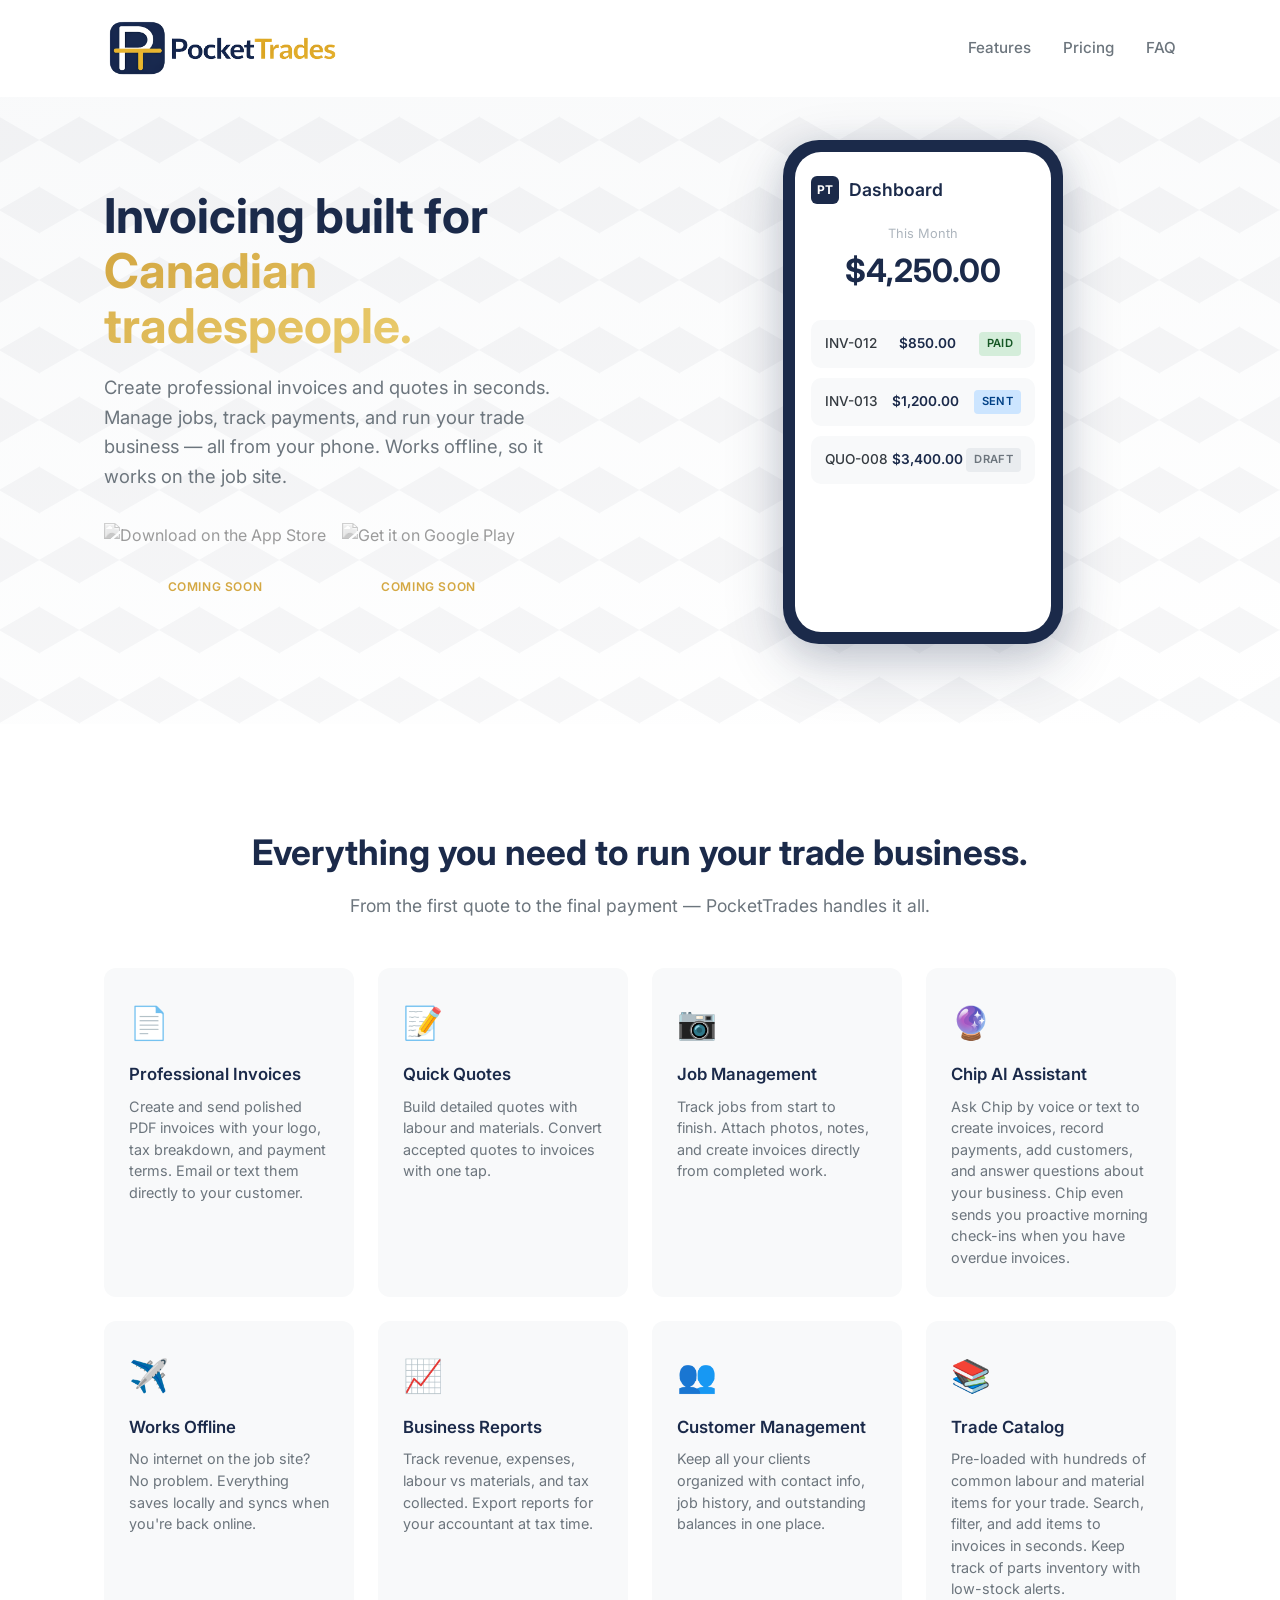
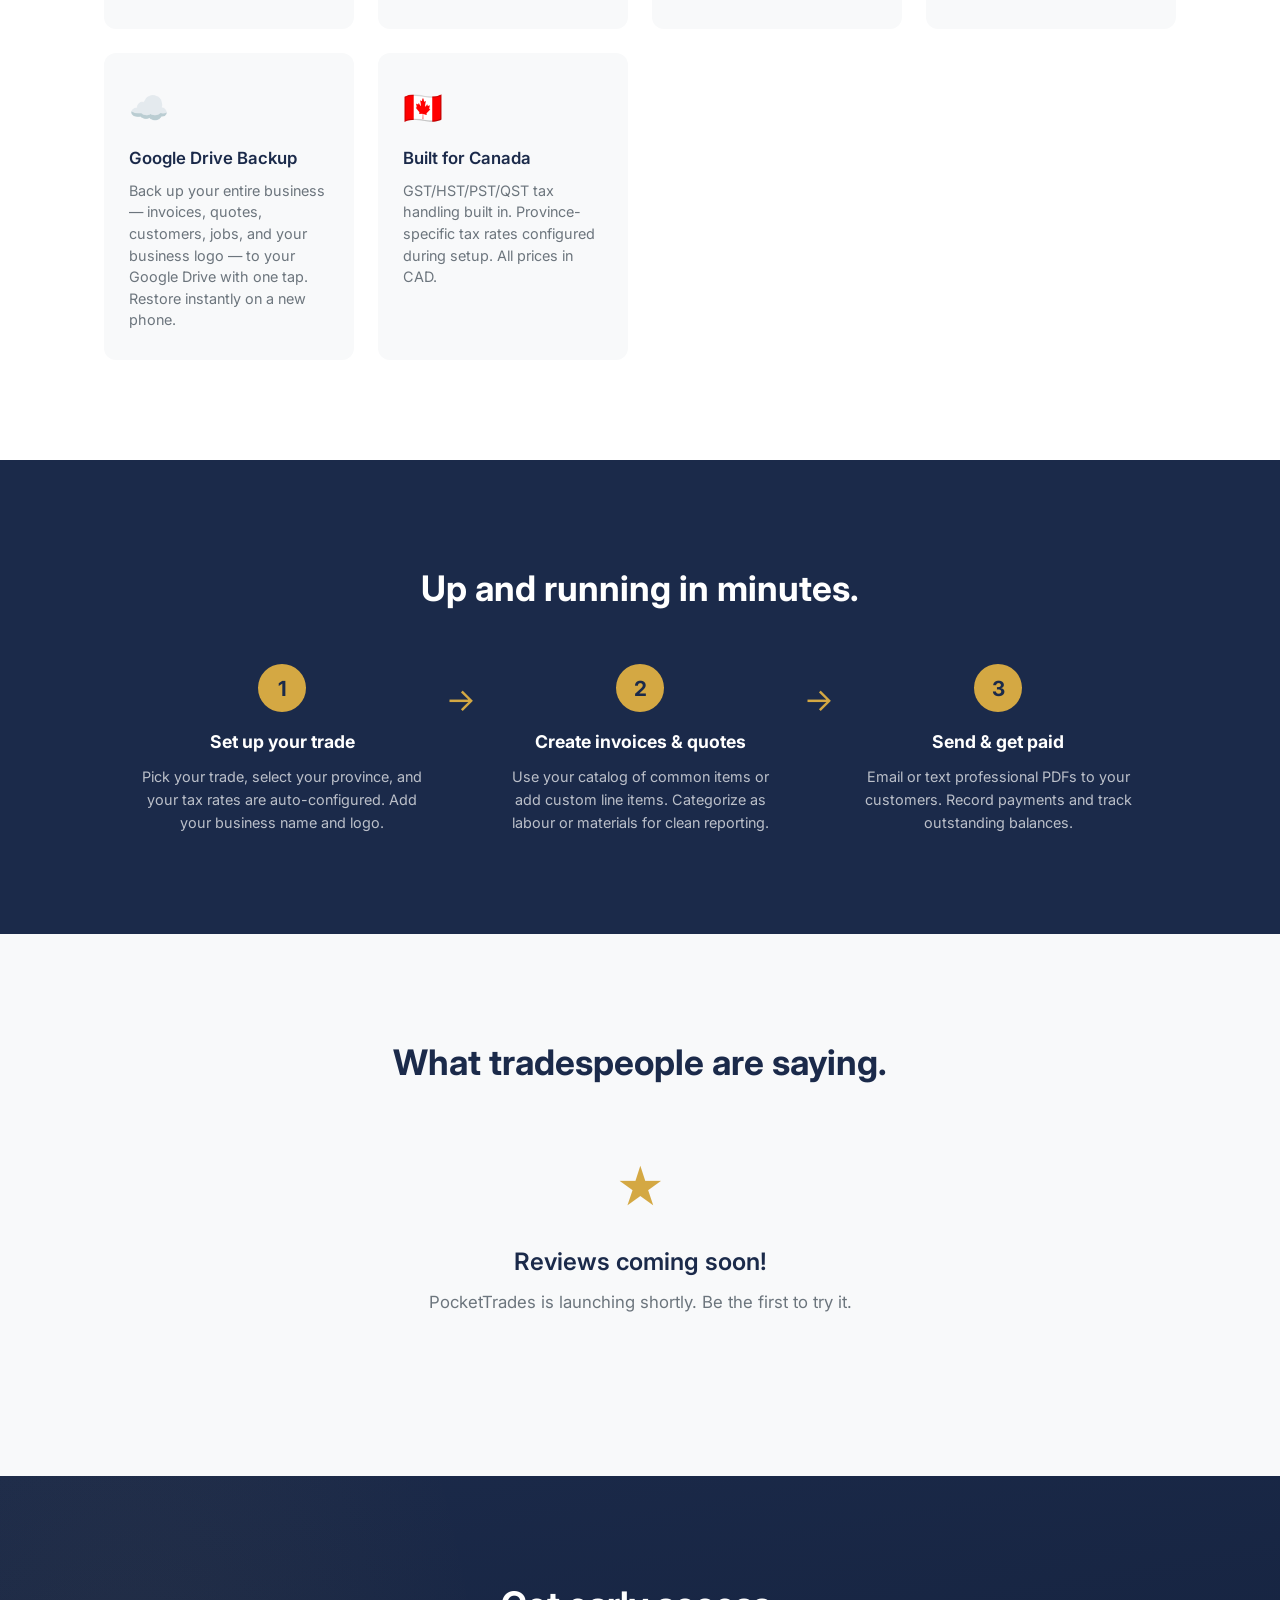
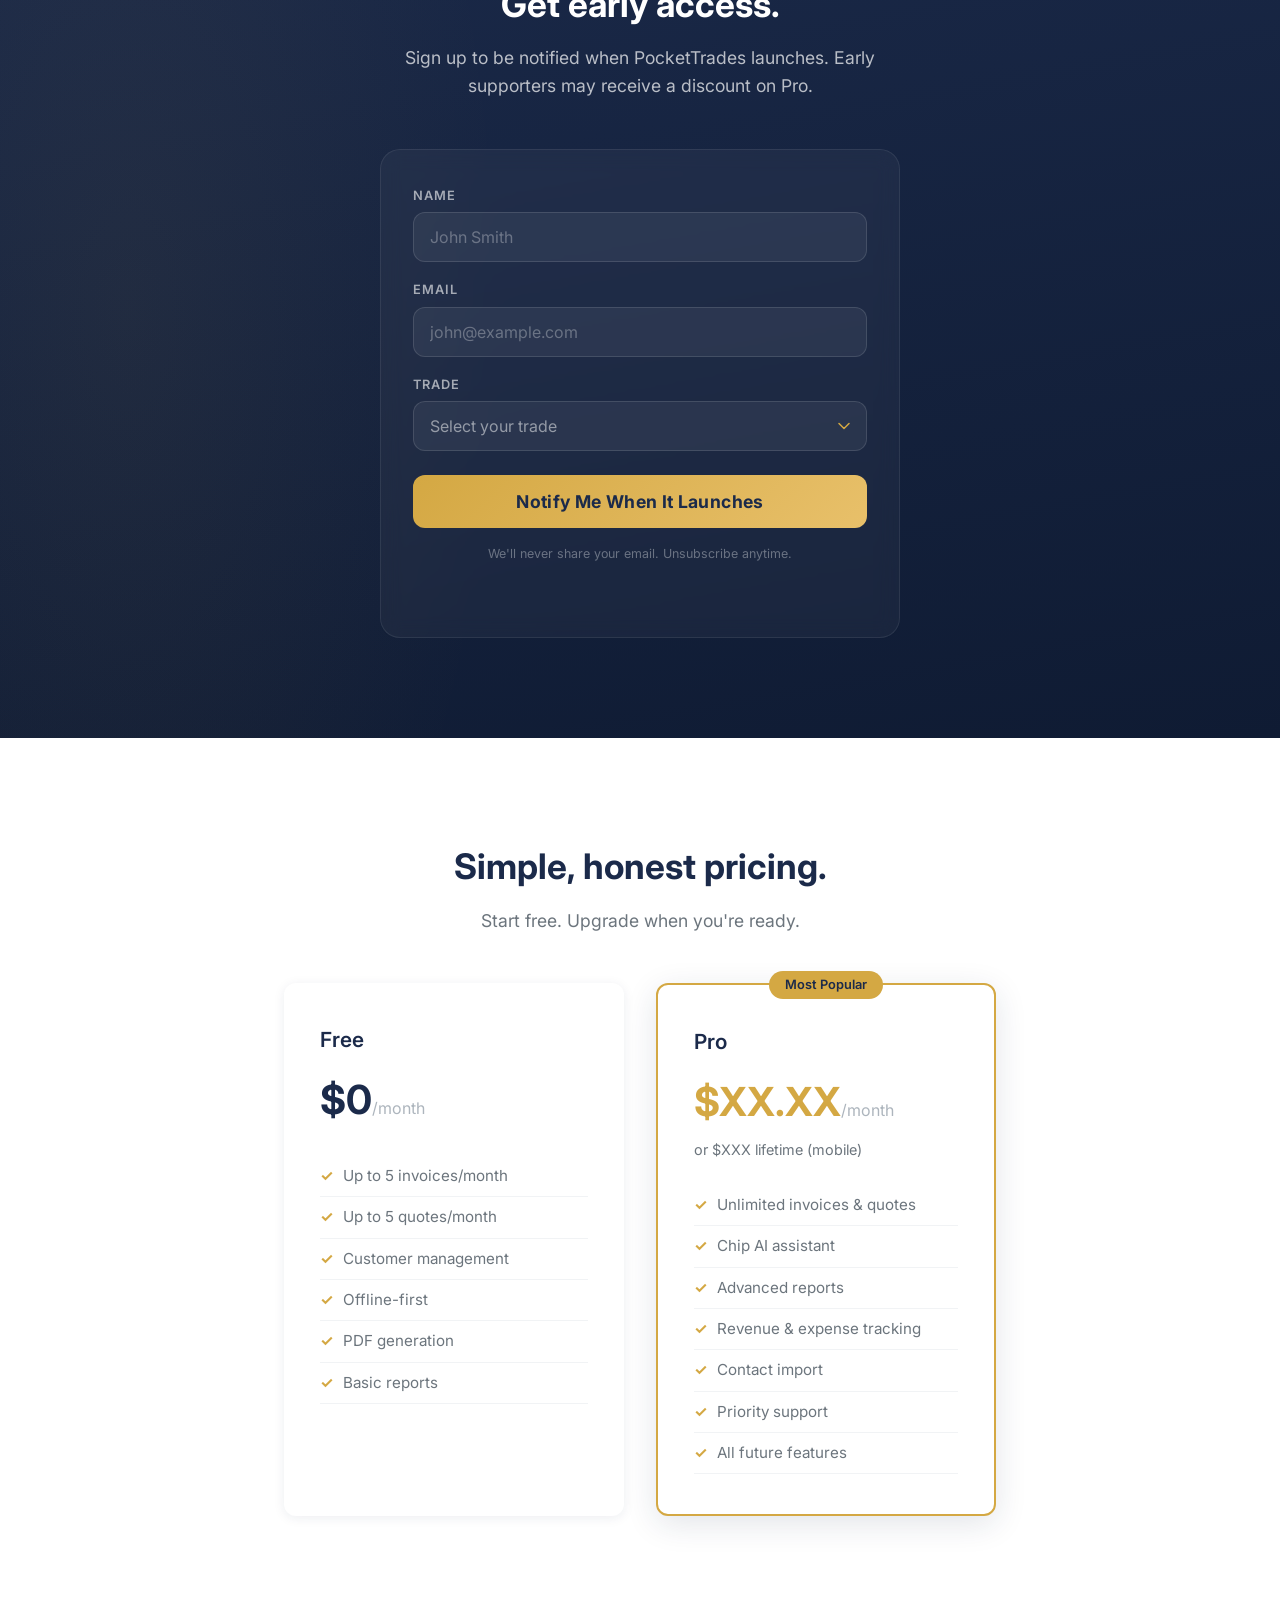
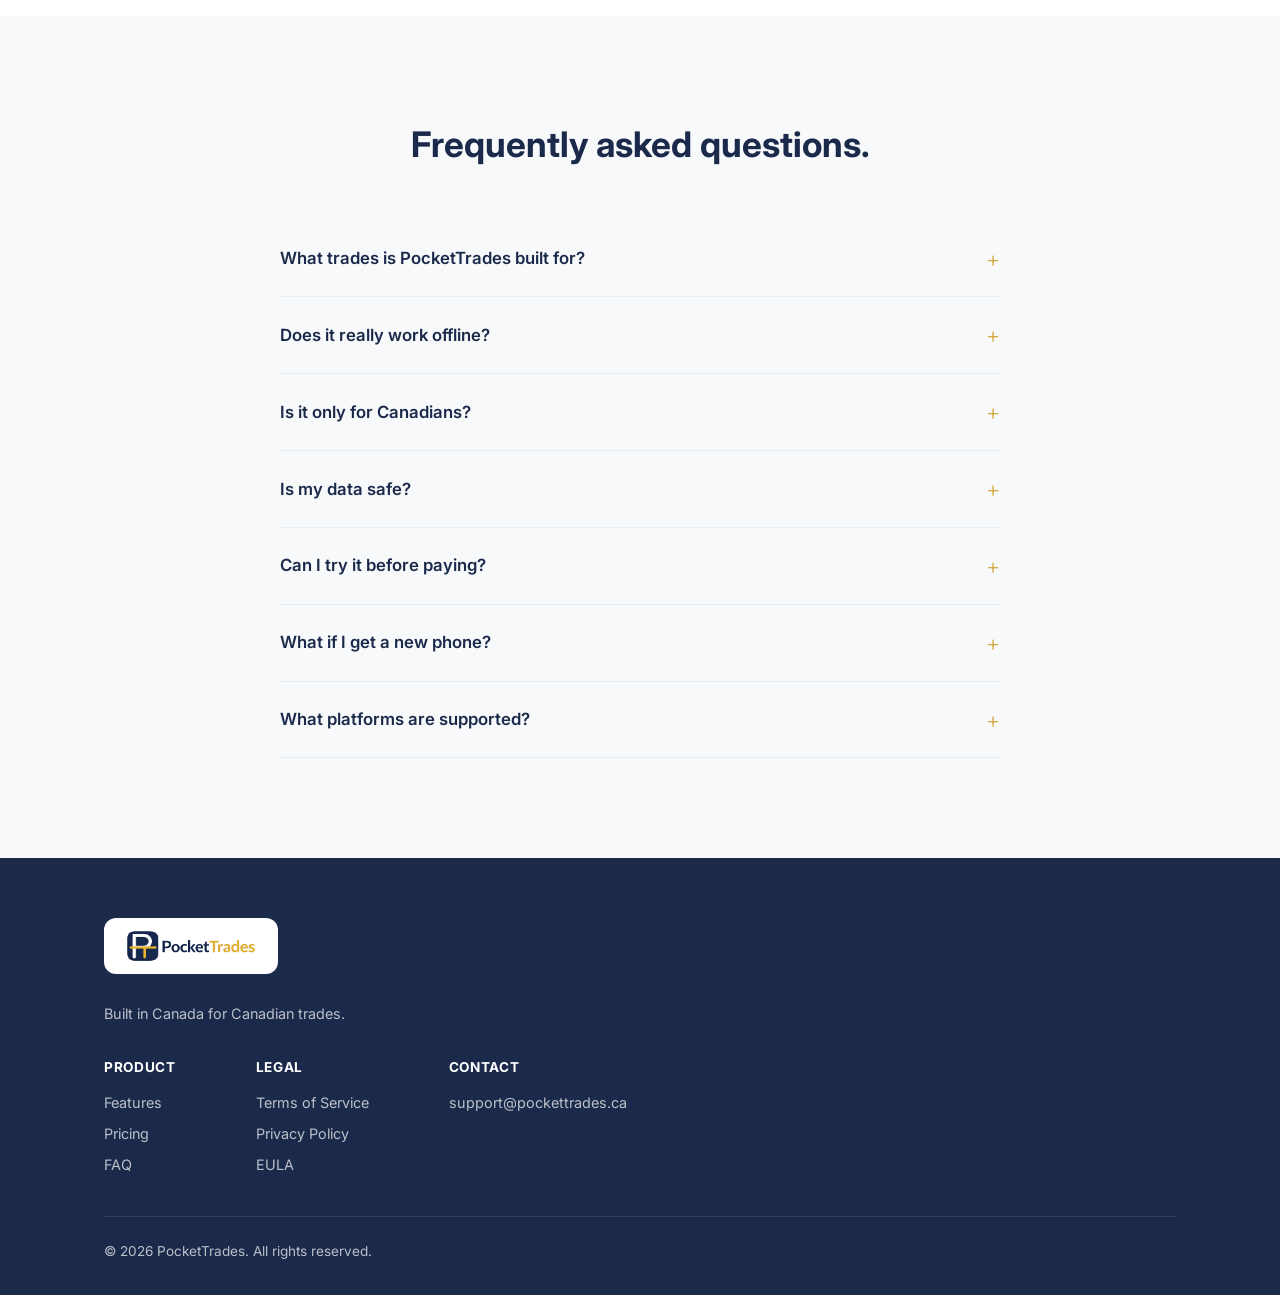
==== index.html @ 6467eeed "Redesign interest form with glassmorphism card and labeled inputs - Card with frosted glass effect, " ====
<!DOCTYPE html>
<html lang="en">
<head>
  <meta charset="UTF-8">
  <meta name="viewport" content="width=device-width, initial-scale=1.0">
  <title>PocketTrades — Invoicing for Canadian Tradespeople</title>
  <meta name="description" content="Professional invoicing, quotes, and job management built for Canadian tradespeople. Works offline. Available on Android and iOS.">
  <link rel="preconnect" href="https://fonts.googleapis.com">
  <link rel="preconnect" href="https://fonts.gstatic.com" crossorigin>
  <link href="https://fonts.googleapis.com/css2?family=Inter:wght@400;500;600;700&display=swap" rel="stylesheet">
  <link rel="stylesheet" href="styles.css">
</head>
<body>

  <!-- Nav -->
  <nav class="nav" id="nav">
    <div class="container nav-inner">
      <div class="nav-brand">
        <img src="assets/logo.png" alt="PocketTrades" class="nav-logo">
      </div>
      <div class="nav-links">
        <a href="#features">Features</a>
        <a href="#pricing">Pricing</a>
        <a href="#faq">FAQ</a>
      </div>
    </div>
  </nav>

  <!-- Hero -->
  <section class="hero">
    <div class="hero-pattern"></div>
    <div class="container hero-inner">
      <div class="hero-text anim-hero">
        <h1>Invoicing built for<br><span class="gold-gradient">Canadian tradespeople.</span></h1>
        <p class="hero-sub">Create professional invoices and quotes in seconds. Manage jobs, track payments, and run your trade business — all from your phone. Works offline, so it works on the job site.</p>
        <div class="store-badges">
          <div class="badge-wrapper">
            <img src="https://developer.apple.com/assets/elements/badges/download-on-the-app-store.svg" alt="Download on the App Store" class="store-badge disabled">
            <span class="coming-soon-label">Coming Soon</span>
          </div>
          <div class="badge-wrapper">
            <img src="https://play.google.com/intl/en_us/badges/static/images/badges/en_badge_web_generic.png" alt="Get it on Google Play" class="store-badge disabled">
            <span class="coming-soon-label">Coming Soon</span>
          </div>
        </div>
      </div>
      <div class="hero-visual anim-hero-phone">
        <div class="phone-mockup">
          <div class="phone-screen">
            <div class="mockup-header">
              <span class="mockup-logo">PT</span>
              <span>Dashboard</span>
            </div>
            <div class="mockup-stat">
              <span class="mockup-label">This Month</span>
              <span class="mockup-value" id="counter">$0.00</span>
            </div>
            <div class="mockup-cards">
              <div class="mockup-card">
                <span>INV-012</span>
                <span class="mockup-amount">$850.00</span>
                <span class="mockup-tag paid">Paid</span>
              </div>
              <div class="mockup-card">
                <span>INV-013</span>
                <span class="mockup-amount">$1,200.00</span>
                <span class="mockup-tag sent">Sent</span>
              </div>
              <div class="mockup-card">
                <span>QUO-008</span>
                <span class="mockup-amount">$3,400.00</span>
                <span class="mockup-tag draft">Draft</span>
              </div>
            </div>
          </div>
        </div>
      </div>
    </div>
  </section>

  <!-- Features -->
  <section id="features" class="features">
    <div class="container">
      <h2 class="section-title reveal">Everything you need to run your trade business.</h2>
      <p class="section-sub reveal">From the first quote to the final payment — PocketTrades handles it all.</p>
      <div class="features-grid">
        <div class="feature-card reveal">
          <div class="feature-icon">&#128196;</div>
          <h3>Professional Invoices</h3>
          <p>Create and send polished PDF invoices with your logo, tax breakdown, and payment terms. Email or text them directly to your customer.</p>
        </div>
        <div class="feature-card reveal">
          <div class="feature-icon">&#128221;</div>
          <h3>Quick Quotes</h3>
          <p>Build detailed quotes with labour and materials. Convert accepted quotes to invoices with one tap.</p>
        </div>
        <div class="feature-card reveal">
          <div class="feature-icon">&#128247;</div>
          <h3>Job Management</h3>
          <p>Track jobs from start to finish. Attach photos, notes, and create invoices directly from completed work.</p>
        </div>
        <div class="feature-card reveal">
          <div class="feature-icon">&#128302;</div>
          <h3>Chip AI Assistant</h3>
          <p>Ask Chip by voice or text to create invoices, record payments, add customers, and answer questions about your business. Chip even sends you proactive morning check-ins when you have overdue invoices.</p>
        </div>
        <div class="feature-card reveal">
          <div class="feature-icon">&#9992;&#65039;</div>
          <h3>Works Offline</h3>
          <p>No internet on the job site? No problem. Everything saves locally and syncs when you're back online.</p>
        </div>
        <div class="feature-card reveal">
          <div class="feature-icon">&#128200;</div>
          <h3>Business Reports</h3>
          <p>Track revenue, expenses, labour vs materials, and tax collected. Export reports for your accountant at tax time.</p>
        </div>
        <div class="feature-card reveal">
          <div class="feature-icon">&#128101;</div>
          <h3>Customer Management</h3>
          <p>Keep all your clients organized with contact info, job history, and outstanding balances in one place.</p>
        </div>
        <div class="feature-card reveal">
          <div class="feature-icon">&#128218;</div>
          <h3>Trade Catalog</h3>
          <p>Pre-loaded with hundreds of common labour and material items for your trade. Search, filter, and add items to invoices in seconds. Keep track of parts inventory with low-stock alerts.</p>
        </div>
        <div class="feature-card reveal">
          <div class="feature-icon">&#9729;&#65039;</div>
          <h3>Google Drive Backup</h3>
          <p>Back up your entire business — invoices, quotes, customers, jobs, and your business logo — to your Google Drive with one tap. Restore instantly on a new phone.</p>
        </div>
        <div class="feature-card reveal">
          <div class="feature-icon">&#127464;&#127462;</div>
          <h3>Built for Canada</h3>
          <p>GST/HST/PST/QST tax handling built in. Province-specific tax rates configured during setup. All prices in CAD.</p>
        </div>
      </div>
    </div>
  </section>

  <!-- How It Works -->
  <section class="how-it-works">
    <div class="container">
      <h2 class="section-title reveal">Up and running in minutes.</h2>
      <div class="steps">
        <div class="step reveal">
          <div class="step-number">1</div>
          <h3>Set up your trade</h3>
          <p>Pick your trade, select your province, and your tax rates are auto-configured. Add your business name and logo.</p>
        </div>
        <div class="step-arrow reveal">&rarr;</div>
        <div class="step reveal">
          <div class="step-number">2</div>
          <h3>Create invoices & quotes</h3>
          <p>Use your catalog of common items or add custom line items. Categorize as labour or materials for clean reporting.</p>
        </div>
        <div class="step-arrow reveal">&rarr;</div>
        <div class="step reveal">
          <div class="step-number">3</div>
          <h3>Send & get paid</h3>
          <p>Email or text professional PDFs to your customers. Record payments and track outstanding balances.</p>
        </div>
      </div>
    </div>
  </section>

  <!-- Reviews Coming Soon -->
  <section class="testimonials">
    <div class="container">
      <h2 class="section-title reveal">What tradespeople are saying.</h2>
      <div class="coming-soon-reviews reveal">
        <div class="coming-soon-icon">&#9733;</div>
        <p class="coming-soon-text">Reviews coming soon!</p>
        <p class="coming-soon-sub">PocketTrades is launching shortly. Be the first to try it.</p>
      </div>
    </div>
  </section>

  <!-- Interest Signup -->
  <section id="interest" class="interest-section">
    <div class="container">
      <h2 class="section-title reveal">Get early access.</h2>
      <p class="section-sub reveal">Sign up to be notified when PocketTrades launches. Early supporters may receive a discount on Pro.</p>
      <form class="interest-form reveal" id="interestForm" onsubmit="submitInterest(event)">
        <div class="form-group">
          <label for="interestName">Name</label>
          <input type="text" id="interestName" placeholder="John Smith" required>
        </div>
        <div class="form-group">
          <label for="interestEmail">Email</label>
          <input type="email" id="interestEmail" placeholder="john@example.com" required>
        </div>
        <div class="form-group">
          <label for="interestTrade">Trade</label>
          <select id="interestTrade" required>
            <option value="" disabled selected>Select your trade</option>
            <option value="electrician">Electrician</option>
            <option value="plumber">Plumber</option>
            <option value="hvac">HVAC Technician</option>
            <option value="carpenter">Carpenter</option>
            <option value="painter">Painter</option>
            <option value="general_contractor">General Contractor</option>
            <option value="roofer">Roofer</option>
            <option value="landscaper">Landscaper</option>
            <option value="welder">Welder</option>
            <option value="drywaller">Drywaller</option>
            <option value="flooring">Flooring Installer</option>
            <option value="tile_setter">Tile Setter</option>
            <option value="insulation">Insulation Contractor</option>
            <option value="locksmith">Locksmith</option>
            <option value="appliance_repair">Appliance Repair</option>
            <option value="other">Other</option>
          </select>
        </div>
        <button type="submit" class="interest-btn" id="interestBtn">Notify Me When It Launches</button>
        <p class="interest-privacy">We'll never share your email. Unsubscribe anytime.</p>
        <p class="interest-msg" id="interestMsg"></p>
      </form>
    </div>
  </section>

  <!-- Pricing -->
  <section id="pricing" class="pricing">
    <div class="container">
      <h2 class="section-title reveal">Simple, honest pricing.</h2>
      <p class="section-sub reveal">Start free. Upgrade when you're ready.</p>
      <div class="pricing-cards">
        <div class="pricing-card reveal">
          <h3>Free</h3>
          <div class="price">$0<span>/month</span></div>
          <ul>
            <li>Up to 5 invoices/month</li>
            <li>Up to 5 quotes/month</li>
            <li>Customer management</li>
            <li>Offline-first</li>
            <li>PDF generation</li>
            <li>Basic reports</li>
          </ul>
        </div>
        <div class="pricing-card pro reveal">
          <div class="pro-badge">Most Popular</div>
          <h3>Pro</h3>
          <div class="price gold-text">$XX.XX<span>/month</span></div>
          <div class="price-alt">or $XXX lifetime (mobile)</div>
          <ul>
            <li>Unlimited invoices & quotes</li>
            <li>Chip AI assistant</li>
            <li>Advanced reports</li>
            <li>Revenue & expense tracking</li>
            <li>Contact import</li>
            <li>Priority support</li>
            <li>All future features</li>
          </ul>
        </div>
      </div>
    </div>
  </section>

  <!-- FAQ -->
  <section id="faq" class="faq">
    <div class="container">
      <h2 class="section-title reveal">Frequently asked questions.</h2>
      <div class="faq-list">
        <div class="faq-item reveal" onclick="this.classList.toggle('open')">
          <h3 class="faq-q">What trades is PocketTrades built for? <span class="faq-toggle">+</span></h3>
          <div class="faq-a"><p>Plumbers, electricians, HVAC techs, general contractors, carpenters, painters, landscapers, roofers, welders, drywallers, tile setters, flooring installers, insulation contractors, and more. The app pre-loads hundreds of common catalogue items specific to your trade so you can invoice faster from day one.</p></div>
        </div>
        <div class="faq-item reveal" onclick="this.classList.toggle('open')">
          <h3 class="faq-q">Does it really work offline? <span class="faq-toggle">+</span></h3>
          <div class="faq-a"><p>Yes. Every feature works without internet. Your data is stored locally on your device first. When cloud sync launches, it will sync in the background when you have a connection.</p></div>
        </div>
        <div class="faq-item reveal" onclick="this.classList.toggle('open')">
          <h3 class="faq-q">Is it only for Canadians? <span class="faq-toggle">+</span></h3>
          <div class="faq-a"><p>PocketTrades is designed for Canadian tradespeople with built-in GST/HST/PST/QST handling and CAD currency. We plan to expand to other markets in the future.</p></div>
        </div>
        <div class="faq-item reveal" onclick="this.classList.toggle('open')">
          <h3 class="faq-q">Is my data safe? <span class="faq-toggle">+</span></h3>
          <div class="faq-a"><p>Your data lives on your device. We don't sell your information, and our privacy policy is written in plain language. When cloud sync launches, your data will be encrypted and stored securely.</p></div>
        </div>
        <div class="faq-item reveal" onclick="this.classList.toggle('open')">
          <h3 class="faq-q">Can I try it before paying? <span class="faq-toggle">+</span></h3>
          <div class="faq-a"><p>Absolutely. The free tier lets you create up to 5 invoices and 5 quotes per month with no time limit. Upgrade to Pro only when your business needs it.</p></div>
        </div>
        <div class="faq-item reveal" onclick="this.classList.toggle('open')">
          <h3 class="faq-q">What if I get a new phone? <span class="faq-toggle">+</span></h3>
          <div class="faq-a"><p>Use the Google Drive backup in Settings to back up all your data, then restore it on your new device in seconds. Everything comes back — customers, invoices, jobs, quotes, your business logo, the whole thing.</p></div>
        </div>
        <div class="faq-item reveal" onclick="this.classList.toggle('open')">
          <h3 class="faq-q">What platforms are supported? <span class="faq-toggle">+</span></h3>
          <div class="faq-a"><p>Android and iOS. Desktop support (Windows, Linux, macOS) is on our roadmap for v2.5.</p></div>
        </div>
      </div>
    </div>
  </section>

  <!-- Legal (hidden by default — shown via footer links) -->
  <section id="legal" class="legal-section" style="display:none">
    <div class="container">
      <div class="legal-header">
        <div class="legal-nav">
          <a href="#terms" class="legal-tab" onclick="showLegal('terms')">Terms of Service</a>
          <a href="#privacy" class="legal-tab" onclick="showLegal('privacy')">Privacy Policy</a>
          <a href="#eula" class="legal-tab" onclick="showLegal('eula')">EULA</a>
        </div>
        <button class="legal-close" onclick="closeLegal()" aria-label="Close">&times;</button>
      </div>

      <div id="terms" class="legal-doc" style="display:none">
        <h2>Terms of Service</h2>
        <p class="legal-effective">Effective: March 27, 2026</p>
        <h3>1. Acceptance of Terms</h3>
        <p>By downloading, installing, or using PocketTrades ("the App"), you agree to be bound by these Terms of Service ("Terms"). If you do not agree to these Terms, do not use the App. The App is operated by David Stelck, operating as PocketTrades ("we", "us", "our").</p>
        <h3>2. Description of Service</h3>
        <p>PocketTrades is a mobile application for tradespeople that provides invoicing, quoting, job scheduling, customer management, and business reporting tools. The App is designed for use in Canada and operates in Canadian Dollars (CAD).</p>
        <h3>3. Eligibility</h3>
        <p>You must be at least 18 years of age and legally capable of entering into binding contracts to use the App. By using the App, you represent and warrant that you meet these requirements.</p>
        <h3>4. Account and Data</h3>
        <p>The App operates with an offline-first architecture. Your business data is stored locally on your device using SQLite. Optional cloud synchronization is available through our backend services. You are responsible for maintaining the security of your device and any data stored on it.</p>
        <h3>5. Subscription and Payments</h3>
        <p>PocketTrades offers a free tier with limited features and a Pro subscription with full access.</p>
        <ul>
          <li>Monthly: $XX.XX CAD per month</li>
          <li>Lifetime: $XXX.XX CAD (one-time payment, mobile only)</li>
        </ul>
        <p>Subscriptions are processed through the Apple App Store or Google Play Store. Billing, renewals, and cancellations are governed by the respective platform's terms. Prices are subject to change with reasonable notice.</p>
        <h3>6. Payment Processing (Stripe Connect)</h3>
        <p>The App integrates with Stripe Connect to allow you to accept payments from your customers on invoices. By using this feature, you agree to Stripe's Terms of Service and Connected Account Agreement. We are not responsible for payment disputes, chargebacks, or Stripe account issues.</p>
        <h3>7. AI Assistant (Chip)</h3>
        <p>The App includes an AI-powered assistant called Chip, powered by open-source language models (Qwen 2.5 family by Alibaba Cloud, licensed under Apache 2.0). Chip runs entirely on PocketTrades infrastructure in Canada. Chip provides general guidance, helps create invoices and quotes, and answers questions about the App. Chip's responses are generated by AI and should not be relied upon as professional, legal, financial, or tax advice. You are solely responsible for verifying any information provided by Chip. Pro subscribers receive an enhanced AI model for more accurate and capable assistance.</p>
        <h3>8. Acceptable Use</h3>
        <p>You agree not to:</p>
        <ul>
          <li>Use the App for any unlawful purpose</li>
          <li>Attempt to reverse engineer, decompile, or disassemble the App</li>
          <li>Transmit viruses, malware, or other harmful code</li>
          <li>Use the App to harass, abuse, or harm others</li>
          <li>Interfere with or disrupt the App's infrastructure</li>
        </ul>
        <h3>9. Intellectual Property</h3>
        <p>All content, features, and functionality of PocketTrades are the exclusive property of David Stelck, operating as PocketTrades and are protected by Canadian and international copyright, trademark, and intellectual property laws.</p>
        <h3>10. Disclaimer of Warranties</h3>
        <p>THE APP IS PROVIDED "AS IS" AND "AS AVAILABLE" WITHOUT WARRANTIES OF ANY KIND, EITHER EXPRESS OR IMPLIED, INCLUDING BUT NOT LIMITED TO IMPLIED WARRANTIES OF MERCHANTABILITY, FITNESS FOR A PARTICULAR PURPOSE, AND NON-INFRINGEMENT.</p>
        <h3>11. Limitation of Liability</h3>
        <p>TO THE MAXIMUM EXTENT PERMITTED BY APPLICABLE LAW, WE SHALL NOT BE LIABLE FOR ANY INDIRECT, INCIDENTAL, SPECIAL, CONSEQUENTIAL, OR PUNITIVE DAMAGES. OUR TOTAL LIABILITY SHALL NOT EXCEED THE AMOUNT YOU HAVE PAID FOR THE APP IN THE TWELVE (12) MONTHS PRECEDING THE CLAIM.</p>
        <h3>12. Governing Law</h3>
        <p>These Terms shall be governed by and construed in accordance with the laws of the Province of Ontario and the federal laws of Canada applicable therein.</p>
        <h3>13. Changes to Terms</h3>
        <p>We reserve the right to modify these Terms at any time. We will notify you of material changes through the App or by email. Your continued use of the App constitutes acceptance of the revised Terms.</p>
        <h3>14. Contact</h3>
        <p>If you have any questions about these Terms, please contact us at <a href="mailto:support@pockettrades.ca">support@pockettrades.ca</a>.</p>
      </div>

      <div id="privacy" class="legal-doc" style="display:none">
        <h2>Privacy Policy</h2>
        <p class="legal-effective">Effective: March 27, 2026</p>
        <h3>1. Introduction</h3>
        <p>David Stelck, operating as PocketTrades ("we", "us", "our") operates PocketTrades. This Privacy Policy explains how we collect, use, disclose, and safeguard your information when you use our mobile application.</p>
        <h3>2. Information We Collect</h3>
        <p>Information You Provide:</p>
        <ul>
          <li>Business profile information (business name, address, phone, email, tax number)</li>
          <li>Customer records (names, addresses, phone numbers, emails)</li>
          <li>Invoice and quote data (line items, amounts, dates, notes)</li>
          <li>Job scheduling information</li>
          <li>Payment records and expense records</li>
          <li>Communications with Chip (processed in real-time only, not stored)</li>
        </ul>
        <p>Information Collected Automatically:</p>
        <ul>
          <li>Device information (device type, operating system)</li>
          <li>App usage analytics and crash reports</li>
          <li>Subscription status</li>
        </ul>
        <p>Information We Do NOT Collect:</p>
        <ul>
          <li>We do not access your contacts unless you use the Contact Import feature</li>
          <li>We do not access your camera, microphone, or location without permission</li>
          <li>We do not sell your personal information to third parties</li>
        </ul>
        <h3>3. How Your Data Is Stored</h3>
        <p><strong>Local Storage:</strong> The App is offline-first. All your business data is stored locally on your device using SQLite and is accessible without an internet connection.</p>
        <p><strong>Cloud Synchronization:</strong> If you opt into cloud sync, data is encrypted in transit (TLS) and at rest (AES-256) and stored in data centres in Canada or the United States.</p>
        <p><strong>Secure Storage:</strong> Sensitive credentials are stored using platform-native secure storage (Keychain on iOS, EncryptedSharedPreferences on Android).</p>
        <h3>4. How We Use Your Information</h3>
        <ul>
          <li>Provide and maintain the App's core functionality</li>
          <li>Process your subscription and manage your account</li>
          <li>Generate invoices, quotes, and PDF documents</li>
          <li>Provide AI-powered assistance through Chip</li>
          <li>Improve the App through anonymized usage analytics</li>
          <li>Respond to support requests</li>
        </ul>
        <h3>5. Third-Party Services</h3>
        <p><strong>Supabase:</strong> Authentication and cloud data sync. Subject to Supabase's Privacy Policy.</p>
        <p><strong>Stripe Connect:</strong> Payment processing on invoices. Subject to Stripe's Privacy Policy.</p>
        <p><strong>Apple App Store / Google Play Store:</strong> Subscription billing. Subject to their respective privacy policies.</p>
        <p><strong>AI Processing (Chip):</strong> Chip is powered by open-source AI language models (Qwen 2.5 family by Alibaba Cloud, licensed under Apache 2.0). These models run entirely on our own infrastructure in Canada. Conversations are processed in real-time, not stored, and not shared with any third party. Your data never leaves our servers and is not used to train AI models.</p>
        <h3>6. Data Retention</h3>
        <p><strong>Local Data:</strong> Persists on your device until you uninstall the App or clear its data. You have full control.</p>
        <p><strong>Cloud Data:</strong> Retained while your account is active. Permanently deleted within 30 days of account deletion request.</p>
        <p><strong>AI Conversations:</strong> Processed in real-time only. No conversation history is retained on our servers.</p>
        <p><strong>Business Records:</strong> Invoices, quotes, payments, and expenses are retained as long as your account is active. These are essential for your bookkeeping and CRA tax filings. You may export or delete at any time.</p>
        <h3>7. Your Rights Under PIPEDA (Federal)</h3>
        <p>Under the Personal Information Protection and Electronic Documents Act, you have the right to:</p>
        <ul>
          <li>Access your personal information held by us</li>
          <li>Request correction of inaccurate information</li>
          <li>Request deletion of your data</li>
          <li>Withdraw consent for data processing</li>
          <li>Export your data in a portable format</li>
          <li>File a complaint with the Office of the Privacy Commissioner of Canada</li>
        </ul>
        <h3>8. Additional Rights for Quebec Residents (Law 25)</h3>
        <p>If you reside in Quebec, you have additional rights under the Act respecting the protection of personal information in the private sector, including:</p>
        <ul>
          <li>The right to data portability in a commonly used format</li>
          <li>The right to be informed of any automated decision-making that affects you</li>
          <li>The right to request de-indexing of your personal information</li>
          <li>The right to be informed if your data is transferred outside Quebec</li>
        </ul>
        <p>We confirm that: the App does not use automated decision-making that produces legal effects; cloud data stored outside Quebec is protected under contractual protections equivalent to Quebec privacy standards; and we conduct privacy impact assessments as required by Law 25. Quebec residents may file a complaint with the Commission d'accès à l'information du Québec (CAI).</p>
        <h3>9. Children's Privacy</h3>
        <p>The App is not intended for use by anyone under 18. We do not knowingly collect personal information from children.</p>
        <h3>10. Security</h3>
        <p>We implement industry-standard security measures including encryption in transit (TLS), encryption at rest (AES-256), secure credential storage, and row-level security on cloud databases.</p>
        <h3>11. Changes to This Policy</h3>
        <p>We may update this Privacy Policy from time to time. We will notify you of material changes through the App or by email.</p>
        <h3>12. Contact</h3>
        <p>Email: <a href="mailto:support@pockettrades.ca">support@pockettrades.ca</a></p>
        <p>Website: <a href="https://pockettrades.ca">https://pockettrades.ca</a></p>
      </div>

      <div id="eula" class="legal-doc" style="display:none">
        <h2>End User License Agreement</h2>
        <p class="legal-effective">Effective: March 27, 2026</p>
        <h3>1. Agreement</h3>
        <p>This End User License Agreement ("EULA") is a legal agreement between you ("User") and David Stelck, operating as PocketTrades ("Licensor") for the use of PocketTrades ("the App"). By installing or using the App, you agree to be bound by this EULA.</p>
        <h3>2. License Grant</h3>
        <p>The Licensor grants you a limited, non-exclusive, non-transferable, revocable license to download, install, and use the App on devices that you own or control, solely for your personal or internal business purposes.</p>
        <h3>3. License Restrictions</h3>
        <p>You may not:</p>
        <ul>
          <li>Copy, modify, or distribute the App</li>
          <li>Reverse engineer, decompile, or disassemble the App</li>
          <li>Rent, lease, lend, sell, or sublicense the App</li>
          <li>Remove or alter any proprietary notices</li>
          <li>Use the App to develop a competing product</li>
        </ul>
        <h3>4. Ownership</h3>
        <p>The App is licensed, not sold. The Licensor retains all right, title, and interest in the App, including all intellectual property rights.</p>
        <h3>5. Subscription Terms</h3>
        <ul>
          <li>Free Tier: Core features with usage caps</li>
          <li>Pro Monthly: $XX.XX CAD/month with full access</li>
          <li>Pro Lifetime: $XXX.XX CAD one-time with perpetual access (mobile only)</li>
        </ul>
        <p>Subscriptions auto-renew unless cancelled at least 24 hours before the end of the billing period. Manage subscriptions through your device's app store settings.</p>
        <h3>6. Updates</h3>
        <p>The Licensor may release updates that modify or remove features. The Licensor has no obligation to provide updates or maintain particular features.</p>
        <h3>7. AI Assistant</h3>
        <p>The App includes Chip, an AI assistant powered by open-source language models (Qwen 2.5 by Alibaba Cloud, Apache 2.0 license). All AI processing occurs on PocketTrades infrastructure in Canada. Pro subscribers receive an enhanced model. AI-generated responses are not professional advice and must be verified by the user.</p>
        <h3>8. Data and Privacy</h3>
        <p>Your use of the App is governed by our Privacy Policy, incorporated by reference into this EULA.</p>
        <h3>9. Disclaimer of Warranties</h3>
        <p>THE APP IS PROVIDED "AS IS" WITHOUT WARRANTY OF ANY KIND. THE LICENSOR DISCLAIMS ALL WARRANTIES, WHETHER EXPRESS, IMPLIED, OR STATUTORY.</p>
        <h3>10. Limitation of Liability</h3>
        <p>THE LICENSOR SHALL NOT BE LIABLE FOR ANY INDIRECT, INCIDENTAL, SPECIAL, OR CONSEQUENTIAL DAMAGES. TOTAL LIABILITY SHALL NOT EXCEED THE AMOUNT PAID IN THE TWELVE (12) MONTHS PRECEDING THE CLAIM.</p>
        <h3>11. Termination</h3>
        <p>This EULA is effective until terminated. Your rights terminate automatically if you fail to comply with any terms. Upon termination, you must cease use and delete all copies.</p>
        <h3>12. Severability</h3>
        <p>If any provision is held unenforceable, the remaining provisions continue in full force and effect.</p>
        <h3>13. Governing Law</h3>
        <p>This EULA is governed by the laws of the Province of Ontario and the federal laws of Canada applicable therein.</p>
        <h3>14. Contact</h3>
        <p>For questions about this EULA, contact us at <a href="mailto:support@pockettrades.ca">support@pockettrades.ca</a>.</p>
      </div>
    </div>
  </section>

  <!-- Footer -->
  <footer class="footer">
    <div class="container footer-inner">
      <div class="footer-brand">
        <div class="footer-logo-wrap">
          <img src="assets/logo.png" alt="PocketTrades" class="footer-logo">
        </div>
        <p class="footer-tagline">Built in Canada for Canadian trades.</p>
      </div>
      <div class="footer-links">
        <div class="footer-col">
          <h4>Product</h4>
          <a href="#features">Features</a>
          <a href="#pricing">Pricing</a>
          <a href="#faq">FAQ</a>
        </div>
        <div class="footer-col">
          <h4>Legal</h4>
          <a href="#legal" onclick="openLegalSection()">Terms of Service</a>
          <a href="#legal" onclick="openLegalSection()">Privacy Policy</a>
          <a href="#legal" onclick="openLegalSection()">EULA</a>
        </div>
        <div class="footer-col">
          <h4>Contact</h4>
          <a href="mailto:support@pockettrades.ca">support@pockettrades.ca</a>
        </div>
      </div>
      <div class="footer-bottom">
        <p>&copy; 2026 PocketTrades. All rights reserved.</p>
      </div>
    </div>
  </footer>

  <!-- Back to Top -->
  <button class="back-to-top" id="backToTop" onclick="window.scrollTo({top:0,behavior:'smooth'})" aria-label="Back to top">&#8593;</button>

  <script>
    // === Scroll animations (Intersection Observer) ===
    const revealEls = document.querySelectorAll('.reveal');
    const revealObserver = new IntersectionObserver((entries) => {
      entries.forEach(entry => {
        if (entry.isIntersecting) {
          entry.target.classList.add('revealed');
          revealObserver.unobserve(entry.target);
        }
      });
    }, { threshold: 0.15, rootMargin: '0px 0px -40px 0px' });
    revealEls.forEach(el => revealObserver.observe(el));

    // === Hero entrance animation ===
    window.addEventListener('load', () => {
      document.querySelector('.anim-hero').classList.add('entered');
      document.querySelector('.anim-hero-phone').classList.add('entered');
    });

    // === Animated counter ($0 → $4,250.00) ===
    const counterEl = document.getElementById('counter');
    let counterDone = false;
    const counterObserver = new IntersectionObserver((entries) => {
      if (entries[0].isIntersecting && !counterDone) {
        counterDone = true;
        animateCounter(counterEl, 4250, 1200);
      }
    }, { threshold: 0.5 });
    counterObserver.observe(counterEl);

    function animateCounter(el, target, duration) {
      const start = performance.now();
      function update(now) {
        const elapsed = now - start;
        const progress = Math.min(elapsed / duration, 1);
        // Ease-out cubic
        const eased = 1 - Math.pow(1 - progress, 3);
        const value = eased * target;
        el.textContent = '$' + value.toLocaleString('en-CA', {
          minimumFractionDigits: 2,
          maximumFractionDigits: 2
        });
        if (progress < 1) requestAnimationFrame(update);
      }
      requestAnimationFrame(update);
    }

    // === Nav shadow on scroll ===
    const nav = document.getElementById('nav');
    window.addEventListener('scroll', () => {
      nav.classList.toggle('scrolled', window.scrollY > 60);
    }, { passive: true });

    // === Legal section (hidden by default) ===
    function showLegal(id) {
      const section = document.getElementById('legal');
      section.style.display = 'block';
      // If a specific tab was requested, toggle it (click again to close)
      if (id) {
        const doc = document.getElementById(id);
        const tab = document.querySelector(`.legal-tab[href="#${id}"]`);
        const isAlreadyOpen = doc && doc.style.display === 'block';
        // Close all docs first
        document.querySelectorAll('.legal-doc').forEach(d => d.style.display = 'none');
        document.querySelectorAll('.legal-tab').forEach(t => t.classList.remove('active'));
        // Toggle: if it was open, leave closed; if closed, open it
        if (!isAlreadyOpen) {
          if (doc) doc.style.display = 'block';
          if (tab) tab.classList.add('active');
        }
      }
      setTimeout(() => section.scrollIntoView({ behavior: 'smooth' }), 50);
    }
    function openLegalSection() {
      const section = document.getElementById('legal');
      section.style.display = 'block';
      // Don't open any doc — just show the tab bar
      document.querySelectorAll('.legal-doc').forEach(d => d.style.display = 'none');
      document.querySelectorAll('.legal-tab').forEach(t => t.classList.remove('active'));
      setTimeout(() => section.scrollIntoView({ behavior: 'smooth' }), 50);
    }
    function closeLegal() {
      document.getElementById('legal').style.display = 'none';
      document.querySelectorAll('.legal-doc').forEach(d => d.style.display = 'none');
      document.querySelectorAll('.legal-tab').forEach(t => t.classList.remove('active'));
    }
    // Show correct tab if URL has hash
    window.addEventListener('load', () => {
      const hash = window.location.hash.replace('#','');
      if (['terms','privacy','eula'].includes(hash)) showLegal(hash);
    });

    // === Interest form submission ===
    async function submitInterest(e) {
      e.preventDefault();
      const btn = document.getElementById('interestBtn');
      const msg = document.getElementById('interestMsg');
      btn.disabled = true;
      btn.textContent = 'Submitting...';
      msg.textContent = '';
      msg.className = 'interest-msg';
      try {
        const res = await fetch('https://pockettrades.ca/api/interest', {
          method: 'POST',
          headers: { 'Content-Type': 'application/json' },
          body: JSON.stringify({
            name: document.getElementById('interestName').value,
            email: document.getElementById('interestEmail').value,
            trade: document.getElementById('interestTrade').value,
          }),
        });
        const data = await res.json();
        msg.textContent = data.message || data.error || 'Thanks!';
        msg.className = 'interest-msg ' + (res.ok ? 'success' : 'error');
        if (res.ok) {
          document.getElementById('interestForm').reset();
        }
      } catch (err) {
        msg.textContent = 'Something went wrong. Please try again.';
        msg.className = 'interest-msg error';
      }
      btn.disabled = false;
      btn.textContent = 'Notify Me';
    }

    // === Back to top button ===
    const btn = document.getElementById('backToTop');
    window.addEventListener('scroll', () => {
      btn.classList.toggle('visible', window.scrollY > 600);
    }, { passive: true });
  </script>

</body>
</html>
---- styles.css ----
/* ===== Variables ===== */
:root {
  --navy: #1B2A4A;
  --navy-light: #2A3D66;
  --gold: #D4A843;
  --gold-light: #E8C96A;
  --white: #FFFFFF;
  --gray-50: #F8F9FA;
  --gray-100: #F1F3F5;
  --gray-200: #E9ECEF;
  --gray-400: #ADB5BD;
  --gray-600: #6C757D;
  --gray-800: #343A40;
  --radius: 12px;
  --radius-sm: 8px;
  --shadow: 0 2px 12px rgba(27, 42, 74, 0.08);
  --shadow-lg: 0 8px 32px rgba(27, 42, 74, 0.12);
}

/* ===== Reset ===== */
*, *::before, *::after { box-sizing: border-box; margin: 0; padding: 0; }
html { scroll-behavior: smooth; }
body {
  font-family: 'Inter', -apple-system, BlinkMacSystemFont, sans-serif;
  color: var(--gray-800);
  line-height: 1.6;
  background: var(--white);
  overflow-x: hidden;
}
a { color: inherit; text-decoration: none; }
ul { list-style: none; }
img { max-width: 100%; display: block; }

/* ===== Layout ===== */
.container { max-width: 1120px; margin: 0 auto; padding: 0 24px; }

/* ===== Scroll Reveal Animations ===== */
.reveal {
  opacity: 0;
  transform: translateY(30px);
  transition: opacity 0.6s ease, transform 0.6s ease;
}
.reveal.revealed {
  opacity: 1;
  transform: translateY(0);
}
/* Stagger feature cards */
.features-grid .reveal:nth-child(2) { transition-delay: 0.1s; }
.features-grid .reveal:nth-child(3) { transition-delay: 0.2s; }
.features-grid .reveal:nth-child(4) { transition-delay: 0.3s; }
.features-grid .reveal:nth-child(5) { transition-delay: 0.1s; }
.features-grid .reveal:nth-child(6) { transition-delay: 0.2s; }
.features-grid .reveal:nth-child(7) { transition-delay: 0.3s; }
.features-grid .reveal:nth-child(8) { transition-delay: 0.4s; }

/* ===== Nav ===== */
.nav {
  position: fixed; top: 0; left: 0; right: 0;
  background: rgba(255,255,255,0.95);
  backdrop-filter: blur(12px);
  border-bottom: 1px solid transparent;
  z-index: 100;
  padding: 16px 0;
  transition: border-color 0.3s, box-shadow 0.3s;
}
.nav.scrolled {
  border-bottom-color: var(--gray-200);
  box-shadow: 0 2px 20px rgba(27, 42, 74, 0.06);
}
.nav-inner { display: flex; align-items: center; justify-content: space-between; }
.nav-brand { display: flex; align-items: center; }
.nav-logo { height: 64px; width: auto; }
.nav-links { display: flex; gap: 32px; }
.nav-links a {
  color: var(--gray-600); font-weight: 500; font-size: 0.95rem;
  transition: color 0.2s; position: relative;
}
.nav-links a::after {
  content: ''; position: absolute; bottom: -4px; left: 0; right: 0;
  height: 2px; background: var(--gold); transform: scaleX(0);
  transition: transform 0.2s; transform-origin: center;
}
.nav-links a:hover { color: var(--navy); }
.nav-links a:hover::after { transform: scaleX(1); }

/* ===== Hero ===== */
.hero {
  padding: 140px 0 80px;
  background: linear-gradient(170deg, var(--gray-50) 0%, var(--white) 100%);
  position: relative; overflow: hidden;
}
/* Subtle geometric background pattern */
.hero-pattern {
  position: absolute; inset: 0; opacity: 0.03;
  background-image:
    linear-gradient(30deg, var(--navy) 12%, transparent 12.5%, transparent 87%, var(--navy) 87.5%, var(--navy)),
    linear-gradient(150deg, var(--navy) 12%, transparent 12.5%, transparent 87%, var(--navy) 87.5%, var(--navy)),
    linear-gradient(30deg, var(--navy) 12%, transparent 12.5%, transparent 87%, var(--navy) 87.5%, var(--navy)),
    linear-gradient(150deg, var(--navy) 12%, transparent 12.5%, transparent 87%, var(--navy) 87.5%, var(--navy));
  background-size: 80px 140px;
  background-position: 0 0, 0 0, 40px 70px, 40px 70px;
}
.hero-inner {
  display: grid; grid-template-columns: 1fr 1fr; gap: 60px;
  align-items: center; position: relative;
}

/* Hero entrance animation */
.anim-hero {
  opacity: 0; transform: translateY(40px);
  transition: opacity 0.8s ease, transform 0.8s ease;
}
.anim-hero.entered { opacity: 1; transform: translateY(0); }
.anim-hero-phone {
  opacity: 0; transform: translateY(60px);
  transition: opacity 0.8s ease 0.2s, transform 0.8s ease 0.2s;
}
.anim-hero-phone.entered { opacity: 1; transform: translateY(0); }

.hero h1 { font-size: 3rem; font-weight: 700; line-height: 1.15; color: var(--navy); }
/* Gradient text for tagline */
.gold-gradient {
  background: linear-gradient(135deg, var(--gold) 0%, var(--gold-light) 50%, var(--gold) 100%);
  background-size: 200% auto;
  -webkit-background-clip: text;
  -webkit-text-fill-color: transparent;
  background-clip: text;
  animation: shimmer 3s ease-in-out infinite;
}
@keyframes shimmer {
  0%, 100% { background-position: 0% center; }
  50% { background-position: 200% center; }
}
.gold { color: var(--gold); }
.hero-sub { font-size: 1.15rem; color: var(--gray-600); margin-top: 20px; max-width: 480px; }
.store-badges { display: flex; gap: 16px; margin-top: 32px; }
.badge-wrapper { position: relative; display: inline-block; transition: transform 0.2s; }
.badge-wrapper:hover { transform: scale(1.05); }
.store-badge { height: 48px; filter: grayscale(100%) opacity(0.5); }
.store-badge.disabled { cursor: default; }
.coming-soon-label {
  display: block; text-align: center; margin-top: 6px;
  font-size: 0.75rem; font-weight: 600; color: var(--gold);
  text-transform: uppercase; letter-spacing: 0.05em;
}

/* Phone Mockup */
.phone-mockup {
  width: 280px; margin: 0 auto;
  background: var(--navy);
  border-radius: 36px;
  padding: 12px;
  box-shadow: var(--shadow-lg), 0 20px 60px rgba(27, 42, 74, 0.2);
  transition: transform 0.3s ease;
}
.phone-mockup:hover { transform: translateY(-8px) rotate(1deg); }
.phone-screen {
  background: var(--white);
  border-radius: 26px;
  padding: 24px 16px;
  min-height: 480px;
}
.mockup-header {
  display: flex; align-items: center; gap: 10px;
  font-weight: 600; font-size: 1.1rem; color: var(--navy);
  margin-bottom: 20px;
}
.mockup-logo {
  display: inline-flex; align-items: center; justify-content: center;
  width: 28px; height: 28px; background: var(--navy); color: var(--white);
  border-radius: 6px; font-weight: 700; font-size: 0.75rem;
}
.mockup-stat { text-align: center; margin-bottom: 24px; }
.mockup-label { display: block; font-size: 0.8rem; color: var(--gray-400); }
.mockup-value { display: block; font-size: 2rem; font-weight: 700; color: var(--navy); }
.mockup-cards { display: flex; flex-direction: column; gap: 10px; }
.mockup-card {
  display: flex; align-items: center; justify-content: space-between;
  padding: 12px 14px; background: var(--gray-50); border-radius: 10px;
  font-size: 0.85rem; font-weight: 500;
  transition: transform 0.2s, box-shadow 0.2s;
}
.mockup-card:hover { transform: translateX(4px); box-shadow: var(--shadow); }
.mockup-amount { font-weight: 600; color: var(--navy); }
.mockup-tag {
  font-size: 0.7rem; font-weight: 600; padding: 3px 8px; border-radius: 4px;
  text-transform: uppercase; letter-spacing: 0.03em;
}
.mockup-tag.paid { background: #d4edda; color: #155724; }
.mockup-tag.sent { background: #cce5ff; color: #004085; }
.mockup-tag.draft { background: var(--gray-200); color: var(--gray-600); }

/* ===== Features ===== */
.features { padding: 100px 0; }
.section-title { font-size: 2.2rem; font-weight: 700; color: var(--navy); text-align: center; }
.section-sub { text-align: center; color: var(--gray-600); font-size: 1.1rem; margin-top: 12px; margin-bottom: 48px; }
.features-grid {
  display: grid; grid-template-columns: repeat(4, 1fr);
  gap: 24px;
}
.feature-card {
  background: var(--gray-50); border-radius: var(--radius);
  padding: 28px 24px;
  transition: box-shadow 0.3s, transform 0.3s, background 0.3s;
  border: 1px solid transparent;
}
.feature-card:hover {
  box-shadow: var(--shadow-lg);
  transform: translateY(-4px);
  background: var(--white);
  border-color: var(--gray-200);
}
.feature-icon {
  font-size: 2rem; margin-bottom: 12px;
  transition: transform 0.3s;
}
.feature-card:hover .feature-icon { transform: scale(1.15); }
.feature-card h3 { font-size: 1.05rem; font-weight: 600; color: var(--navy); margin-bottom: 8px; }
.feature-card p { font-size: 0.9rem; color: var(--gray-600); line-height: 1.5; }

/* ===== How It Works ===== */
.how-it-works { padding: 100px 0; background: var(--navy); color: var(--white); }
.how-it-works .section-title { color: var(--white); }
.steps { display: flex; align-items: flex-start; justify-content: center; gap: 24px; margin-top: 48px; }
.step { text-align: center; flex: 1; max-width: 280px; }
.step-number {
  display: inline-flex; align-items: center; justify-content: center;
  width: 48px; height: 48px; border-radius: 50%;
  background: var(--gold); color: var(--navy);
  font-weight: 700; font-size: 1.3rem; margin-bottom: 16px;
  transition: transform 0.3s, box-shadow 0.3s;
}
.step:hover .step-number {
  transform: scale(1.1);
  box-shadow: 0 0 0 8px rgba(212, 168, 67, 0.2);
}
.step h3 { font-size: 1.1rem; margin-bottom: 8px; }
.step p { font-size: 0.9rem; color: rgba(255,255,255,0.7); }
.step-arrow {
  font-size: 2rem; color: var(--gold); padding-top: 10px;
  display: flex; align-items: center;
}

/* ===== Testimonials ===== */
.testimonials { padding: 100px 0; background: var(--gray-50); }
.testimonial-grid {
  display: grid; grid-template-columns: repeat(3, 1fr);
  gap: 28px; margin-top: 48px;
}
.testimonial-card {
  background: var(--white); border-radius: var(--radius);
  padding: 32px 28px; box-shadow: var(--shadow);
  transition: transform 0.3s, box-shadow 0.3s;
}
.testimonial-card:hover {
  transform: translateY(-4px);
  box-shadow: var(--shadow-lg);
}
.testimonial-stars {
  color: var(--gold); font-size: 1.2rem; margin-bottom: 16px;
  letter-spacing: 2px;
}
.testimonial-card > p {
  font-size: 0.95rem; color: var(--gray-600); line-height: 1.6;
  font-style: italic; margin-bottom: 20px;
}
.testimonial-author {
  display: flex; align-items: center; gap: 12px;
}
.testimonial-avatar {
  width: 40px; height: 40px; border-radius: 50%;
  background: var(--navy); color: var(--white);
  display: flex; align-items: center; justify-content: center;
  font-weight: 700; font-size: 0.85rem;
}
.testimonial-author strong { display: block; font-size: 0.9rem; color: var(--navy); }
.testimonial-author span { font-size: 0.8rem; color: var(--gray-400); }

/* ===== Pricing ===== */
.pricing { padding: 100px 0; }
.pricing-cards { display: flex; gap: 32px; justify-content: center; margin-top: 48px; }
.pricing-card {
  background: var(--white); border-radius: var(--radius);
  padding: 40px 36px; width: 340px; box-shadow: var(--shadow);
  position: relative;
  transition: transform 0.3s, box-shadow 0.3s;
}
.pricing-card:hover { transform: translateY(-4px); box-shadow: var(--shadow-lg); }
.pricing-card.pro {
  border: 2px solid var(--gold);
  box-shadow: var(--shadow-lg);
}
.pricing-card.pro:hover {
  box-shadow: 0 12px 40px rgba(212, 168, 67, 0.2);
}
.pro-badge {
  position: absolute; top: -14px; left: 50%; transform: translateX(-50%);
  background: var(--gold); color: var(--navy);
  padding: 4px 16px; border-radius: 20px;
  font-size: 0.8rem; font-weight: 600;
}
.pricing-card h3 { font-size: 1.3rem; font-weight: 600; color: var(--navy); }
.price {
  font-size: 2.5rem; font-weight: 700; color: var(--navy); margin: 12px 0 4px;
}
.price span { font-size: 1rem; font-weight: 400; color: var(--gray-400); }
.gold-text { color: var(--gold) !important; }
.price-alt { font-size: 0.9rem; color: var(--gray-600); margin-bottom: 8px; }
.pricing-card ul { margin-top: 24px; }
.pricing-card li {
  padding: 8px 0; font-size: 0.95rem; color: var(--gray-600);
  border-bottom: 1px solid var(--gray-100);
}
.pricing-card li::before {
  content: '\2713'; color: var(--gold); font-weight: 700; margin-right: 10px;
}

/* ===== FAQ Accordion ===== */
.faq { padding: 100px 0; background: var(--gray-50); }
.faq-list { max-width: 720px; margin: 48px auto 0; }
.faq-item {
  padding: 0; border-bottom: 1px solid var(--gray-200);
  cursor: pointer; overflow: hidden;
}
.faq-q {
  font-size: 1.05rem; font-weight: 600; color: var(--navy);
  padding: 20px 0; display: flex; justify-content: space-between; align-items: center;
  transition: color 0.2s;
}
.faq-q:hover { color: var(--gold); }
.faq-toggle {
  font-size: 1.4rem; font-weight: 300; color: var(--gold);
  transition: transform 0.3s;
  flex-shrink: 0; margin-left: 16px;
}
.faq-item.open .faq-toggle { transform: rotate(45deg); }
.faq-a {
  max-height: 0; overflow: hidden;
  transition: max-height 0.4s ease, padding 0.4s ease;
  padding: 0;
}
.faq-item.open .faq-a {
  max-height: 200px;
  padding: 0 0 20px;
}
.faq-a p { font-size: 0.95rem; color: var(--gray-600); }

/* ===== Footer ===== */
.footer { padding: 60px 0 32px; background: var(--navy); color: rgba(255,255,255,0.7); }
.footer-brand { margin-bottom: 32px; }
.footer-logo-wrap {
  display: inline-block;
  background: var(--white);
  padding: 10px 20px;
  border-radius: 12px;
  margin-bottom: 12px;
}
.footer-logo { height: 36px; width: auto; }
.footer-tagline { margin-top: 8px; font-size: 0.9rem; }
.footer-links { display: flex; gap: 80px; margin-bottom: 40px; }
.footer-col { display: flex; flex-direction: column; gap: 8px; }
.footer-col h4 { color: var(--white); font-size: 0.85rem; text-transform: uppercase; letter-spacing: 0.05em; margin-bottom: 4px; }
.footer-col a { font-size: 0.9rem; transition: color 0.2s, padding-left 0.2s; }
.footer-col a:hover { color: var(--gold); padding-left: 4px; }
.footer-bottom {
  border-top: 1px solid rgba(255,255,255,0.1);
  padding-top: 24px; font-size: 0.85rem;
}

/* ===== Back to Top Button ===== */
.back-to-top {
  position: fixed; bottom: 32px; right: 32px;
  width: 48px; height: 48px; border-radius: 50%;
  background: var(--navy); color: var(--white);
  border: 2px solid var(--gold);
  font-size: 1.3rem; cursor: pointer;
  opacity: 0; transform: translateY(20px);
  transition: opacity 0.3s, transform 0.3s, background 0.2s;
  z-index: 99;
  display: flex; align-items: center; justify-content: center;
}
.back-to-top.visible { opacity: 1; transform: translateY(0); }
.back-to-top:hover { background: var(--gold); color: var(--navy); }

/* ===== Responsive ===== */
@media (max-width: 1024px) {
  .features-grid { grid-template-columns: repeat(2, 1fr); }
  .testimonial-grid { grid-template-columns: 1fr; max-width: 500px; margin-left: auto; margin-right: auto; }
}
@media (max-width: 768px) {
  .hero-inner { grid-template-columns: 1fr; text-align: center; }
  .hero h1 { font-size: 2.2rem; }
  .hero-sub { margin: 16px auto 0; }
  .store-badges { justify-content: center; }
  .hero-visual { order: -1; }
  .phone-mockup { width: 240px; }
  .phone-screen { min-height: 400px; padding: 20px 14px; }

  .features-grid { grid-template-columns: 1fr; }

  .steps { flex-direction: column; align-items: center; }
  .step-arrow { transform: rotate(90deg); }

  .pricing-cards { flex-direction: column; align-items: center; }
  .pricing-card { width: 100%; max-width: 380px; }

  .footer-links { flex-direction: column; gap: 32px; }
  .nav-links { gap: 20px; }
  .nav-links a { font-size: 0.85rem; }
}
@media (max-width: 480px) {
  .hero { padding: 120px 0 60px; }
  .hero h1 { font-size: 1.8rem; }
  .section-title { font-size: 1.6rem; }
  .store-badges { flex-direction: column; align-items: center; }
  .nav-links { display: none; }
  .back-to-top { bottom: 20px; right: 20px; width: 40px; height: 40px; font-size: 1.1rem; }
}

/* ===== Legal Section ===== */
.legal-section {
  padding: 80px 0;
  background: var(--gray-50);
  border-top: 1px solid var(--gray-200);
}
.legal-header {
  display: flex;
  justify-content: space-between;
  align-items: flex-start;
  margin-bottom: 40px;
}
.legal-nav {
  display: flex;
  gap: 8px;
  flex-wrap: wrap;
}
.legal-close {
  background: none;
  border: 2px solid var(--gray-200);
  border-radius: var(--radius-sm);
  font-size: 1.5rem;
  line-height: 1;
  padding: 6px 12px;
  cursor: pointer;
  color: var(--gray-600);
  transition: all 0.2s;
}
.legal-close:hover { border-color: var(--navy); color: var(--navy); }
.legal-tab {
  padding: 10px 20px;
  border-radius: var(--radius-sm);
  border: 2px solid var(--gray-200);
  font-weight: 600;
  font-size: 0.9rem;
  color: var(--gray-600);
  transition: all 0.2s;
  cursor: pointer;
}
.legal-tab:hover { border-color: var(--navy); color: var(--navy); }
.legal-tab.active { background: var(--navy); color: var(--white); border-color: var(--navy); }
.legal-doc { max-width: 800px; }
.legal-doc h2 {
  font-size: 1.8rem;
  font-weight: 700;
  color: var(--navy);
  margin-bottom: 4px;
}
.legal-effective {
  color: var(--gray-600);
  font-size: 0.9rem;
  margin-bottom: 32px;
}
.legal-doc h3 {
  font-size: 1rem;
  font-weight: 700;
  color: var(--navy);
  margin: 28px 0 8px;
}
.legal-doc p {
  color: var(--gray-800);
  margin-bottom: 10px;
  line-height: 1.7;
}
.legal-doc ul {
  list-style: disc;
  padding-left: 24px;
  margin-bottom: 10px;
}
.legal-doc ul li {
  color: var(--gray-800);
  line-height: 1.7;
  margin-bottom: 4px;
}
.legal-doc a { color: var(--gold); text-decoration: underline; }

/* ===== Coming Soon Reviews ===== */
.coming-soon-reviews {
  text-align: center;
  padding: 60px 20px;
}
.coming-soon-icon {
  font-size: 3rem;
  color: var(--gold);
  margin-bottom: 16px;
}
.coming-soon-text {
  font-size: 1.5rem;
  font-weight: 600;
  color: var(--navy);
  margin-bottom: 8px;
}
.coming-soon-sub {
  color: var(--gray-600);
  font-size: 1.05rem;
}

/* ===== Interest Form ===== */
.interest-section {
  padding: 100px 0;
  background: linear-gradient(170deg, var(--navy) 0%, #0F1B33 100%);
  position: relative;
  overflow: hidden;
}
.interest-section::before {
  content: '';
  position: absolute;
  top: -50%;
  left: -20%;
  width: 60%;
  height: 200%;
  background: radial-gradient(ellipse, rgba(212,168,67,0.06) 0%, transparent 70%);
  pointer-events: none;
}
.interest-section .section-title {
  color: #fff;
  font-size: 2.2rem;
}
.interest-section .section-sub {
  color: rgba(255,255,255,0.7);
  max-width: 500px;
  margin-left: auto;
  margin-right: auto;
}
.interest-form {
  max-width: 520px;
  margin: 48px auto 0;
  background: rgba(255,255,255,0.04);
  border: 1px solid rgba(255,255,255,0.08);
  border-radius: 20px;
  padding: 36px 32px;
  backdrop-filter: blur(10px);
}
.form-group {
  margin-bottom: 18px;
}
.form-group label {
  display: block;
  color: rgba(255,255,255,0.6);
  font-size: 0.8rem;
  font-weight: 600;
  text-transform: uppercase;
  letter-spacing: 0.08em;
  margin-bottom: 6px;
}
.form-group input,
.form-group select {
  width: 100%;
  padding: 14px 16px;
  border: 1.5px solid rgba(255,255,255,0.12);
  border-radius: 12px;
  background: rgba(255,255,255,0.06);
  color: #fff;
  font-size: 1rem;
  font-family: inherit;
  transition: border-color 0.2s, background 0.2s, box-shadow 0.2s;
  box-sizing: border-box;
}
.form-group input::placeholder { color: rgba(255,255,255,0.3); }
.form-group select { color: rgba(255,255,255,0.5); appearance: none; cursor: pointer; background-image: url("data:image/svg+xml,%3Csvg xmlns='http://www.w3.org/2000/svg' width='12' height='8' fill='none'%3E%3Cpath d='M1 1.5l5 5 5-5' stroke='%23D4A843' stroke-width='1.5' stroke-linecap='round' stroke-linejoin='round'/%3E%3C/svg%3E"); background-repeat: no-repeat; background-position: right 16px center; padding-right: 40px; }
.form-group select option { color: var(--gray-800); background: #fff; }
.form-group input:focus,
.form-group select:focus {
  outline: none;
  border-color: var(--gold);
  background: rgba(255,255,255,0.09);
  box-shadow: 0 0 0 3px rgba(212,168,67,0.15);
}
.interest-btn {
  display: block;
  width: 100%;
  padding: 16px;
  border: none;
  border-radius: 12px;
  background: linear-gradient(135deg, var(--gold), #E8C06A);
  color: var(--navy);
  font-size: 1.1rem;
  font-weight: 700;
  font-family: inherit;
  cursor: pointer;
  transition: transform 0.15s, box-shadow 0.15s;
  margin-top: 24px;
  letter-spacing: 0.02em;
}
.interest-btn:hover {
  transform: translateY(-2px);
  box-shadow: 0 8px 30px rgba(212, 168, 67, 0.35);
}
.interest-btn:disabled {
  opacity: 0.6;
  cursor: not-allowed;
  transform: none;
}
.interest-privacy {
  text-align: center;
  color: rgba(255,255,255,0.35);
  font-size: 0.78rem;
  margin-top: 16px;
}
.interest-msg {
  text-align: center;
  margin-top: 16px;
  font-size: 0.95rem;
  font-weight: 500;
  min-height: 1.4em;
}
.interest-msg.success { color: #4ADE80; }
.interest-msg.error { color: #F87171; }

/* ===== Reduced motion ===== */
@media (prefers-reduced-motion: reduce) {
  .reveal { opacity: 1; transform: none; transition: none; }
  .anim-hero, .anim-hero-phone { opacity: 1; transform: none; transition: none; }
  .gold-gradient { animation: none; }
  * { transition-duration: 0.01ms !important; }
}
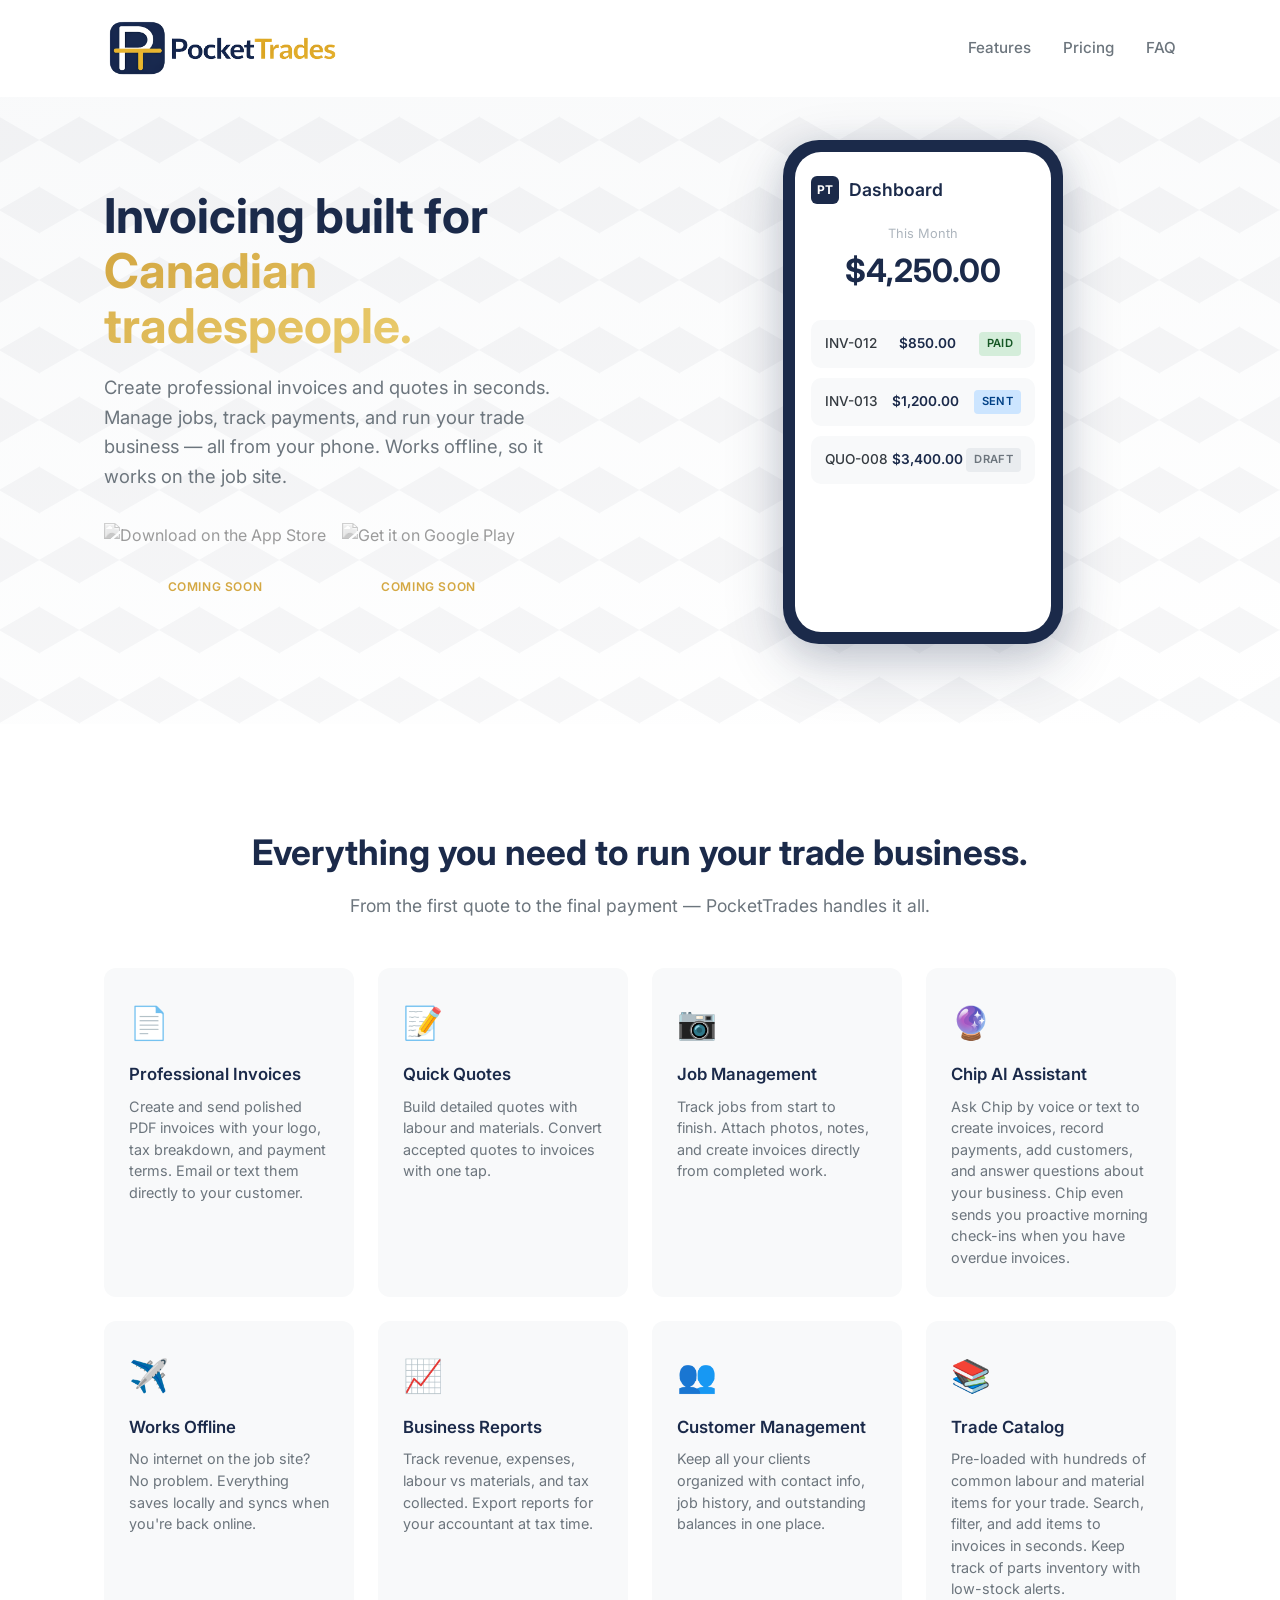
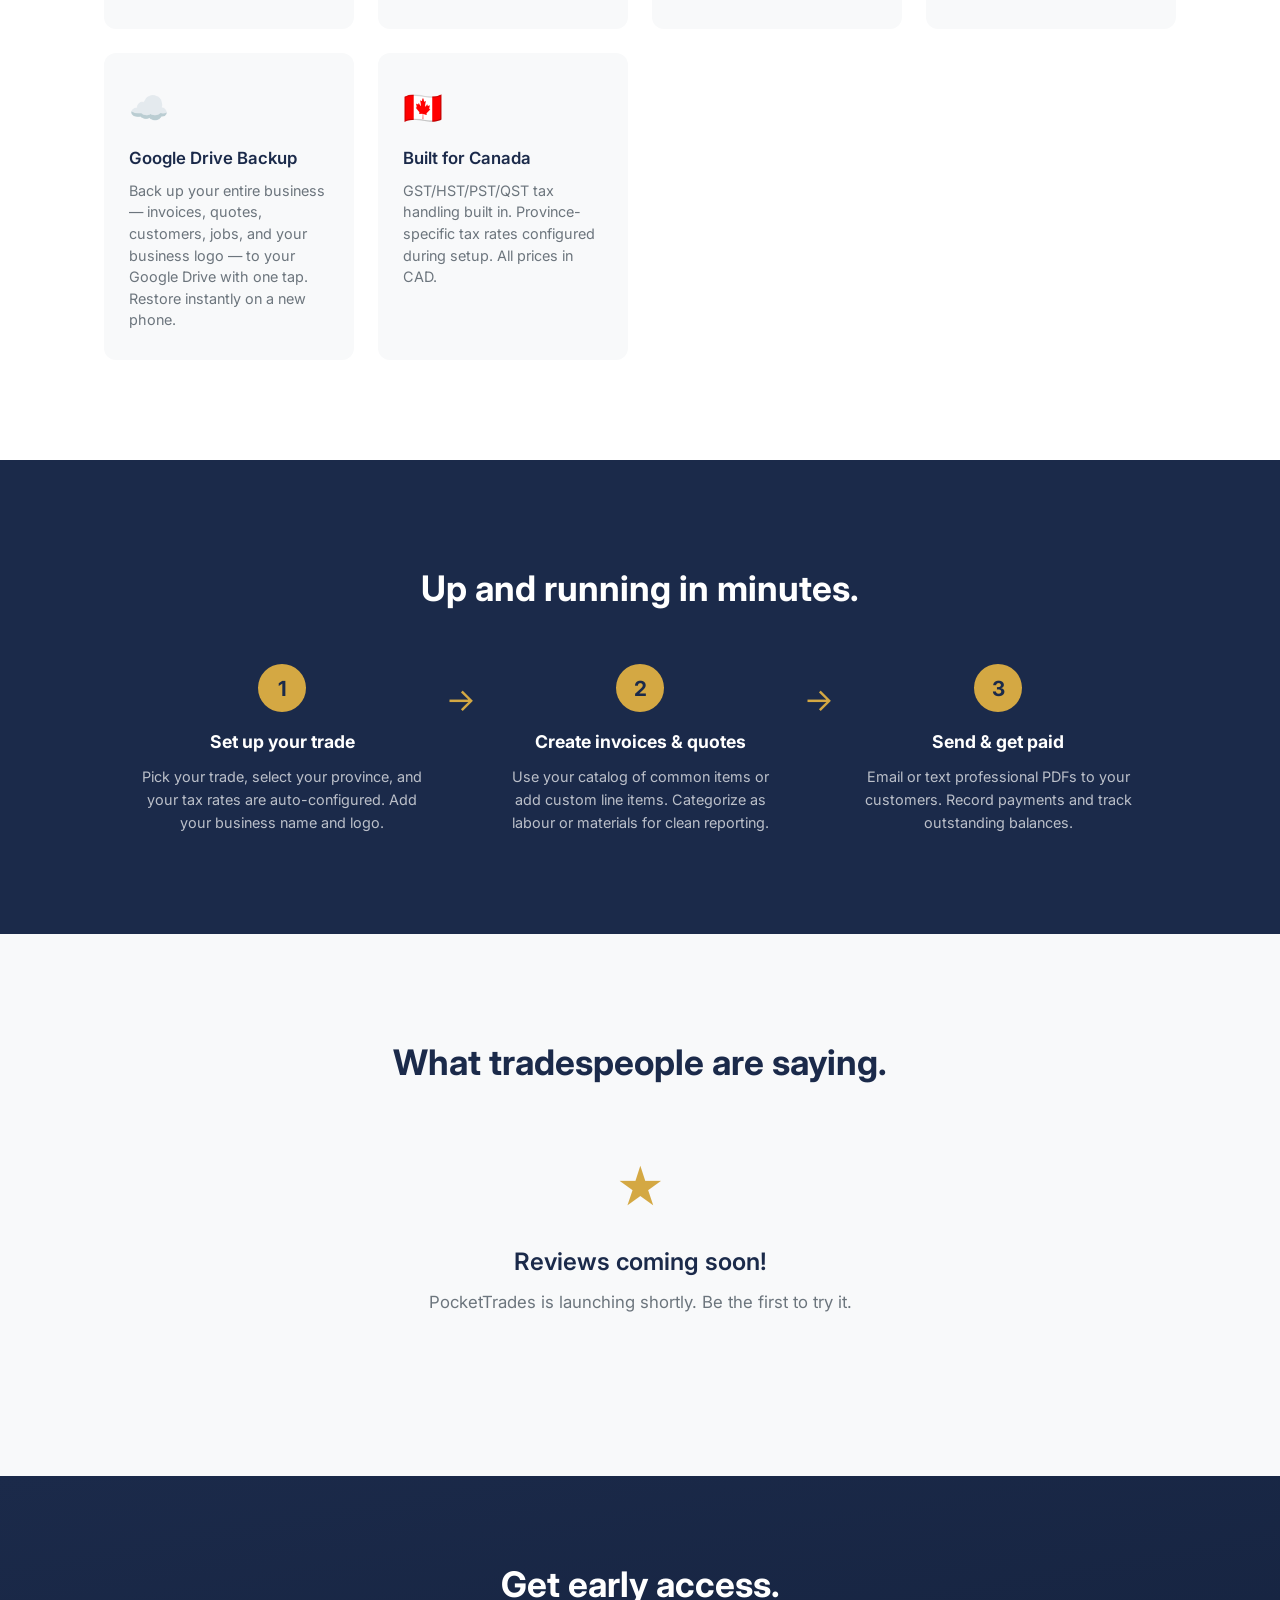
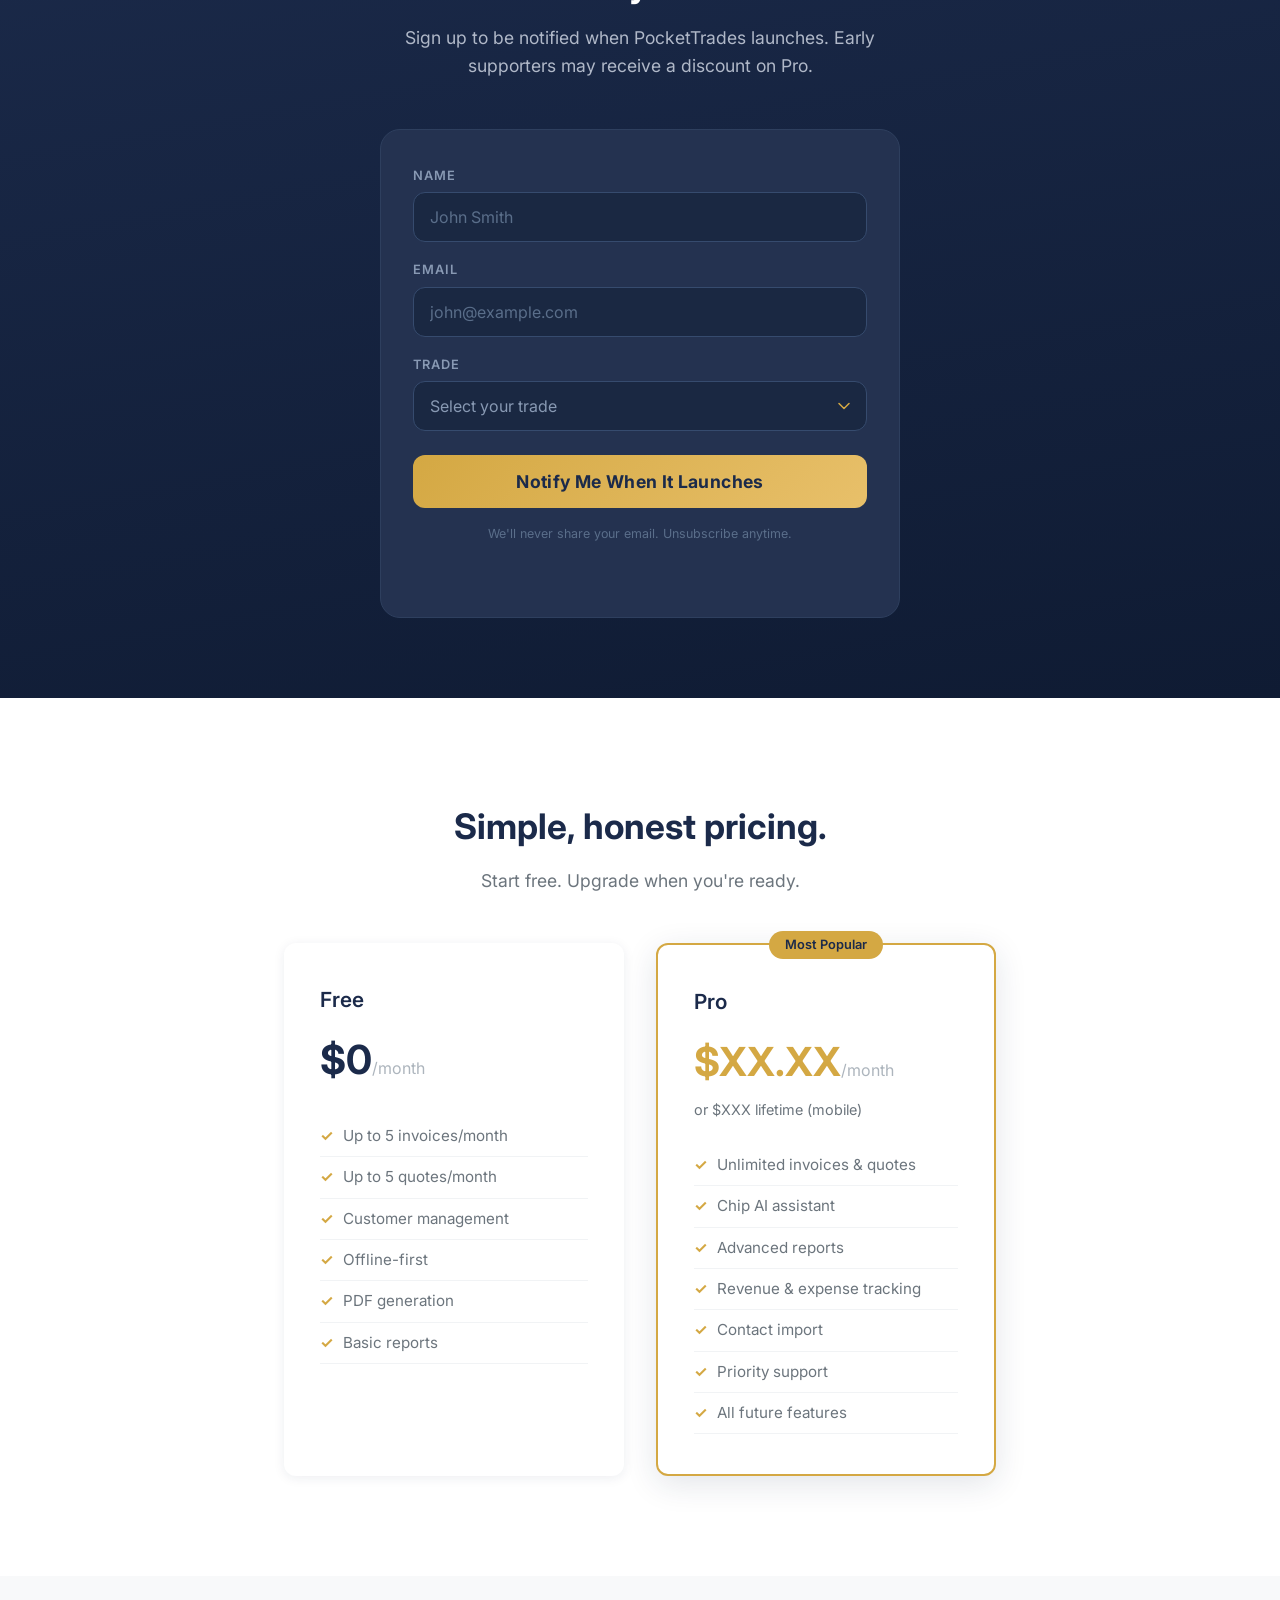
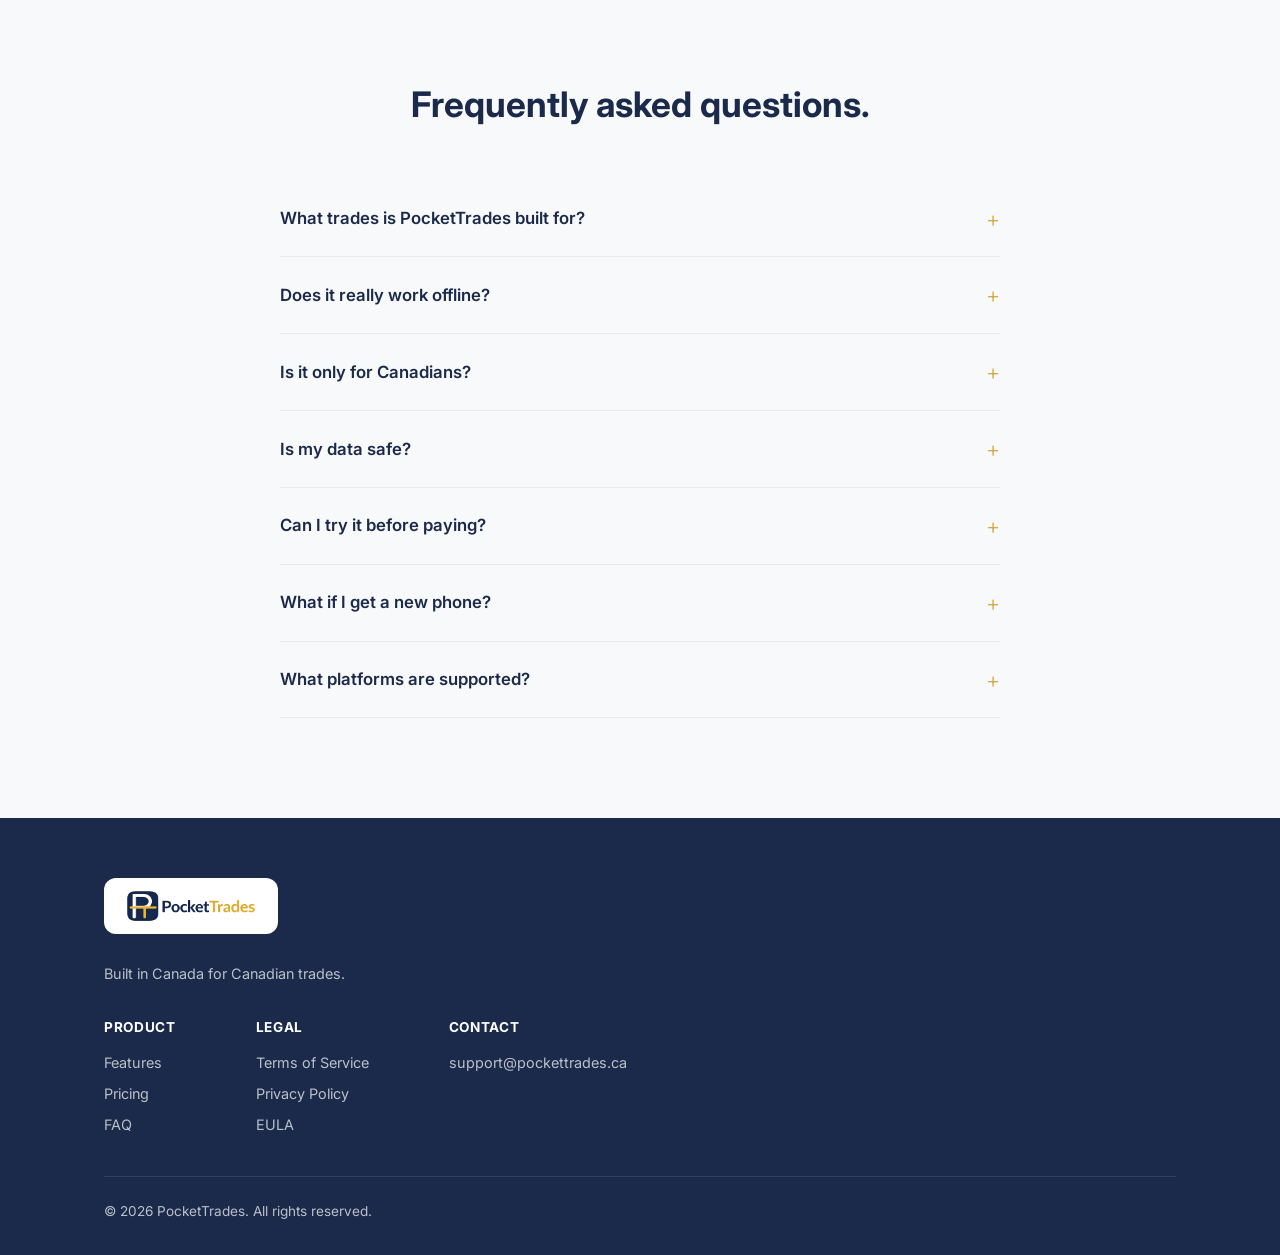
==== commit 5bb79100: "Add cache-busting version param to CSS link Co-Authored-By: Claude Opus 4.6 (1M context) <noreply@an" ====
--- a/index.html
+++ b/index.html
@@ -8,7 +8,7 @@
   <link rel="preconnect" href="https://fonts.googleapis.com">
   <link rel="preconnect" href="https://fonts.gstatic.com" crossorigin>
   <link href="https://fonts.googleapis.com/css2?family=Inter:wght@400;500;600;700&display=swap" rel="stylesheet">
-  <link rel="stylesheet" href="styles.css">
+  <link rel="stylesheet" href="styles.css?v=2">
 </head>
 <body>
 
--- a/styles.css
+++ b/styles.css
@@ -516,46 +516,36 @@
 
 /* ===== Interest Form ===== */
 .interest-section {
-  padding: 100px 0;
-  background: linear-gradient(170deg, var(--navy) 0%, #0F1B33 100%);
+  padding: 80px 0;
+  background-color: #1B2A4A;
+  background-image: linear-gradient(170deg, #1B2A4A 0%, #0F1B33 100%);
   position: relative;
   overflow: hidden;
 }
-.interest-section::before {
-  content: '';
-  position: absolute;
-  top: -50%;
-  left: -20%;
-  width: 60%;
-  height: 200%;
-  background: radial-gradient(ellipse, rgba(212,168,67,0.06) 0%, transparent 70%);
-  pointer-events: none;
-}
 .interest-section .section-title {
-  color: #fff;
+  color: #fff !important;
   font-size: 2.2rem;
 }
 .interest-section .section-sub {
-  color: rgba(255,255,255,0.7);
+  color: #b0b8c8 !important;
   max-width: 500px;
   margin-left: auto;
   margin-right: auto;
 }
 .interest-form {
   max-width: 520px;
-  margin: 48px auto 0;
-  background: rgba(255,255,255,0.04);
-  border: 1px solid rgba(255,255,255,0.08);
+  margin: 40px auto 0;
+  background-color: #243250;
+  border: 1px solid #2e3f5e;
   border-radius: 20px;
   padding: 36px 32px;
-  backdrop-filter: blur(10px);
 }
 .form-group {
   margin-bottom: 18px;
 }
 .form-group label {
   display: block;
-  color: rgba(255,255,255,0.6);
+  color: #8899b3;
   font-size: 0.8rem;
   font-weight: 600;
   text-transform: uppercase;
@@ -566,24 +556,26 @@
 .form-group select {
   width: 100%;
   padding: 14px 16px;
-  border: 1.5px solid rgba(255,255,255,0.12);
+  border: 1.5px solid #364b6e;
   border-radius: 12px;
-  background: rgba(255,255,255,0.06);
+  background-color: #1a2842;
   color: #fff;
-  font-size: 1rem;
+  font-size: 16px;
   font-family: inherit;
-  transition: border-color 0.2s, background 0.2s, box-shadow 0.2s;
+  transition: border-color 0.2s, box-shadow 0.2s;
   box-sizing: border-box;
-}
-.form-group input::placeholder { color: rgba(255,255,255,0.3); }
-.form-group select { color: rgba(255,255,255,0.5); appearance: none; cursor: pointer; background-image: url("data:image/svg+xml,%3Csvg xmlns='http://www.w3.org/2000/svg' width='12' height='8' fill='none'%3E%3Cpath d='M1 1.5l5 5 5-5' stroke='%23D4A843' stroke-width='1.5' stroke-linecap='round' stroke-linejoin='round'/%3E%3C/svg%3E"); background-repeat: no-repeat; background-position: right 16px center; padding-right: 40px; }
-.form-group select option { color: var(--gray-800); background: #fff; }
+  -webkit-appearance: none;
+  -moz-appearance: none;
+  appearance: none;
+}
+.form-group input::placeholder { color: #5a6e8a; }
+.form-group select { color: #8899b3; background-color: #1a2842; background-image: url("data:image/svg+xml,%3Csvg xmlns='http://www.w3.org/2000/svg' width='12' height='8' fill='none'%3E%3Cpath d='M1 1.5l5 5 5-5' stroke='%23D4A843' stroke-width='1.5' stroke-linecap='round' stroke-linejoin='round'/%3E%3C/svg%3E"); background-repeat: no-repeat; background-position: right 16px center; padding-right: 40px; }
+.form-group select option { color: #333; background: #fff; }
 .form-group input:focus,
 .form-group select:focus {
   outline: none;
-  border-color: var(--gold);
-  background: rgba(255,255,255,0.09);
-  box-shadow: 0 0 0 3px rgba(212,168,67,0.15);
+  border-color: #D4A843;
+  box-shadow: 0 0 0 3px rgba(212,168,67,0.2);
 }
 .interest-btn {
   display: block;
@@ -591,8 +583,9 @@
   padding: 16px;
   border: none;
   border-radius: 12px;
-  background: linear-gradient(135deg, var(--gold), #E8C06A);
-  color: var(--navy);
+  background-color: #D4A843;
+  background-image: linear-gradient(135deg, #D4A843, #E8C06A);
+  color: #1B2A4A;
   font-size: 1.1rem;
   font-weight: 700;
   font-family: inherit;
@@ -600,6 +593,7 @@
   transition: transform 0.15s, box-shadow 0.15s;
   margin-top: 24px;
   letter-spacing: 0.02em;
+  -webkit-appearance: none;
 }
 .interest-btn:hover {
   transform: translateY(-2px);
@@ -612,7 +606,7 @@
 }
 .interest-privacy {
   text-align: center;
-  color: rgba(255,255,255,0.35);
+  color: #5a6e8a;
   font-size: 0.78rem;
   margin-top: 16px;
 }
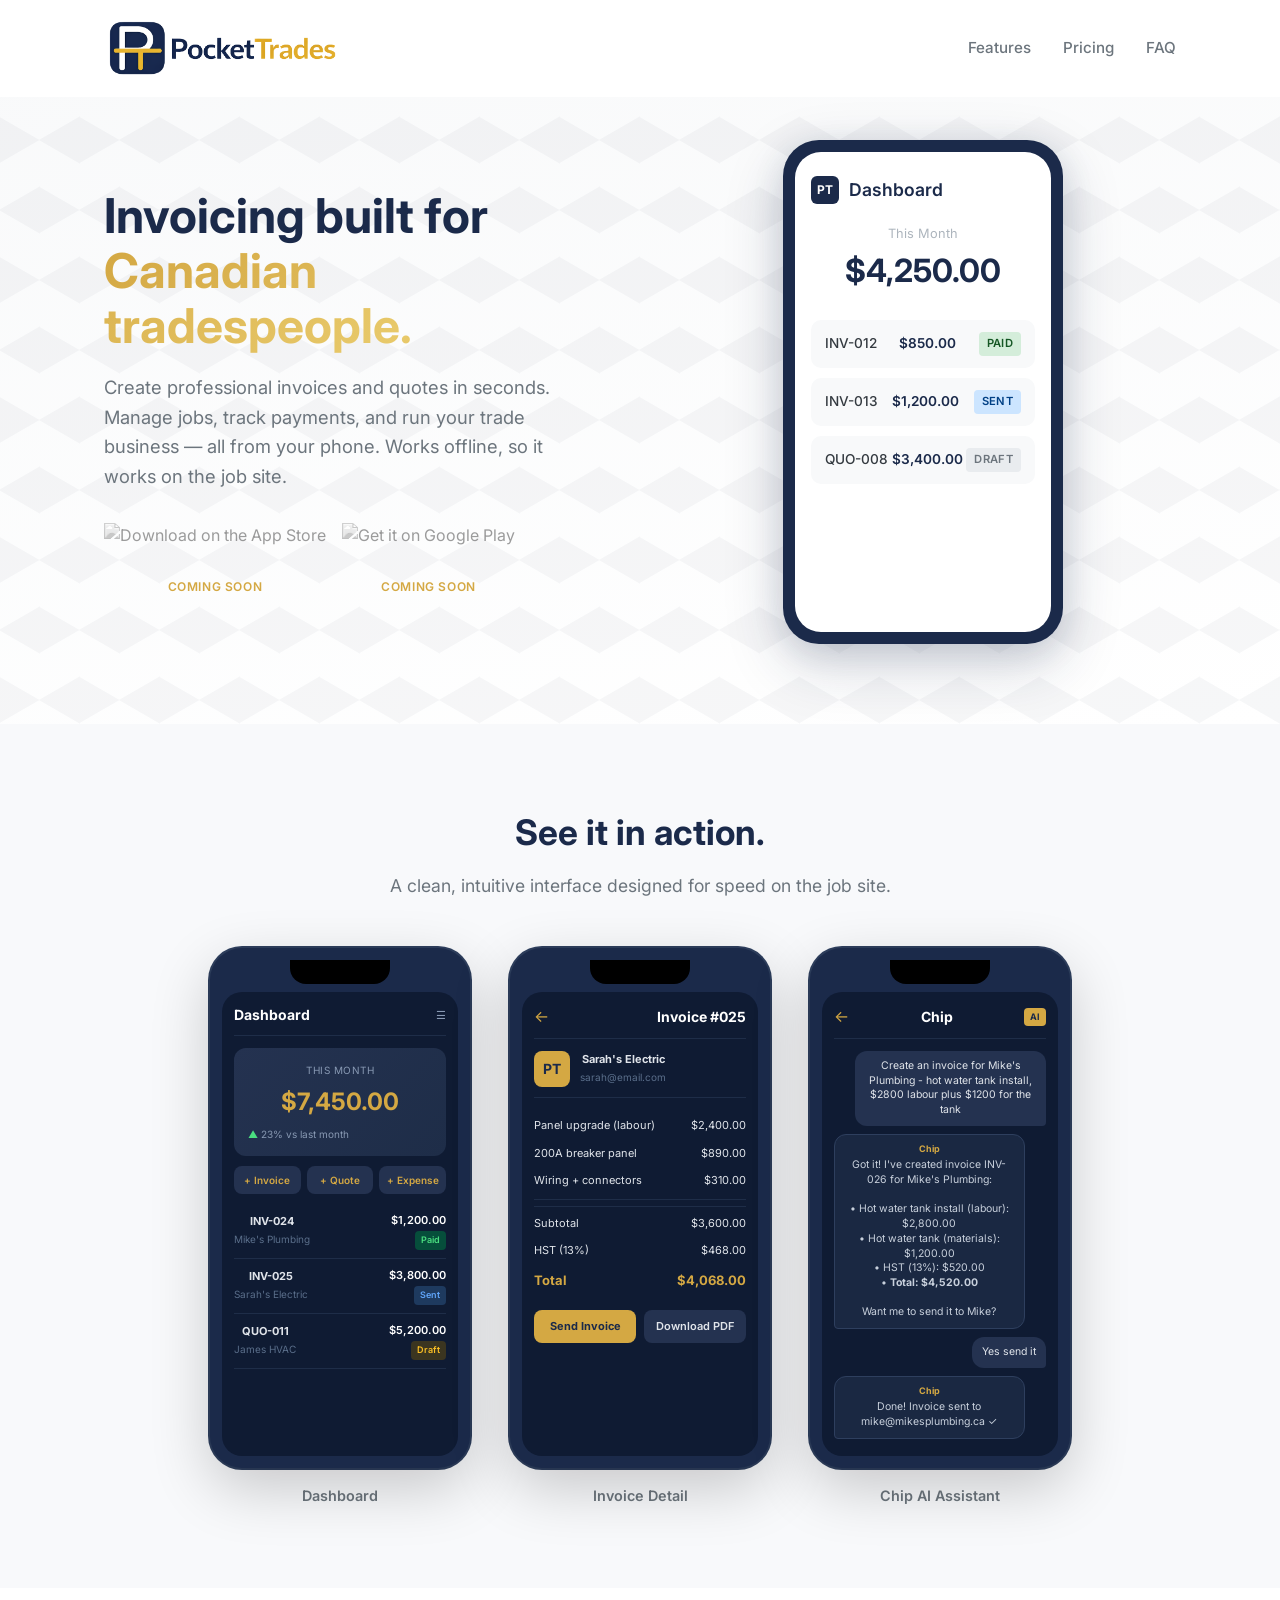
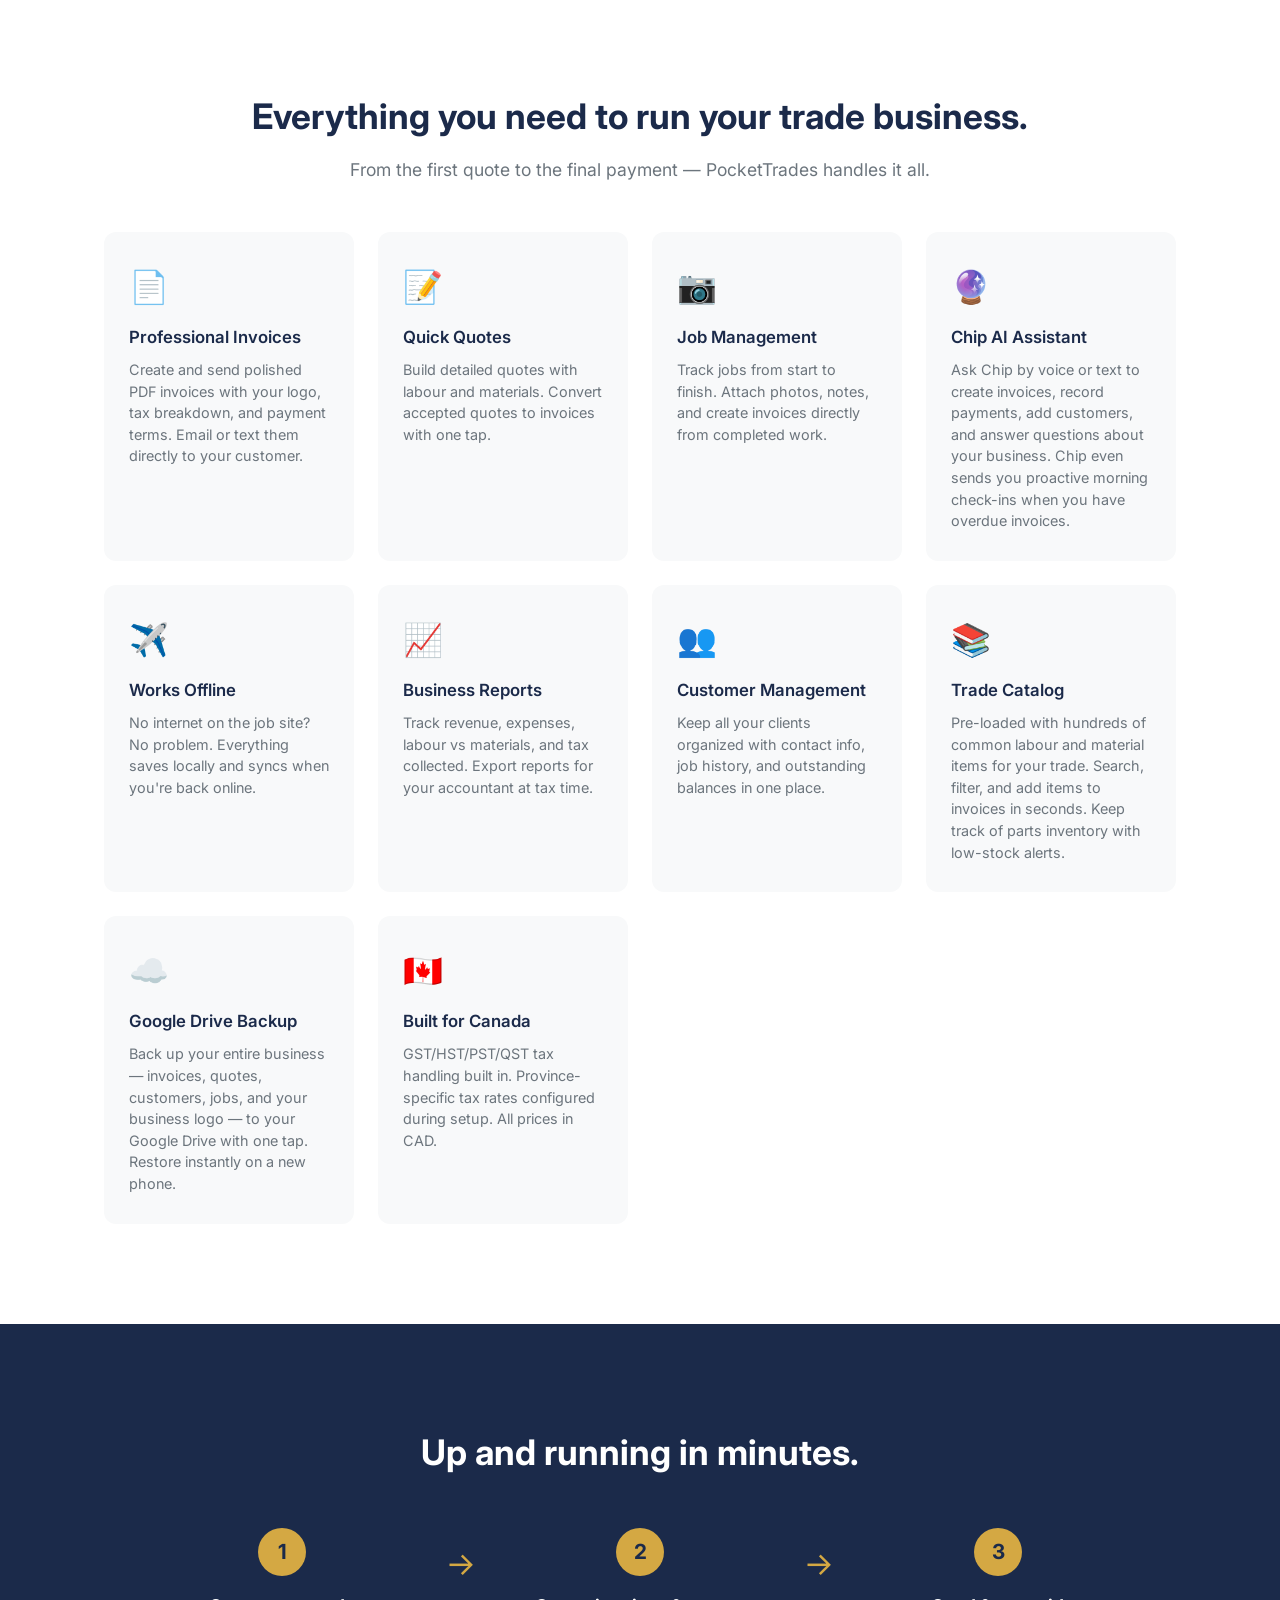
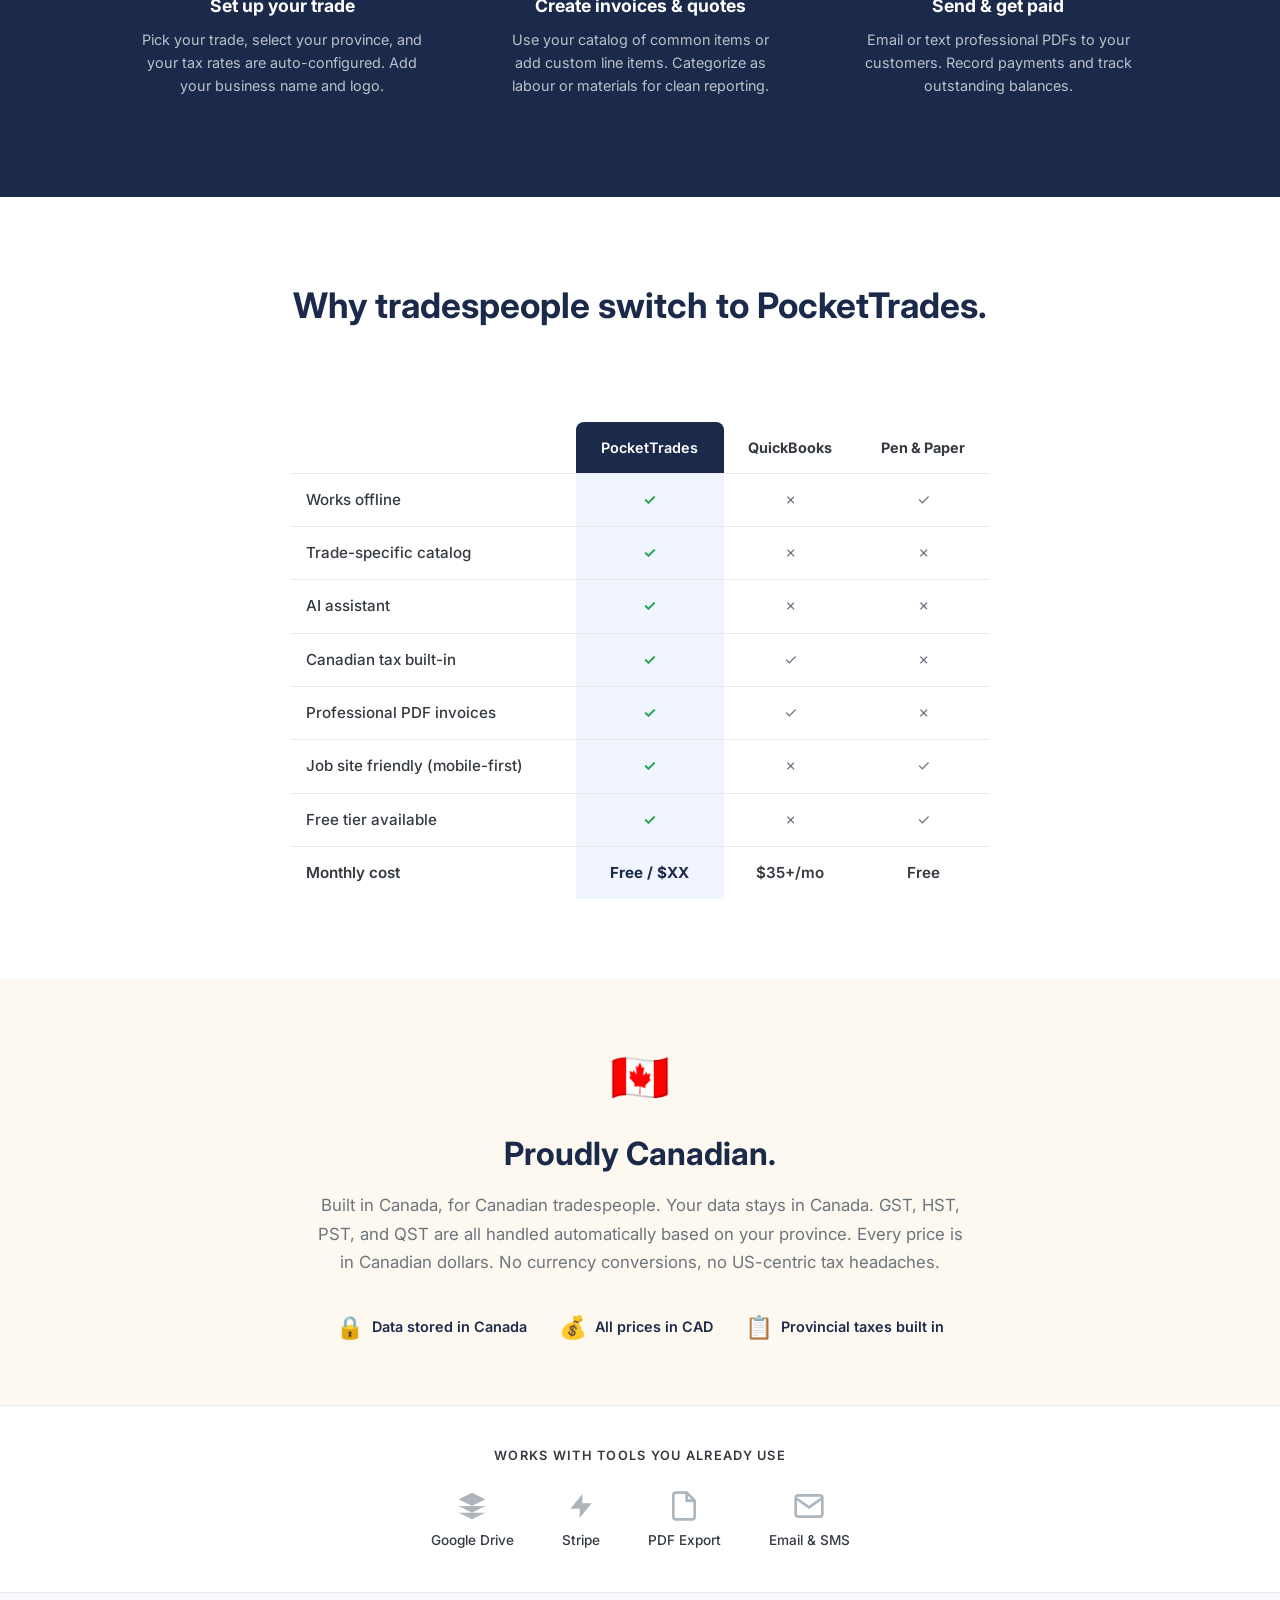
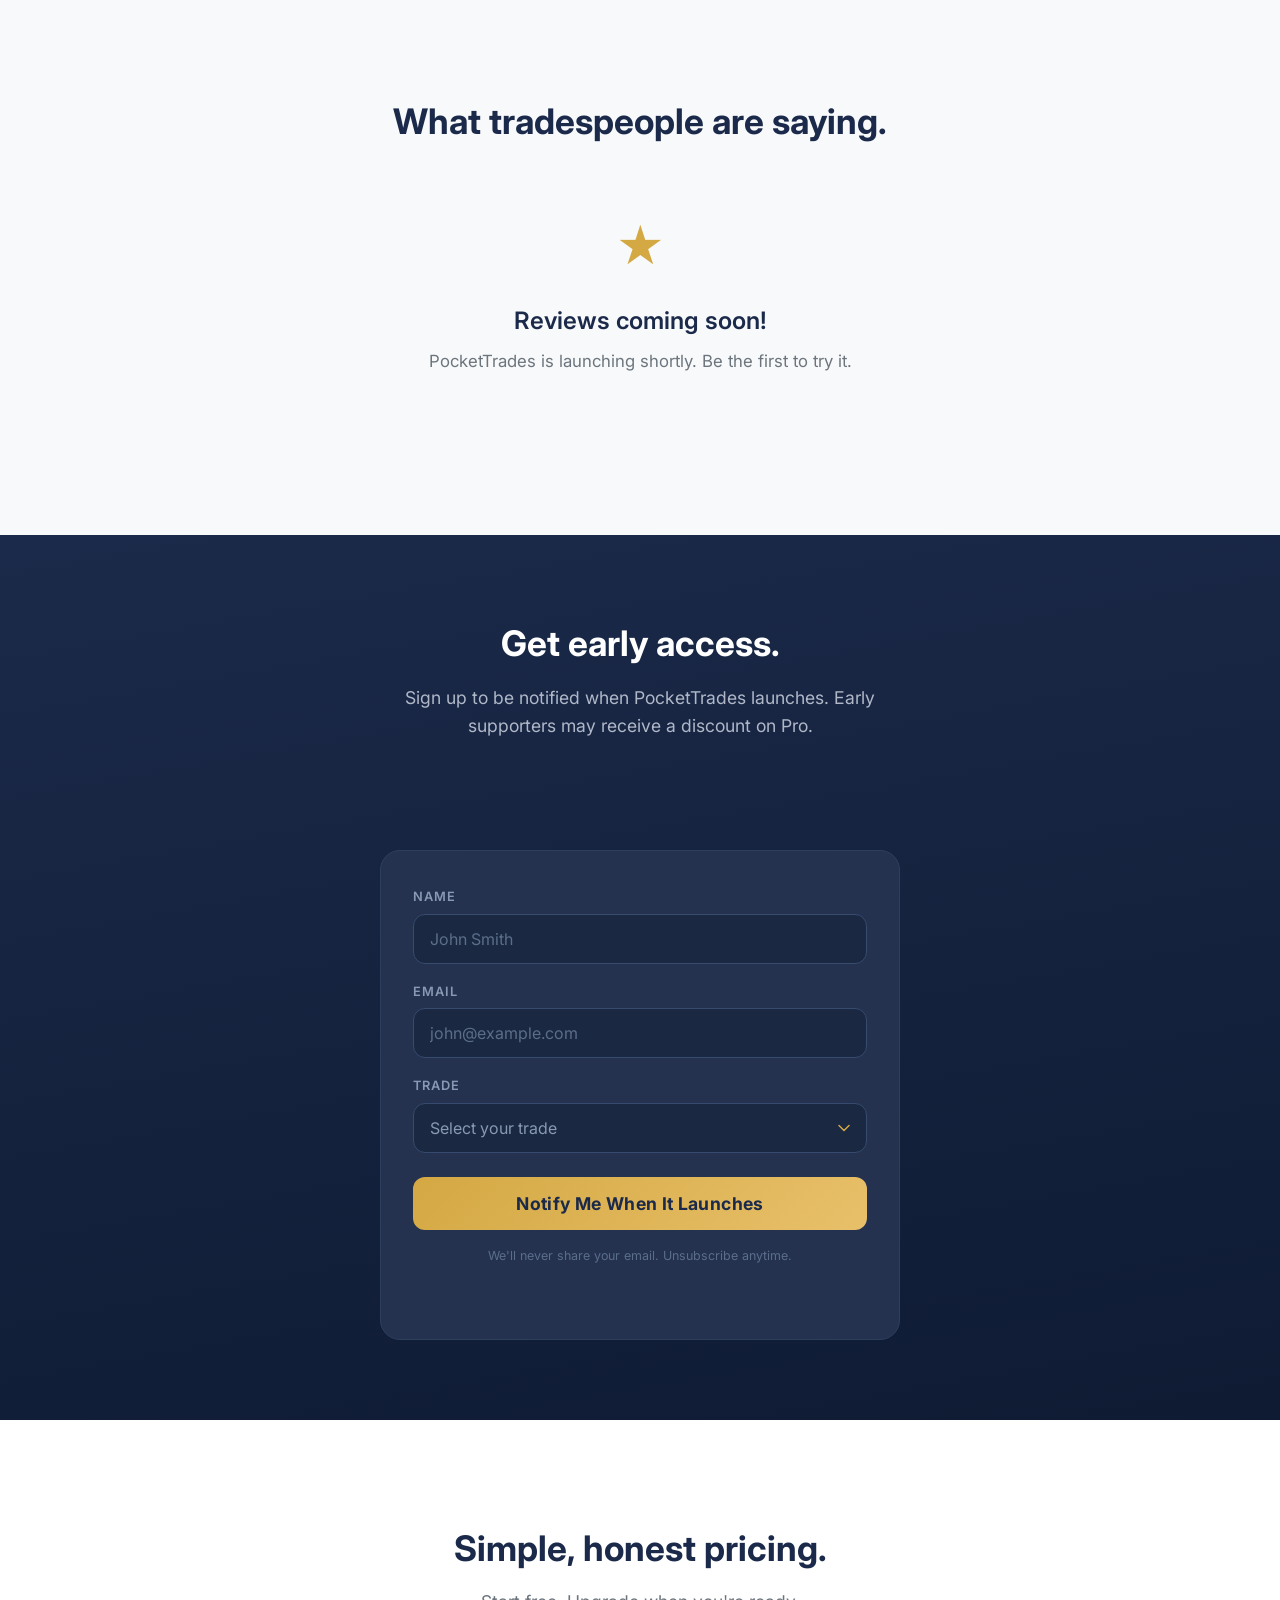
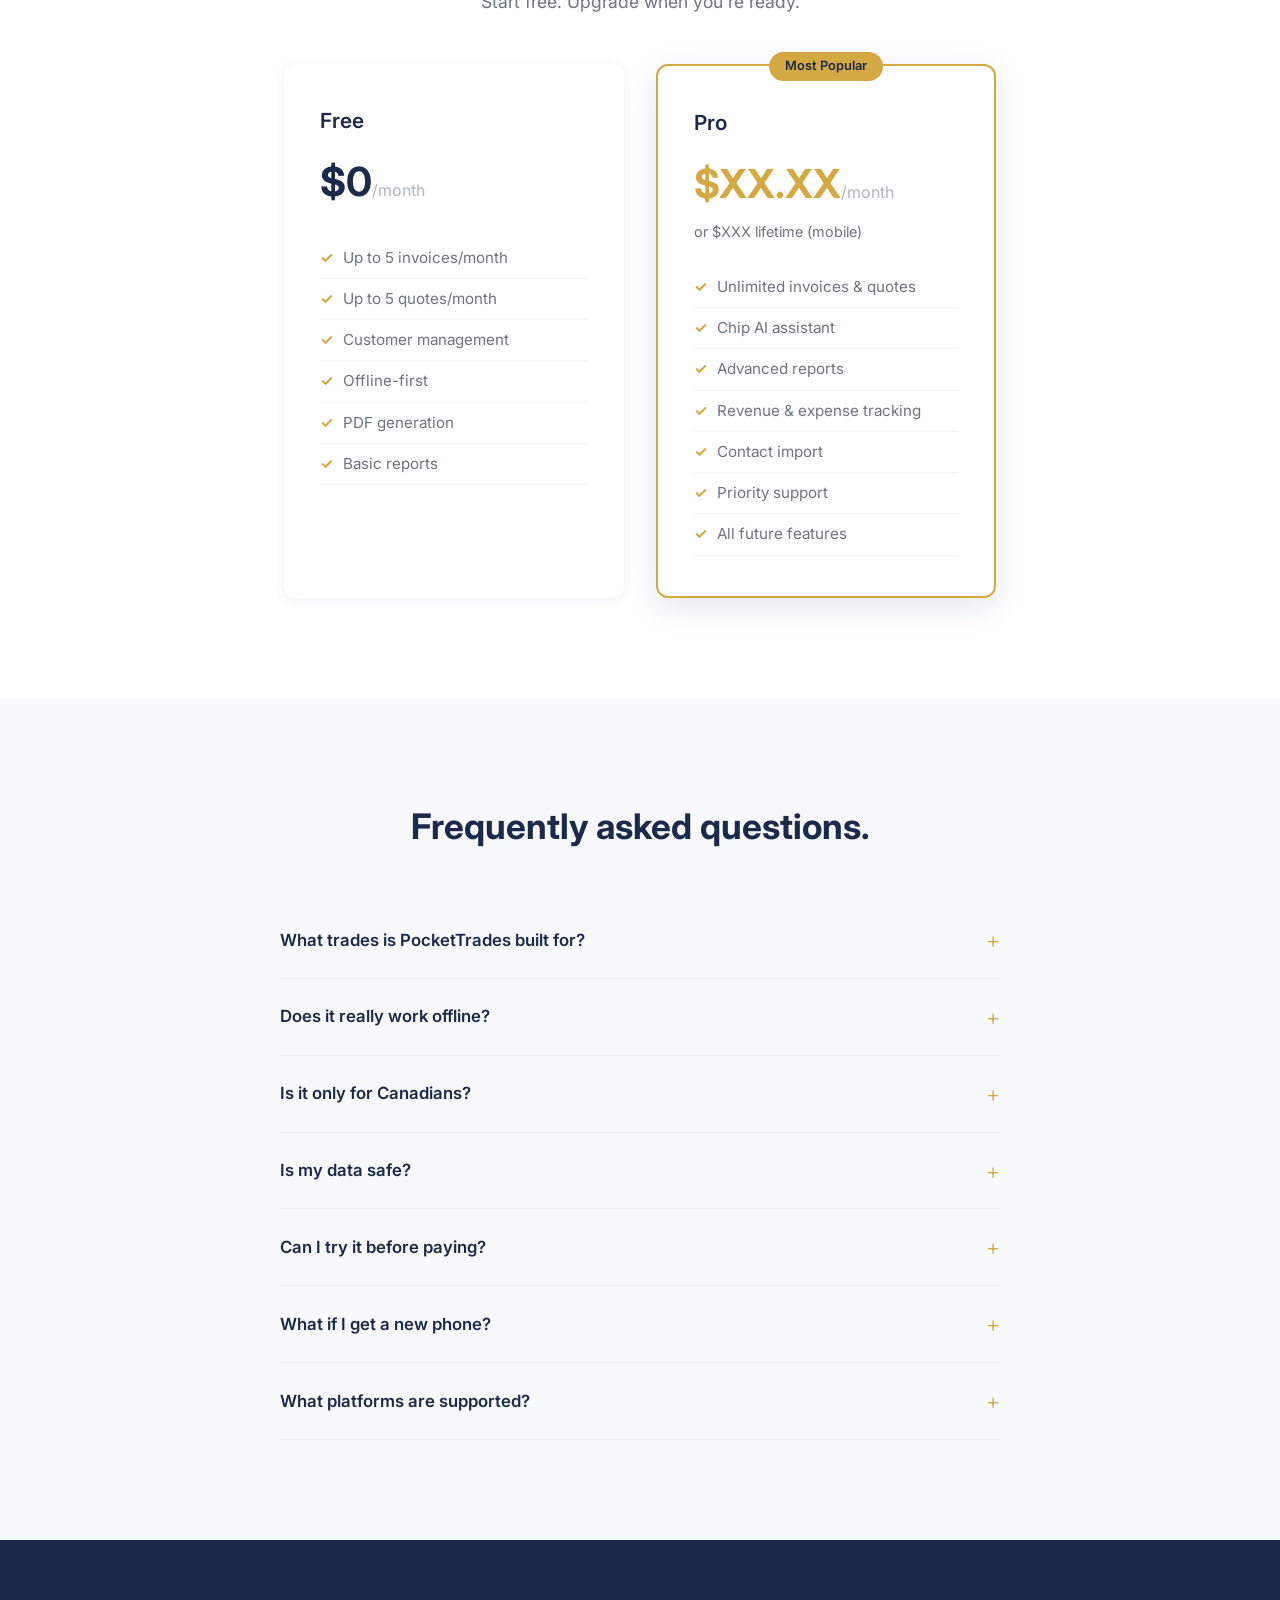
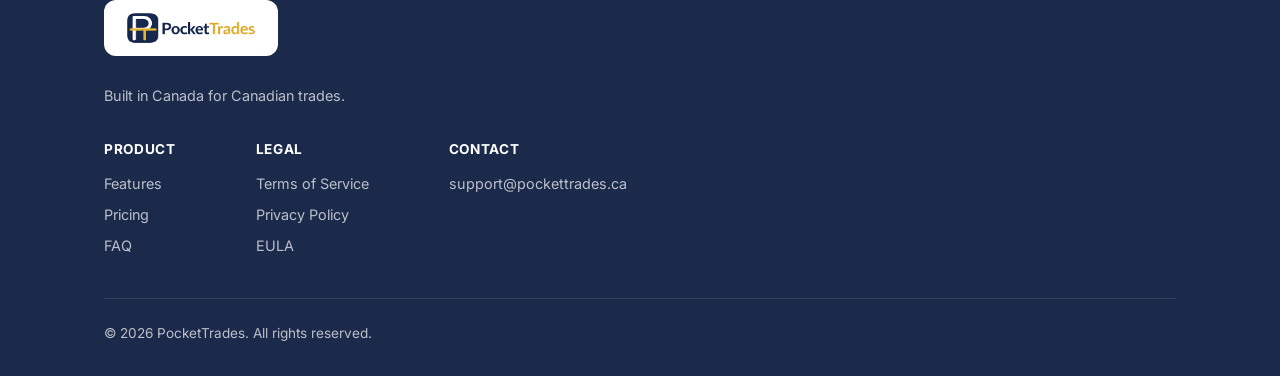
==== commit fe8d6a0f: "Add app mockups, comparison table, Canada section, integrations, signup counter - 3 interactive phon" ====
--- a/index.html
+++ b/index.html
@@ -8,7 +8,7 @@
   <link rel="preconnect" href="https://fonts.googleapis.com">
   <link rel="preconnect" href="https://fonts.gstatic.com" crossorigin>
   <link href="https://fonts.googleapis.com/css2?family=Inter:wght@400;500;600;700&display=swap" rel="stylesheet">
-  <link rel="stylesheet" href="styles.css?v=2">
+  <link rel="stylesheet" href="styles.css?v=3">
 </head>
 <body>
 
@@ -78,6 +78,130 @@
     </div>
   </section>
 
+  <!-- App Preview -->
+  <section class="app-preview">
+    <div class="container">
+      <h2 class="section-title reveal">See it in action.</h2>
+      <p class="section-sub reveal">A clean, intuitive interface designed for speed on the job site.</p>
+      <div class="preview-phones">
+        <div class="preview-phone reveal">
+          <div class="phone-frame">
+            <div class="phone-notch"></div>
+            <div class="phone-content dashboard-mock">
+              <div class="mock-nav">
+                <span class="mock-title">Dashboard</span>
+                <span class="mock-icon">&#9776;</span>
+              </div>
+              <div class="mock-stat-card">
+                <span class="mock-stat-label">This Month</span>
+                <span class="mock-stat-value">$7,450.00</span>
+                <div class="mock-stat-row">
+                  <span class="mock-stat-sub"><span class="mock-green">&#9650;</span> 23% vs last month</span>
+                </div>
+              </div>
+              <div class="mock-quick-actions">
+                <div class="mock-action-btn">+ Invoice</div>
+                <div class="mock-action-btn">+ Quote</div>
+                <div class="mock-action-btn">+ Expense</div>
+              </div>
+              <div class="mock-list-item">
+                <div><strong>INV-024</strong><br><span class="mock-muted">Mike's Plumbing</span></div>
+                <div class="mock-right"><span class="mock-amount">$1,200.00</span><br><span class="mock-tag paid">Paid</span></div>
+              </div>
+              <div class="mock-list-item">
+                <div><strong>INV-025</strong><br><span class="mock-muted">Sarah's Electric</span></div>
+                <div class="mock-right"><span class="mock-amount">$3,800.00</span><br><span class="mock-tag sent">Sent</span></div>
+              </div>
+              <div class="mock-list-item">
+                <div><strong>QUO-011</strong><br><span class="mock-muted">James HVAC</span></div>
+                <div class="mock-right"><span class="mock-amount">$5,200.00</span><br><span class="mock-tag draft">Draft</span></div>
+              </div>
+            </div>
+          </div>
+          <p class="preview-label">Dashboard</p>
+        </div>
+        <div class="preview-phone reveal">
+          <div class="phone-frame">
+            <div class="phone-notch"></div>
+            <div class="phone-content invoice-mock">
+              <div class="mock-nav">
+                <span class="mock-back">&larr;</span>
+                <span class="mock-title">Invoice #025</span>
+              </div>
+              <div class="mock-invoice-header">
+                <div class="mock-biz-name">PT</div>
+                <div>
+                  <strong>Sarah's Electric</strong><br>
+                  <span class="mock-muted">sarah@email.com</span>
+                </div>
+              </div>
+              <div class="mock-invoice-line">
+                <span>Panel upgrade (labour)</span>
+                <span>$2,400.00</span>
+              </div>
+              <div class="mock-invoice-line">
+                <span>200A breaker panel</span>
+                <span>$890.00</span>
+              </div>
+              <div class="mock-invoice-line">
+                <span>Wiring + connectors</span>
+                <span>$310.00</span>
+              </div>
+              <div class="mock-invoice-divider"></div>
+              <div class="mock-invoice-line subtotal">
+                <span>Subtotal</span>
+                <span>$3,600.00</span>
+              </div>
+              <div class="mock-invoice-line">
+                <span>HST (13%)</span>
+                <span>$468.00</span>
+              </div>
+              <div class="mock-invoice-line total">
+                <span>Total</span>
+                <span>$4,068.00</span>
+              </div>
+              <div class="mock-invoice-actions">
+                <div class="mock-btn-send">Send Invoice</div>
+                <div class="mock-btn-pdf">Download PDF</div>
+              </div>
+            </div>
+          </div>
+          <p class="preview-label">Invoice Detail</p>
+        </div>
+        <div class="preview-phone reveal">
+          <div class="phone-frame">
+            <div class="phone-notch"></div>
+            <div class="phone-content chip-mock">
+              <div class="mock-nav">
+                <span class="mock-back">&larr;</span>
+                <span class="mock-title">Chip</span>
+                <span class="mock-chip-badge">AI</span>
+              </div>
+              <div class="mock-chat">
+                <div class="mock-msg user">Create an invoice for Mike's Plumbing - hot water tank install, $2800 labour plus $1200 for the tank</div>
+                <div class="mock-msg chip">
+                  <span class="mock-chip-name">Chip</span>
+                  Got it! I've created invoice INV-026 for Mike's Plumbing:<br><br>
+                  &#8226; Hot water tank install (labour): $2,800.00<br>
+                  &#8226; Hot water tank (materials): $1,200.00<br>
+                  &#8226; HST (13%): $520.00<br>
+                  &#8226; <strong>Total: $4,520.00</strong><br><br>
+                  Want me to send it to Mike?
+                </div>
+                <div class="mock-msg user">Yes send it</div>
+                <div class="mock-msg chip">
+                  <span class="mock-chip-name">Chip</span>
+                  Done! Invoice sent to mike@mikesplumbing.ca &#10003;
+                </div>
+              </div>
+            </div>
+          </div>
+          <p class="preview-label">Chip AI Assistant</p>
+        </div>
+      </div>
+    </div>
+  </section>
+
   <!-- Features -->
   <section id="features" class="features">
     <div class="container">
@@ -164,6 +288,126 @@
     </div>
   </section>
 
+  <!-- Why PocketTrades -->
+  <section class="comparison">
+    <div class="container">
+      <h2 class="section-title reveal">Why tradespeople switch to PocketTrades.</h2>
+      <p class="section-sub reveal">Built specifically for trades — not accountants, not corporations, not freelancers.</p>
+      <div class="comparison-table reveal">
+        <table>
+          <thead>
+            <tr>
+              <th></th>
+              <th class="highlight-col">PocketTrades</th>
+              <th>QuickBooks</th>
+              <th>Pen &amp; Paper</th>
+            </tr>
+          </thead>
+          <tbody>
+            <tr>
+              <td>Works offline</td>
+              <td class="highlight-col">&#10003;</td>
+              <td>&#10007;</td>
+              <td>&#10003;</td>
+            </tr>
+            <tr>
+              <td>Trade-specific catalog</td>
+              <td class="highlight-col">&#10003;</td>
+              <td>&#10007;</td>
+              <td>&#10007;</td>
+            </tr>
+            <tr>
+              <td>AI assistant</td>
+              <td class="highlight-col">&#10003;</td>
+              <td>&#10007;</td>
+              <td>&#10007;</td>
+            </tr>
+            <tr>
+              <td>Canadian tax built-in</td>
+              <td class="highlight-col">&#10003;</td>
+              <td>&#10003;</td>
+              <td>&#10007;</td>
+            </tr>
+            <tr>
+              <td>Professional PDF invoices</td>
+              <td class="highlight-col">&#10003;</td>
+              <td>&#10003;</td>
+              <td>&#10007;</td>
+            </tr>
+            <tr>
+              <td>Job site friendly (mobile-first)</td>
+              <td class="highlight-col">&#10003;</td>
+              <td>&#10007;</td>
+              <td>&#10003;</td>
+            </tr>
+            <tr>
+              <td>Free tier available</td>
+              <td class="highlight-col">&#10003;</td>
+              <td>&#10007;</td>
+              <td>&#10003;</td>
+            </tr>
+            <tr class="price-row">
+              <td>Monthly cost</td>
+              <td class="highlight-col"><strong>Free / $XX</strong></td>
+              <td>$35+/mo</td>
+              <td>Free</td>
+            </tr>
+          </tbody>
+        </table>
+      </div>
+    </div>
+  </section>
+
+  <!-- Made in Canada -->
+  <section class="canada-section">
+    <div class="container">
+      <div class="canada-inner reveal">
+        <div class="canada-flag">&#127464;&#127462;</div>
+        <h2>Proudly Canadian.</h2>
+        <p>Built in Canada, for Canadian tradespeople. Your data stays in Canada. GST, HST, PST, and QST are all handled automatically based on your province. Every price is in Canadian dollars. No currency conversions, no US-centric tax headaches.</p>
+        <div class="canada-badges">
+          <div class="canada-badge">
+            <span class="canada-badge-icon">&#128274;</span>
+            <span>Data stored in Canada</span>
+          </div>
+          <div class="canada-badge">
+            <span class="canada-badge-icon">&#128176;</span>
+            <span>All prices in CAD</span>
+          </div>
+          <div class="canada-badge">
+            <span class="canada-badge-icon">&#128203;</span>
+            <span>Provincial taxes built in</span>
+          </div>
+        </div>
+      </div>
+    </div>
+  </section>
+
+  <!-- Integration Logos -->
+  <section class="integrations">
+    <div class="container">
+      <p class="integrations-label reveal">Works with tools you already use</p>
+      <div class="integrations-strip reveal">
+        <div class="integration-item">
+          <svg viewBox="0 0 24 24" width="32" height="32" fill="currentColor"><path d="M12 2L2 7l10 5 10-5-10-5zM2 17l10 5 10-5M2 12l10 5 10-5"/></svg>
+          <span>Google Drive</span>
+        </div>
+        <div class="integration-item">
+          <svg viewBox="0 0 24 24" width="32" height="32" fill="currentColor"><path d="M13 10V3L4 14h7v7l9-11h-7z"/></svg>
+          <span>Stripe</span>
+        </div>
+        <div class="integration-item">
+          <svg viewBox="0 0 24 24" width="32" height="32" fill="none" stroke="currentColor" stroke-width="2"><path d="M14 2H6a2 2 0 0 0-2 2v16a2 2 0 0 0 2 2h12a2 2 0 0 0 2-2V8z"/><polyline points="14 2 14 8 20 8"/></svg>
+          <span>PDF Export</span>
+        </div>
+        <div class="integration-item">
+          <svg viewBox="0 0 24 24" width="32" height="32" fill="none" stroke="currentColor" stroke-width="2"><path d="M4 4h16c1.1 0 2 .9 2 2v12c0 1.1-.9 2-2 2H4c-1.1 0-2-.9-2-2V6c0-1.1.9-2 2-2z"/><polyline points="22,6 12,13 2,6"/></svg>
+          <span>Email &amp; SMS</span>
+        </div>
+      </div>
+    </div>
+  </section>
+
   <!-- Reviews Coming Soon -->
   <section class="testimonials">
     <div class="container">
@@ -181,6 +425,7 @@
     <div class="container">
       <h2 class="section-title reveal">Get early access.</h2>
       <p class="section-sub reveal">Sign up to be notified when PocketTrades launches. Early supporters may receive a discount on Pro.</p>
+      <div class="signup-counter reveal" id="signupCounter"></div>
       <form class="interest-form reveal" id="interestForm" onsubmit="submitInterest(event)">
         <div class="form-group">
           <label for="interestName">Name</label>
@@ -605,6 +850,19 @@
       if (['terms','privacy','eula'].includes(hash)) showLegal(hash);
     });
 
+    // === Signup counter ===
+    async function loadSignupCount() {
+      try {
+        const res = await fetch('https://pockettrades.ca/api/interest/count');
+        const data = await res.json();
+        const el = document.getElementById('signupCounter');
+        if (data.count > 0) {
+          el.innerHTML = '<span class="counter-number">' + data.count + '</span> tradesperson' + (data.count === 1 ? '' : 's') + ' already signed up';
+        }
+      } catch(e) {}
+    }
+    loadSignupCount();
+
     // === Interest form submission ===
     async function submitInterest(e) {
       e.preventDefault();
@@ -629,6 +887,7 @@
         msg.className = 'interest-msg ' + (res.ok ? 'success' : 'error');
         if (res.ok) {
           document.getElementById('interestForm').reset();
+          loadSignupCount();
         }
       } catch (err) {
         msg.textContent = 'Something went wrong. Please try again.';
--- a/styles.css
+++ b/styles.css
@@ -493,6 +493,352 @@
 }
 .legal-doc a { color: var(--gold); text-decoration: underline; }
 
+/* ===== App Preview ===== */
+.app-preview {
+  padding: 80px 0;
+  background: #f8f9fb;
+}
+.preview-phones {
+  display: flex;
+  justify-content: center;
+  gap: 40px;
+  margin-top: 48px;
+  flex-wrap: wrap;
+}
+.preview-phone { text-align: center; }
+.phone-frame {
+  width: 260px;
+  height: 520px;
+  background: #1B2A4A;
+  border-radius: 32px;
+  padding: 12px;
+  box-shadow: 0 20px 60px rgba(0,0,0,0.2), 0 0 0 2px #2e3f5e;
+  position: relative;
+  overflow: hidden;
+}
+.phone-notch {
+  width: 100px;
+  height: 24px;
+  background: #000;
+  border-radius: 0 0 16px 16px;
+  margin: 0 auto 8px;
+}
+.phone-content {
+  background: #0F1B33;
+  border-radius: 20px;
+  height: calc(100% - 32px);
+  overflow: hidden;
+  padding: 12px;
+  font-size: 11px;
+  color: #e0e4ea;
+}
+.mock-nav {
+  display: flex;
+  justify-content: space-between;
+  align-items: center;
+  margin-bottom: 12px;
+  padding-bottom: 8px;
+  border-bottom: 1px solid #1e2d48;
+}
+.mock-title { font-weight: 700; font-size: 14px; color: #fff; }
+.mock-back { color: #D4A843; font-size: 16px; }
+.mock-icon { color: #8899b3; }
+.mock-stat-card {
+  background: linear-gradient(135deg, #243250, #1e2d48);
+  border-radius: 12px;
+  padding: 14px;
+  margin-bottom: 10px;
+}
+.mock-stat-label { color: #8899b3; font-size: 10px; text-transform: uppercase; letter-spacing: 0.05em; }
+.mock-stat-value { display: block; font-size: 24px; font-weight: 700; color: #D4A843; margin: 4px 0; }
+.mock-stat-row { display: flex; justify-content: space-between; }
+.mock-stat-sub { color: #8899b3; font-size: 10px; }
+.mock-green { color: #4ADE80; }
+.mock-quick-actions {
+  display: flex;
+  gap: 6px;
+  margin-bottom: 10px;
+}
+.mock-action-btn {
+  flex: 1;
+  background: #243250;
+  color: #D4A843;
+  text-align: center;
+  padding: 6px 4px;
+  border-radius: 8px;
+  font-size: 10px;
+  font-weight: 600;
+}
+.mock-list-item {
+  display: flex;
+  justify-content: space-between;
+  align-items: center;
+  padding: 8px 0;
+  border-bottom: 1px solid #1e2d48;
+}
+.mock-muted { color: #5a6e8a; font-size: 10px; }
+.mock-right { text-align: right; }
+.mock-amount { font-weight: 600; color: #fff; }
+.mock-tag {
+  display: inline-block;
+  font-size: 9px;
+  font-weight: 600;
+  padding: 2px 6px;
+  border-radius: 4px;
+  margin-top: 2px;
+}
+.mock-tag.paid { background: #064e3b; color: #4ADE80; }
+.mock-tag.sent { background: #1e3a5f; color: #60A5FA; }
+.mock-tag.draft { background: #3b3520; color: #FBBF24; }
+.preview-label {
+  margin-top: 16px;
+  font-weight: 600;
+  color: var(--gray-600);
+  font-size: 0.9rem;
+}
+
+/* Invoice mock */
+.mock-invoice-header {
+  display: flex;
+  align-items: center;
+  gap: 10px;
+  margin-bottom: 14px;
+  padding-bottom: 10px;
+  border-bottom: 1px solid #1e2d48;
+}
+.mock-biz-name {
+  width: 36px;
+  height: 36px;
+  background: #D4A843;
+  color: #1B2A4A;
+  border-radius: 8px;
+  display: flex;
+  align-items: center;
+  justify-content: center;
+  font-weight: 700;
+  font-size: 14px;
+}
+.mock-invoice-line {
+  display: flex;
+  justify-content: space-between;
+  padding: 5px 0;
+  font-size: 11px;
+}
+.mock-invoice-line.subtotal { border-top: 1px solid #1e2d48; margin-top: 6px; padding-top: 8px; }
+.mock-invoice-line.total { font-weight: 700; color: #D4A843; font-size: 13px; }
+.mock-invoice-divider { height: 1px; background: #1e2d48; margin: 4px 0; }
+.mock-invoice-actions {
+  display: flex;
+  gap: 8px;
+  margin-top: 14px;
+}
+.mock-btn-send {
+  flex: 1;
+  background: #D4A843;
+  color: #1B2A4A;
+  text-align: center;
+  padding: 8px;
+  border-radius: 8px;
+  font-size: 11px;
+  font-weight: 700;
+}
+.mock-btn-pdf {
+  flex: 1;
+  background: #243250;
+  color: #e0e4ea;
+  text-align: center;
+  padding: 8px;
+  border-radius: 8px;
+  font-size: 11px;
+  font-weight: 600;
+}
+
+/* Chip mock */
+.mock-chip-badge {
+  background: #D4A843;
+  color: #1B2A4A;
+  font-size: 9px;
+  font-weight: 700;
+  padding: 2px 6px;
+  border-radius: 4px;
+}
+.mock-chat { display: flex; flex-direction: column; gap: 8px; }
+.mock-msg {
+  padding: 8px 10px;
+  border-radius: 12px;
+  font-size: 10.5px;
+  line-height: 1.4;
+  max-width: 90%;
+}
+.mock-msg.user {
+  background: #243250;
+  color: #e0e4ea;
+  align-self: flex-end;
+  border-bottom-right-radius: 4px;
+}
+.mock-msg.chip {
+  background: #1a2842;
+  color: #c8d0dc;
+  align-self: flex-start;
+  border-bottom-left-radius: 4px;
+  border: 1px solid #2e3f5e;
+}
+.mock-chip-name {
+  display: block;
+  color: #D4A843;
+  font-weight: 700;
+  font-size: 9px;
+  margin-bottom: 3px;
+}
+
+@media (max-width: 768px) {
+  .preview-phones { gap: 24px; }
+  .phone-frame { width: 220px; height: 440px; }
+}
+
+/* ===== Comparison Table ===== */
+.comparison {
+  padding: 80px 0;
+  background: #fff;
+}
+.comparison-table {
+  max-width: 700px;
+  margin: 40px auto 0;
+  overflow-x: auto;
+}
+.comparison-table table {
+  width: 100%;
+  border-collapse: collapse;
+  font-size: 0.95rem;
+}
+.comparison-table th,
+.comparison-table td {
+  padding: 14px 16px;
+  text-align: center;
+  border-bottom: 1px solid #e8eaee;
+}
+.comparison-table th {
+  font-weight: 700;
+  color: var(--gray-800);
+  font-size: 0.9rem;
+}
+.comparison-table td:first-child {
+  text-align: left;
+  font-weight: 500;
+  color: var(--gray-700);
+}
+.comparison-table .highlight-col {
+  background: #f0f5ff;
+  color: var(--navy);
+  font-weight: 600;
+}
+.comparison-table th.highlight-col {
+  background: var(--navy);
+  color: #fff;
+  border-radius: 8px 8px 0 0;
+}
+.comparison-table td.highlight-col {
+  background: #f0f5ff;
+}
+.comparison-table .price-row td {
+  font-weight: 600;
+  border-bottom: none;
+}
+/* Checkmark green, X red */
+.comparison-table td:nth-child(2) { color: #16a34a; }
+.comparison-table td:nth-child(3) { color: #6b7280; }
+.comparison-table td:nth-child(4) { color: #6b7280; }
+.comparison-table .price-row td { color: var(--gray-800); }
+.comparison-table .price-row .highlight-col { color: var(--navy); }
+
+/* ===== Made in Canada ===== */
+.canada-section {
+  padding: 60px 0;
+  background: #fef9f0;
+}
+.canada-inner {
+  text-align: center;
+  max-width: 650px;
+  margin: 0 auto;
+}
+.canada-flag {
+  font-size: 3rem;
+  margin-bottom: 12px;
+}
+.canada-inner h2 {
+  font-size: 2rem;
+  color: var(--navy);
+  margin-bottom: 12px;
+}
+.canada-inner p {
+  color: var(--gray-600);
+  line-height: 1.7;
+  font-size: 1.05rem;
+}
+.canada-badges {
+  display: flex;
+  justify-content: center;
+  gap: 32px;
+  margin-top: 32px;
+  flex-wrap: wrap;
+}
+.canada-badge {
+  display: flex;
+  align-items: center;
+  gap: 8px;
+  color: var(--navy);
+  font-weight: 600;
+  font-size: 0.9rem;
+}
+.canada-badge-icon { font-size: 1.4rem; }
+
+/* ===== Integrations ===== */
+.integrations {
+  padding: 40px 0;
+  background: #fff;
+  border-top: 1px solid #e8eaee;
+  border-bottom: 1px solid #e8eaee;
+}
+.integrations-label {
+  text-align: center;
+  color: var(--gray-500);
+  text-transform: uppercase;
+  font-size: 0.8rem;
+  font-weight: 600;
+  letter-spacing: 0.1em;
+  margin-bottom: 24px;
+}
+.integrations-strip {
+  display: flex;
+  justify-content: center;
+  gap: 48px;
+  flex-wrap: wrap;
+}
+.integration-item {
+  display: flex;
+  flex-direction: column;
+  align-items: center;
+  gap: 8px;
+  color: var(--gray-500);
+  font-size: 0.85rem;
+  font-weight: 500;
+}
+.integration-item svg { color: var(--gray-400); }
+
+/* ===== Signup Counter ===== */
+.signup-counter {
+  text-align: center;
+  color: #D4A843;
+  font-size: 1rem;
+  font-weight: 600;
+  margin-top: 16px;
+  min-height: 1.4em;
+}
+.counter-number {
+  font-size: 1.3rem;
+  font-weight: 800;
+}
+
 /* ===== Coming Soon Reviews ===== */
 .coming-soon-reviews {
   text-align: center;
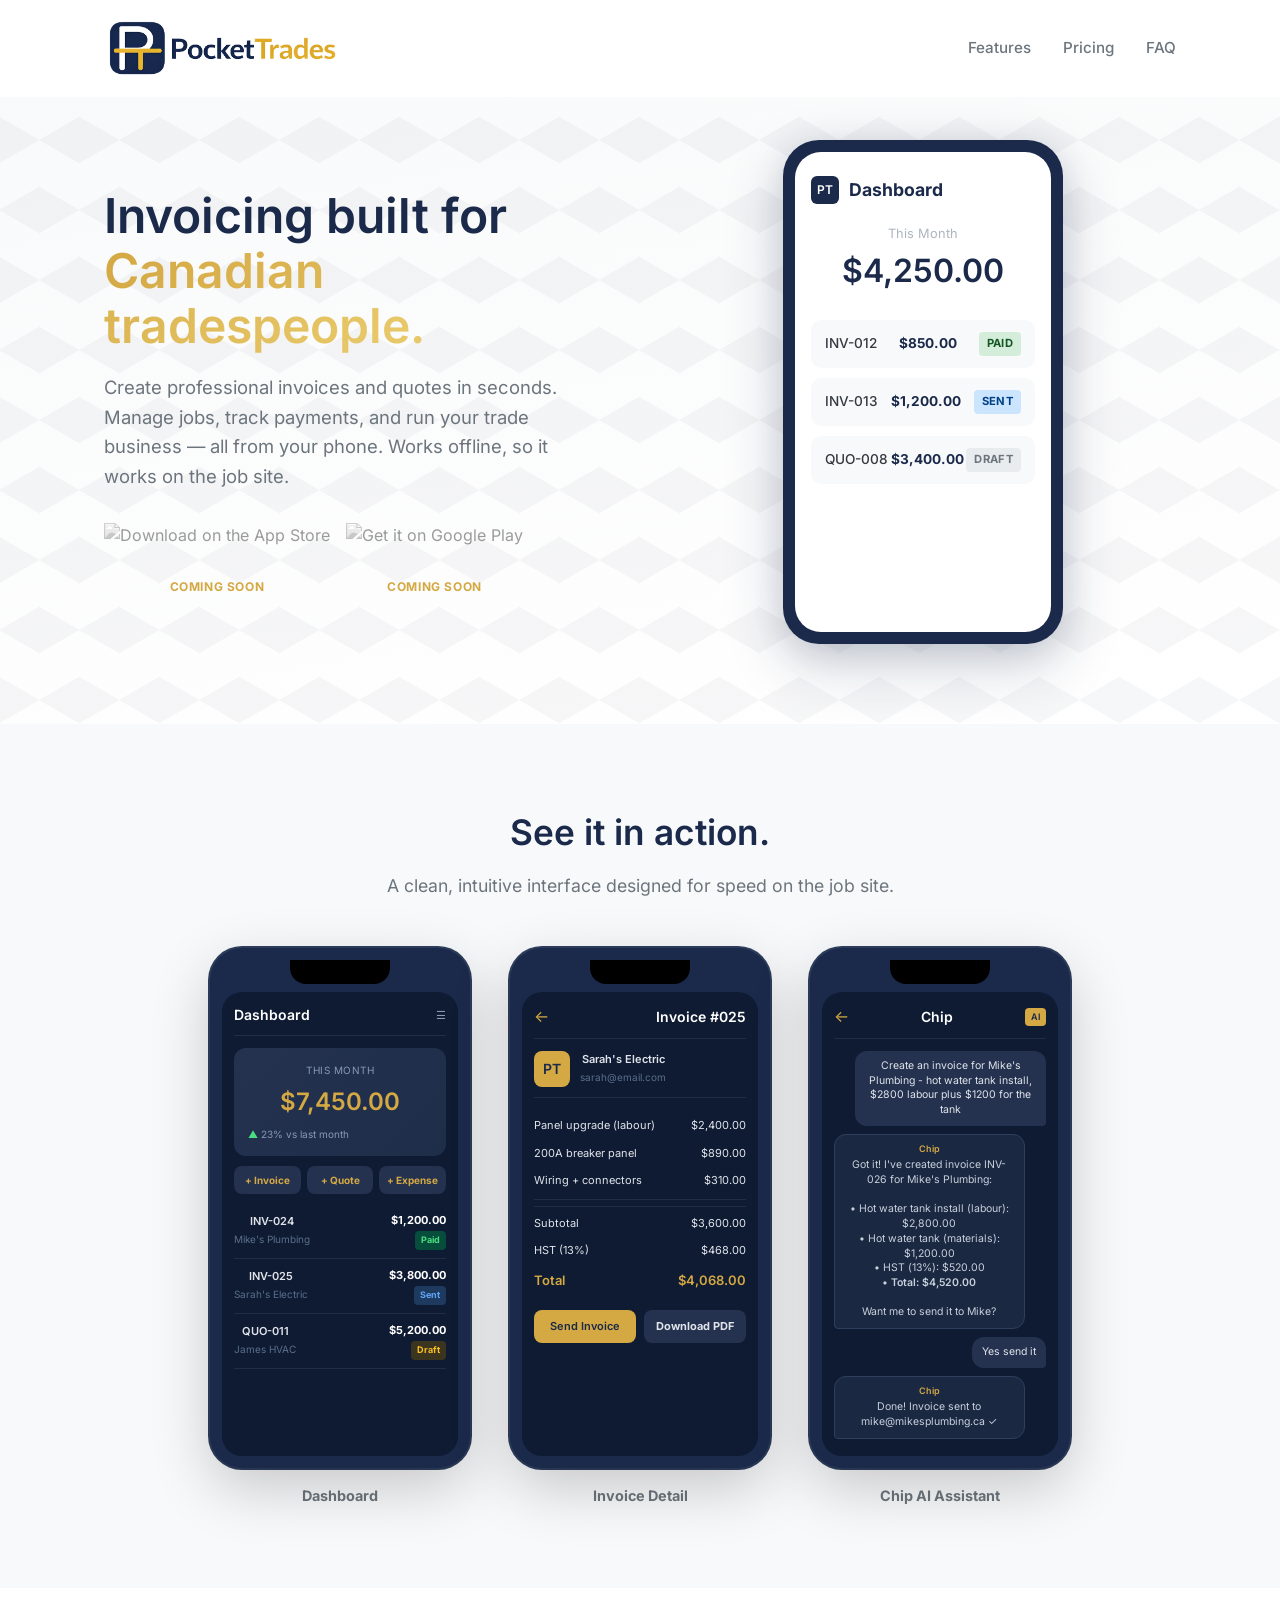
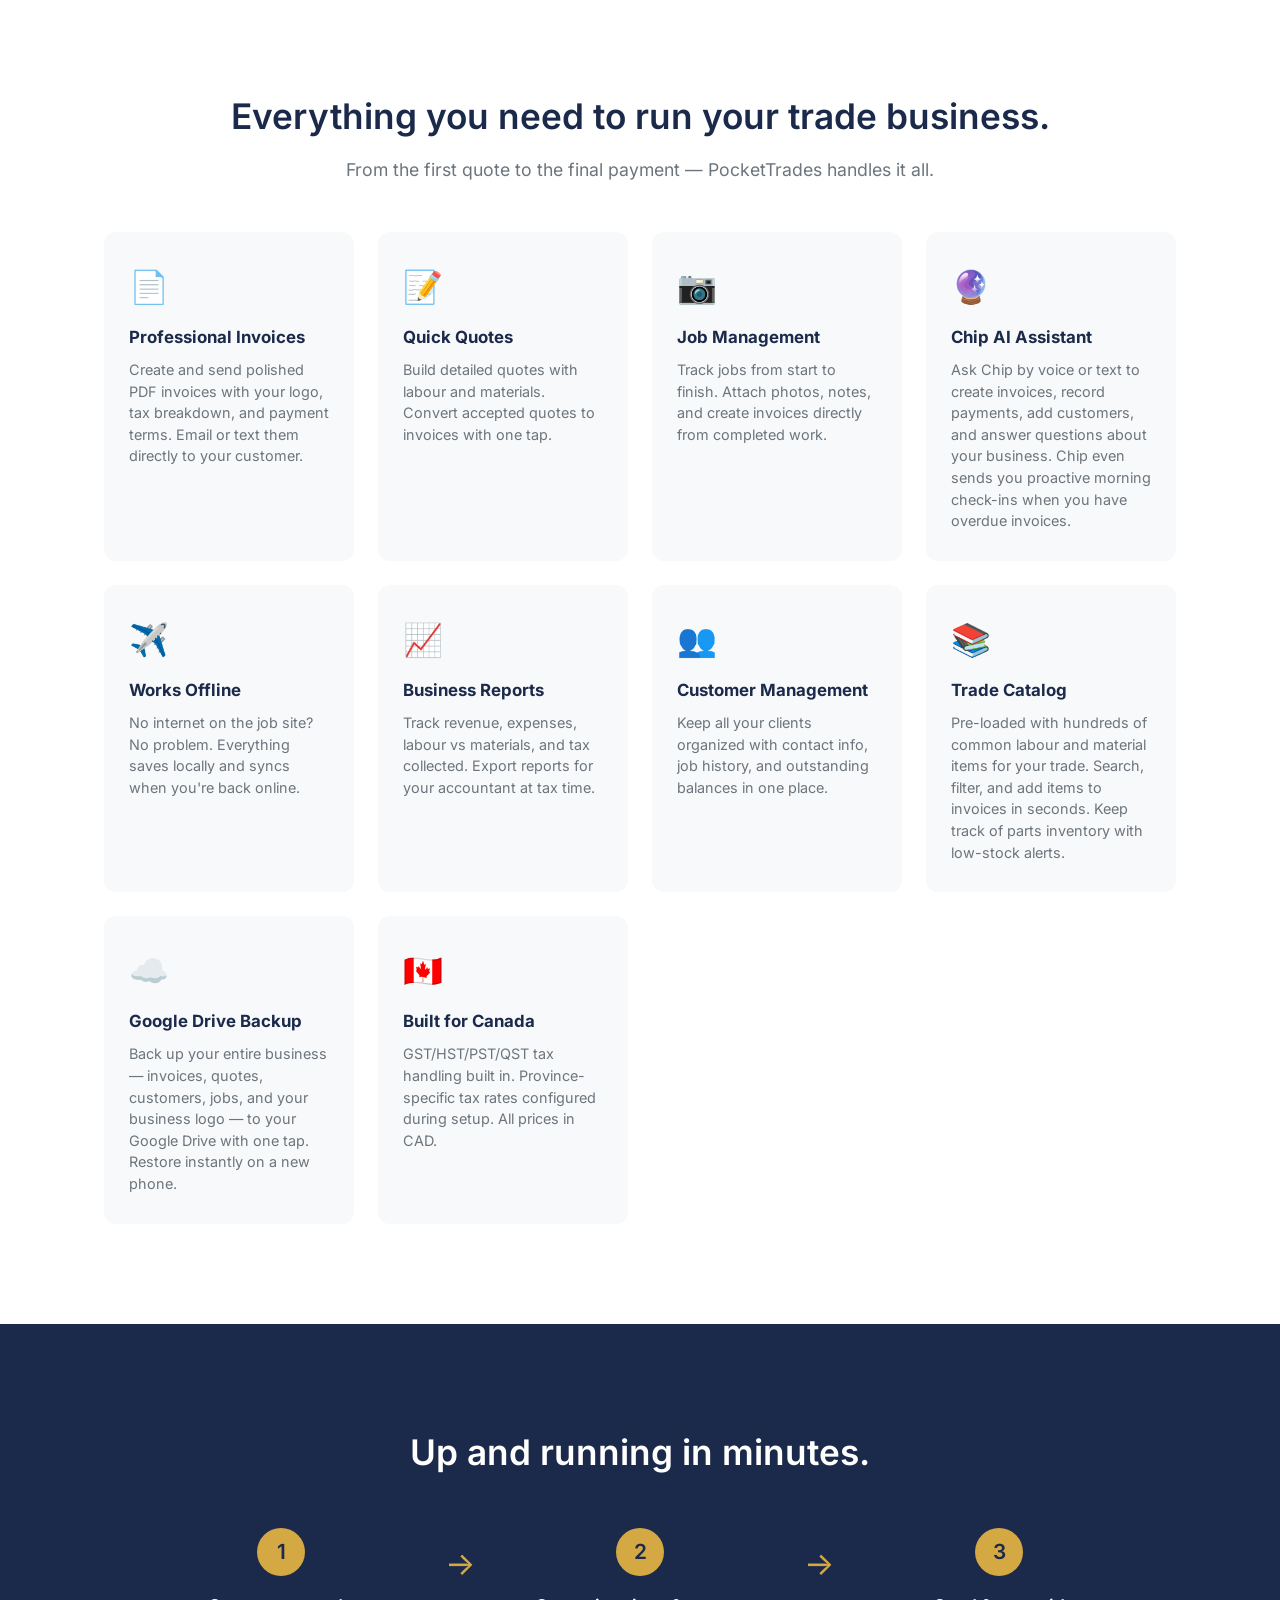
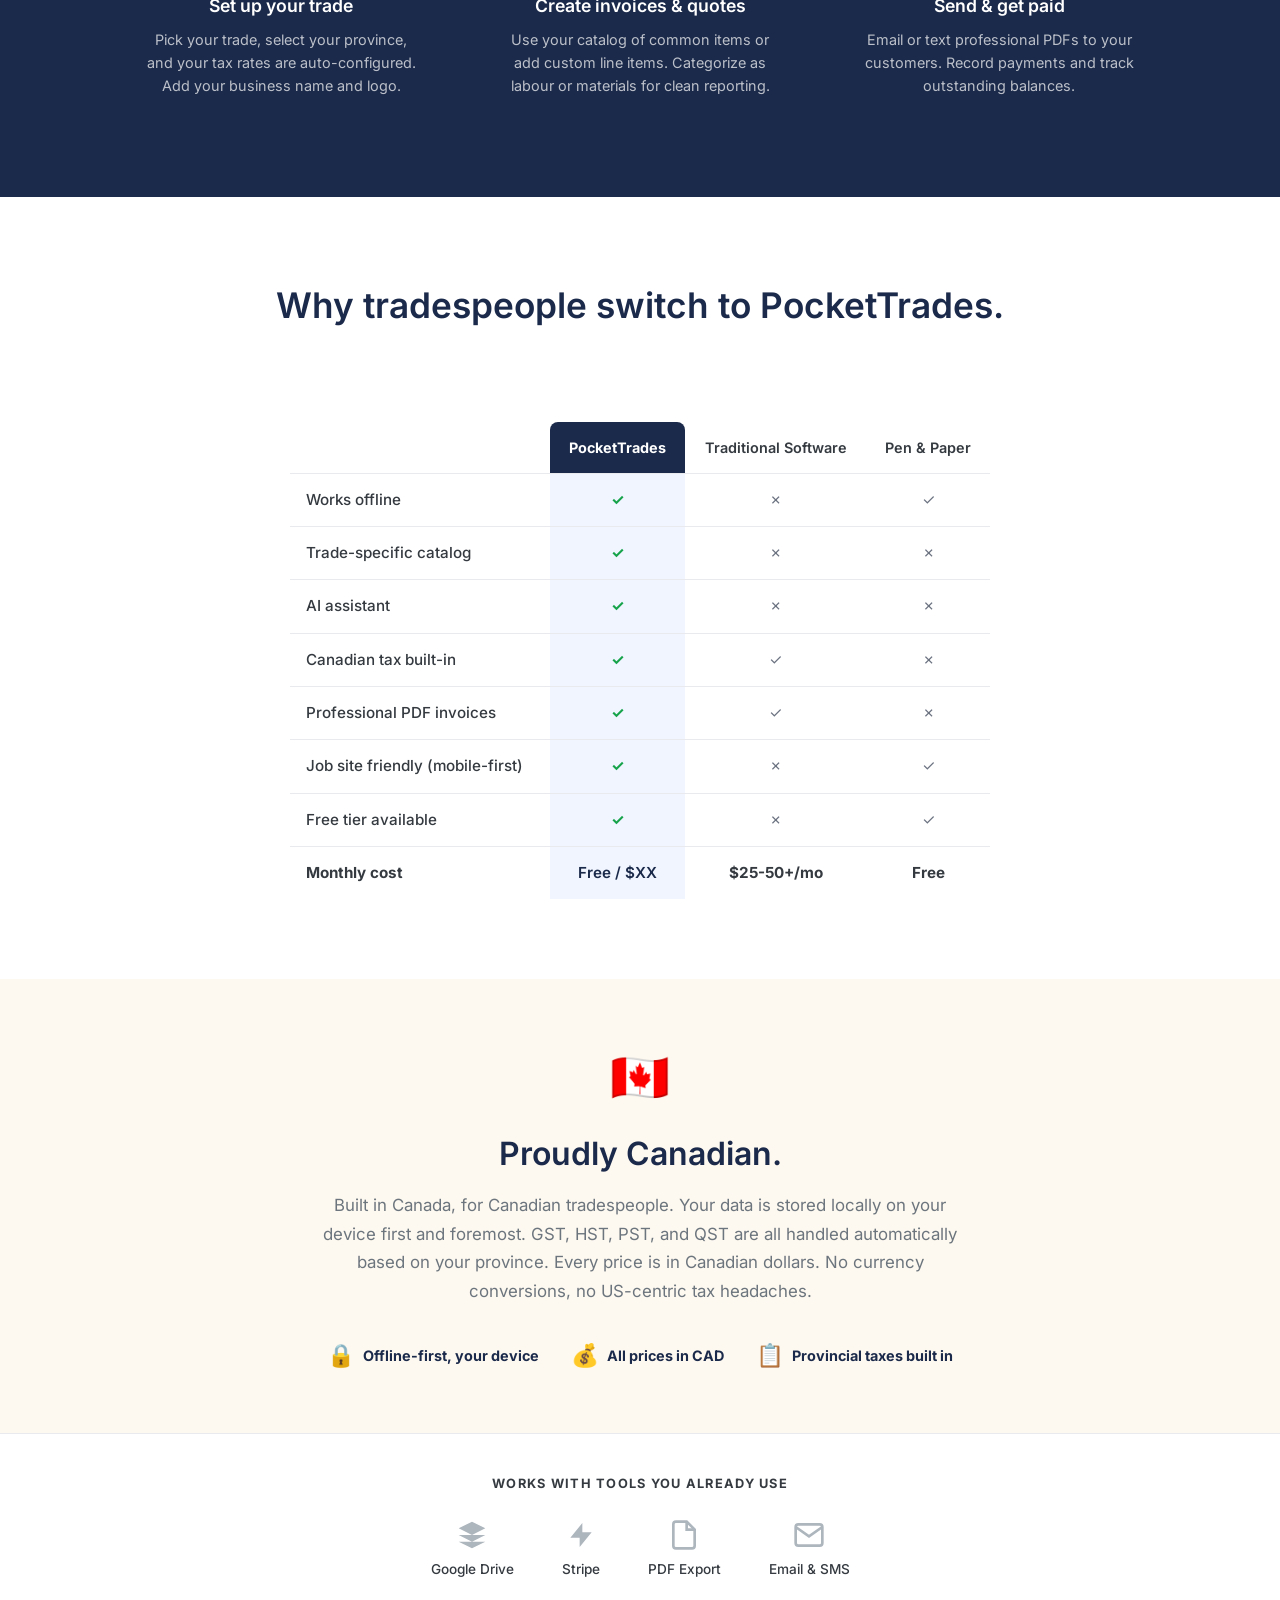
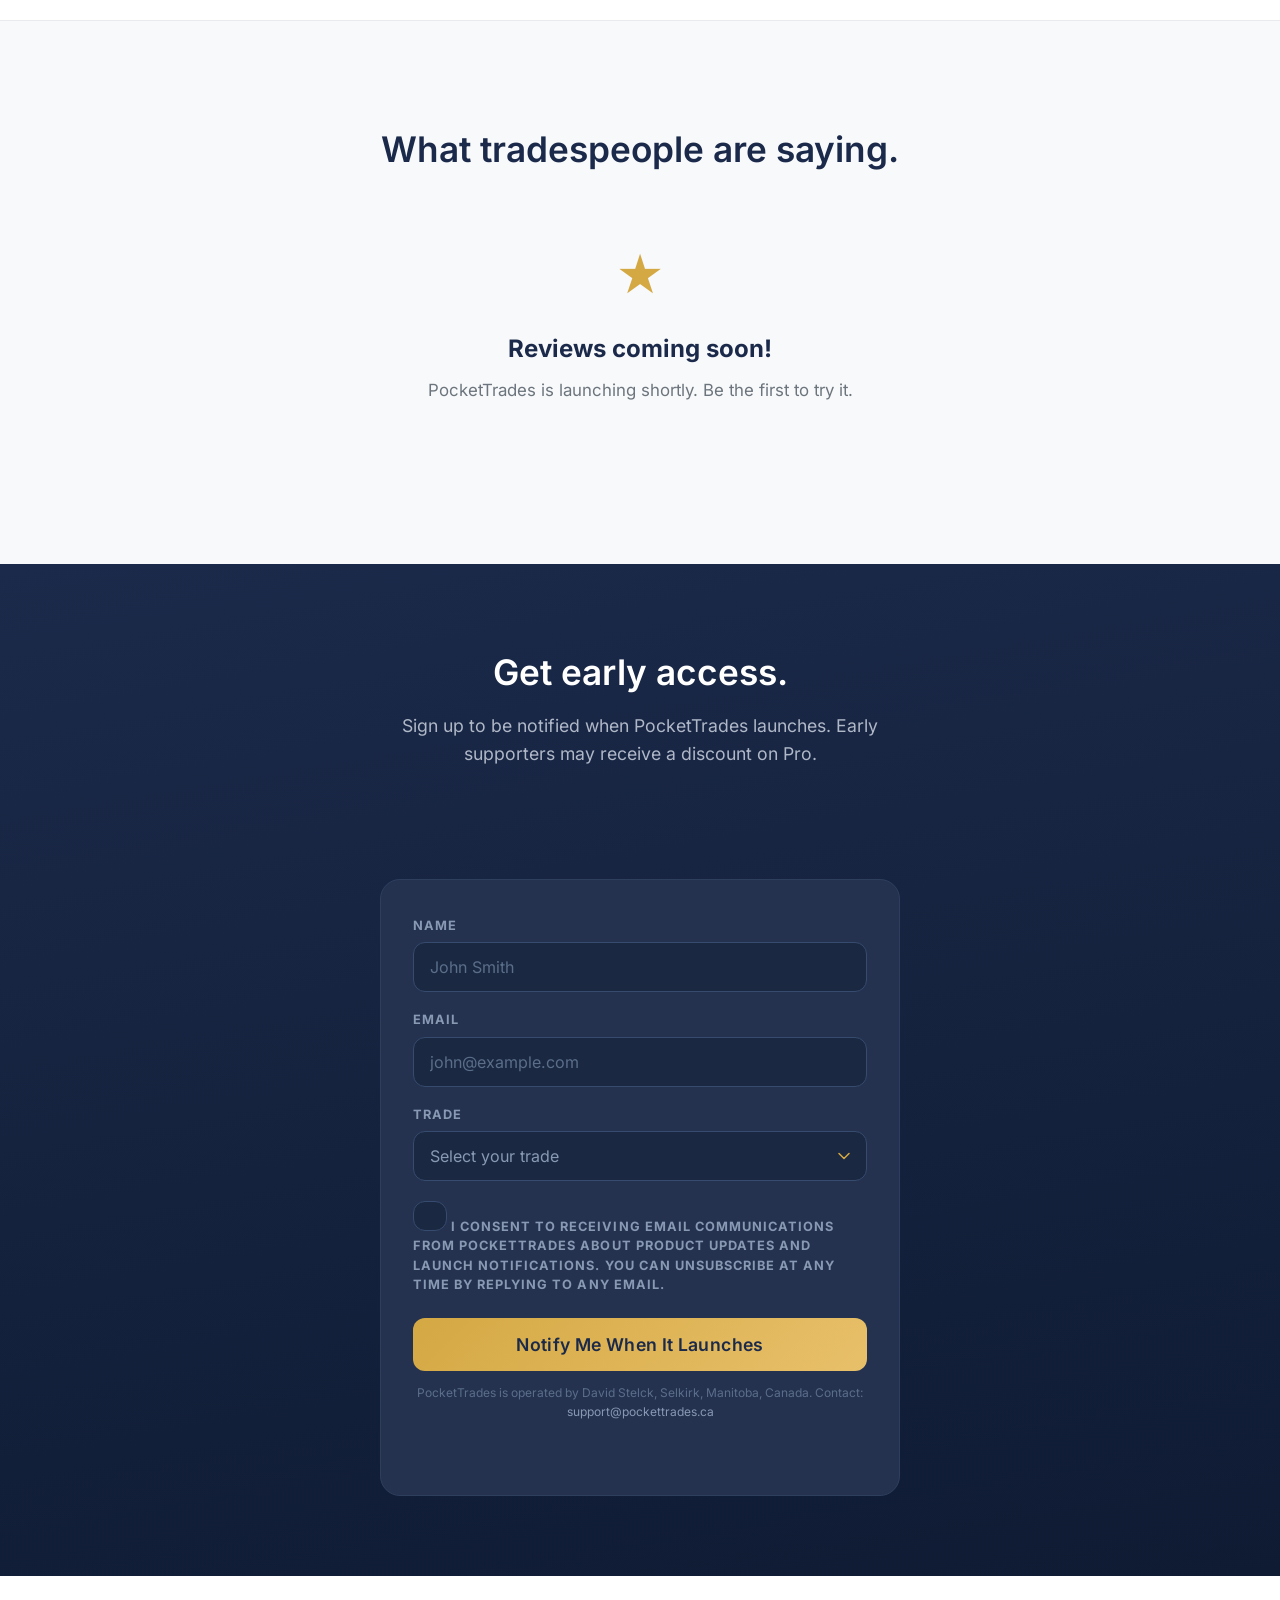
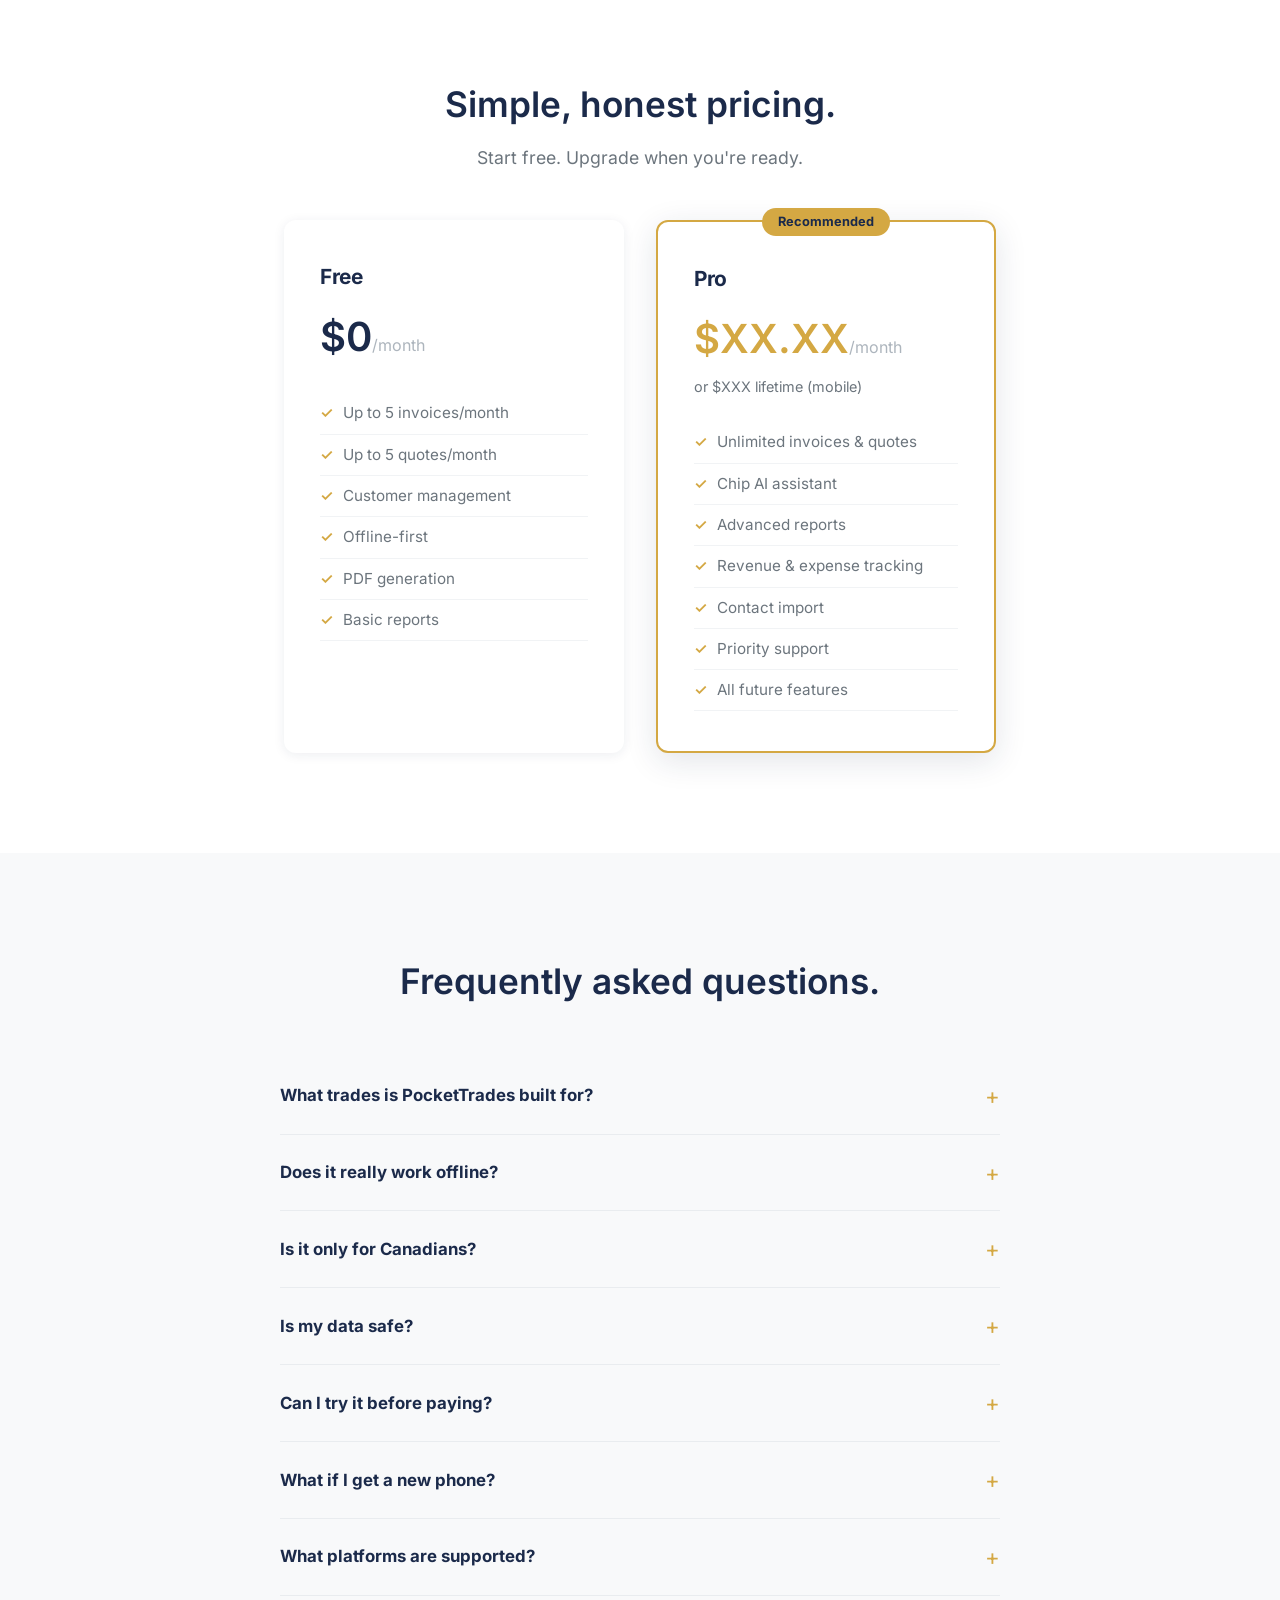
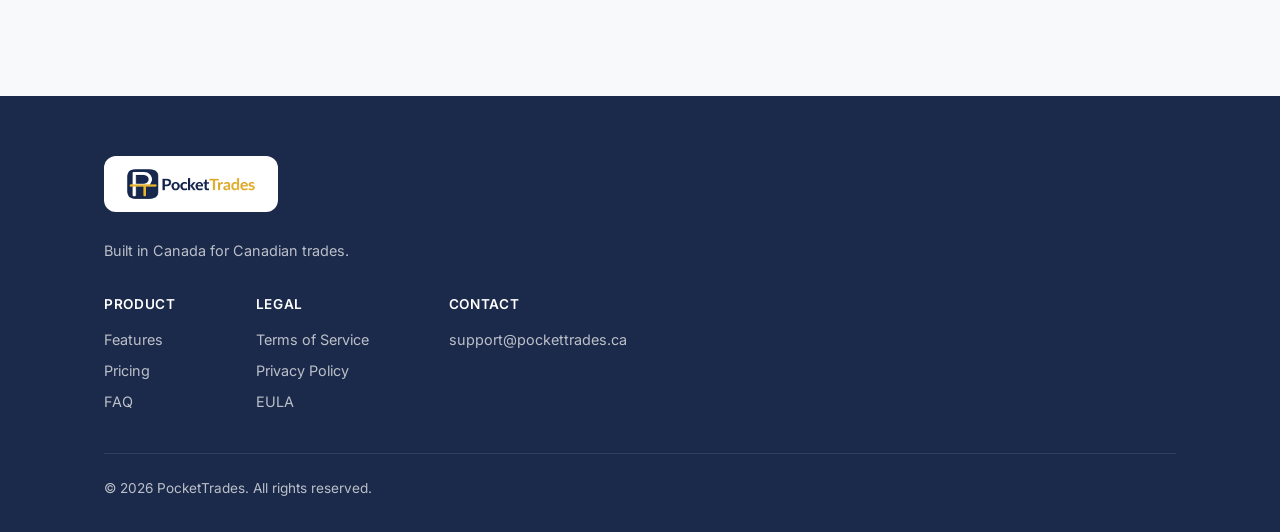
==== commit 45558247: "Legal compliance: CASL consent, self-hosted fonts, accurate claims - CASL: Added explicit consent ch" ====
--- a/index.html
+++ b/index.html
@@ -5,10 +5,13 @@
   <meta name="viewport" content="width=device-width, initial-scale=1.0">
   <title>PocketTrades — Invoicing for Canadian Tradespeople</title>
   <meta name="description" content="Professional invoicing, quotes, and job management built for Canadian tradespeople. Works offline. Available on Android and iOS.">
-  <link rel="preconnect" href="https://fonts.googleapis.com">
-  <link rel="preconnect" href="https://fonts.gstatic.com" crossorigin>
-  <link href="https://fonts.googleapis.com/css2?family=Inter:wght@400;500;600;700&display=swap" rel="stylesheet">
-  <link rel="stylesheet" href="styles.css?v=3">
+  <style>
+    @font-face { font-family: 'Inter'; font-style: normal; font-weight: 400; font-display: swap; src: url('assets/fonts/inter-400.ttf') format('truetype'); }
+    @font-face { font-family: 'Inter'; font-style: normal; font-weight: 500; font-display: swap; src: url('assets/fonts/inter-500.ttf') format('truetype'); }
+    @font-face { font-family: 'Inter'; font-style: normal; font-weight: 600; font-display: swap; src: url('assets/fonts/inter-600.ttf') format('truetype'); }
+    @font-face { font-family: 'Inter'; font-style: normal; font-weight: 700; font-display: swap; src: url('assets/fonts/inter-700.ttf') format('truetype'); }
+  </style>
+  <link rel="stylesheet" href="styles.css?v=5">
 </head>
 <body>
 
@@ -299,7 +302,7 @@
             <tr>
               <th></th>
               <th class="highlight-col">PocketTrades</th>
-              <th>QuickBooks</th>
+              <th>Traditional Software</th>
               <th>Pen &amp; Paper</th>
             </tr>
           </thead>
@@ -349,7 +352,7 @@
             <tr class="price-row">
               <td>Monthly cost</td>
               <td class="highlight-col"><strong>Free / $XX</strong></td>
-              <td>$35+/mo</td>
+              <td>$25-50+/mo</td>
               <td>Free</td>
             </tr>
           </tbody>
@@ -364,11 +367,11 @@
       <div class="canada-inner reveal">
         <div class="canada-flag">&#127464;&#127462;</div>
         <h2>Proudly Canadian.</h2>
-        <p>Built in Canada, for Canadian tradespeople. Your data stays in Canada. GST, HST, PST, and QST are all handled automatically based on your province. Every price is in Canadian dollars. No currency conversions, no US-centric tax headaches.</p>
+        <p>Built in Canada, for Canadian tradespeople. Your data is stored locally on your device first and foremost. GST, HST, PST, and QST are all handled automatically based on your province. Every price is in Canadian dollars. No currency conversions, no US-centric tax headaches.</p>
         <div class="canada-badges">
           <div class="canada-badge">
             <span class="canada-badge-icon">&#128274;</span>
-            <span>Data stored in Canada</span>
+            <span>Offline-first, your device</span>
           </div>
           <div class="canada-badge">
             <span class="canada-badge-icon">&#128176;</span>
@@ -457,8 +460,14 @@
             <option value="other">Other</option>
           </select>
         </div>
+        <div class="form-group consent-group">
+          <label class="consent-label">
+            <input type="checkbox" id="interestConsent" required>
+            <span>I consent to receiving email communications from PocketTrades about product updates and launch notifications. You can unsubscribe at any time by replying to any email.</span>
+          </label>
+        </div>
         <button type="submit" class="interest-btn" id="interestBtn">Notify Me When It Launches</button>
-        <p class="interest-privacy">We'll never share your email. Unsubscribe anytime.</p>
+        <p class="interest-privacy">PocketTrades is operated by David Stelck, Selkirk, Manitoba, Canada. Contact: <a href="mailto:support@pockettrades.ca">support@pockettrades.ca</a></p>
         <p class="interest-msg" id="interestMsg"></p>
       </form>
     </div>
@@ -483,7 +492,7 @@
           </ul>
         </div>
         <div class="pricing-card pro reveal">
-          <div class="pro-badge">Most Popular</div>
+          <div class="pro-badge">Recommended</div>
           <h3>Pro</h3>
           <div class="price gold-text">$XX.XX<span>/month</span></div>
           <div class="price-alt">or $XXX lifetime (mobile)</div>
@@ -608,7 +617,8 @@
           <li>Invoice and quote data (line items, amounts, dates, notes)</li>
           <li>Job scheduling information</li>
           <li>Payment records and expense records</li>
-          <li>Communications with Chip (processed in real-time only, not stored)</li>
+          <li>Communications with Chip (see Data Retention section for details)</li>
+          <li>Voice input: If you use voice input with Chip, audio is processed locally on your device. We do not record, store, or transmit audio data.</li>
         </ul>
         <p>Information Collected Automatically:</p>
         <ul>
@@ -639,11 +649,11 @@
         <p><strong>Supabase:</strong> Authentication and cloud data sync. Subject to Supabase's Privacy Policy.</p>
         <p><strong>Stripe Connect:</strong> Payment processing on invoices. Subject to Stripe's Privacy Policy.</p>
         <p><strong>Apple App Store / Google Play Store:</strong> Subscription billing. Subject to their respective privacy policies.</p>
-        <p><strong>AI Processing (Chip):</strong> Chip is powered by open-source AI language models (Qwen 2.5 family by Alibaba Cloud, licensed under Apache 2.0). These models run entirely on our own infrastructure in Canada. Conversations are processed in real-time, not stored, and not shared with any third party. Your data never leaves our servers and is not used to train AI models.</p>
+        <p><strong>AI Processing (Chip):</strong> Chip is powered by open-source AI language models (Qwen 2.5 family by Alibaba Cloud, licensed under Apache 2.0). These models run entirely on our own infrastructure in Canada. Anonymized conversation logs may be temporarily retained for up to 30 days for service improvement and abuse prevention, after which they are automatically deleted. Your data is not shared with any third party and is not used to train AI models.</p>
         <h3>6. Data Retention</h3>
         <p><strong>Local Data:</strong> Persists on your device until you uninstall the App or clear its data. You have full control.</p>
         <p><strong>Cloud Data:</strong> Retained while your account is active. Permanently deleted within 30 days of account deletion request.</p>
-        <p><strong>AI Conversations:</strong> Processed in real-time only. No conversation history is retained on our servers.</p>
+        <p><strong>AI Conversations:</strong> Conversations with Chip are processed in real-time. Anonymized conversation logs may be temporarily retained for up to 30 days for service improvement and abuse prevention, after which they are automatically deleted. No conversation content is shared with third parties or used to train AI models.</p>
         <p><strong>Business Records:</strong> Invoices, quotes, payments, and expenses are retained as long as your account is active. These are essential for your bookkeeping and CRA tax filings. You may export or delete at any time.</p>
         <h3>7. Your Rights Under PIPEDA (Federal)</h3>
         <p>Under the Personal Information Protection and Electronic Documents Act, you have the right to:</p>
@@ -856,8 +866,13 @@
         const res = await fetch('https://pockettrades.ca/api/interest/count');
         const data = await res.json();
         const el = document.getElementById('signupCounter');
-        if (data.count > 0) {
-          el.innerHTML = '<span class="counter-number">' + data.count + '</span> tradesperson' + (data.count === 1 ? '' : 's') + ' already signed up';
+        if (data.count > 0 && Number.isInteger(data.count)) {
+          const num = document.createElement('span');
+          num.className = 'counter-number';
+          num.textContent = data.count;
+          el.textContent = '';
+          el.appendChild(num);
+          el.appendChild(document.createTextNode(' tradesperson' + (data.count === 1 ? '' : 's') + ' already signed up'));
         }
       } catch(e) {}
     }
--- a/styles.css
+++ b/styles.css
@@ -923,6 +923,31 @@
   border-color: #D4A843;
   box-shadow: 0 0 0 3px rgba(212,168,67,0.2);
 }
+.consent-group { margin-bottom: 8px; }
+.consent-label {
+  display: flex;
+  gap: 10px;
+  align-items: flex-start;
+  color: #8899b3;
+  font-size: 0.8rem;
+  line-height: 1.5;
+  cursor: pointer;
+}
+.consent-label input[type="checkbox"] {
+  width: 18px;
+  height: 18px;
+  min-width: 18px;
+  margin-top: 2px;
+  accent-color: #D4A843;
+  cursor: pointer;
+}
+.interest-privacy {
+  text-align: center;
+  color: #5a6e8a;
+  font-size: 0.75rem;
+  margin-top: 12px;
+}
+.interest-privacy a { color: #8899b3; }
 .interest-btn {
   display: block;
   width: 100%;
@@ -950,11 +975,8 @@
   cursor: not-allowed;
   transform: none;
 }
-.interest-privacy {
-  text-align: center;
-  color: #5a6e8a;
-  font-size: 0.78rem;
-  margin-top: 16px;
+/* duplicate removed - .interest-privacy defined above */
+.interest-msg-spacer {
 }
 .interest-msg {
   text-align: center;
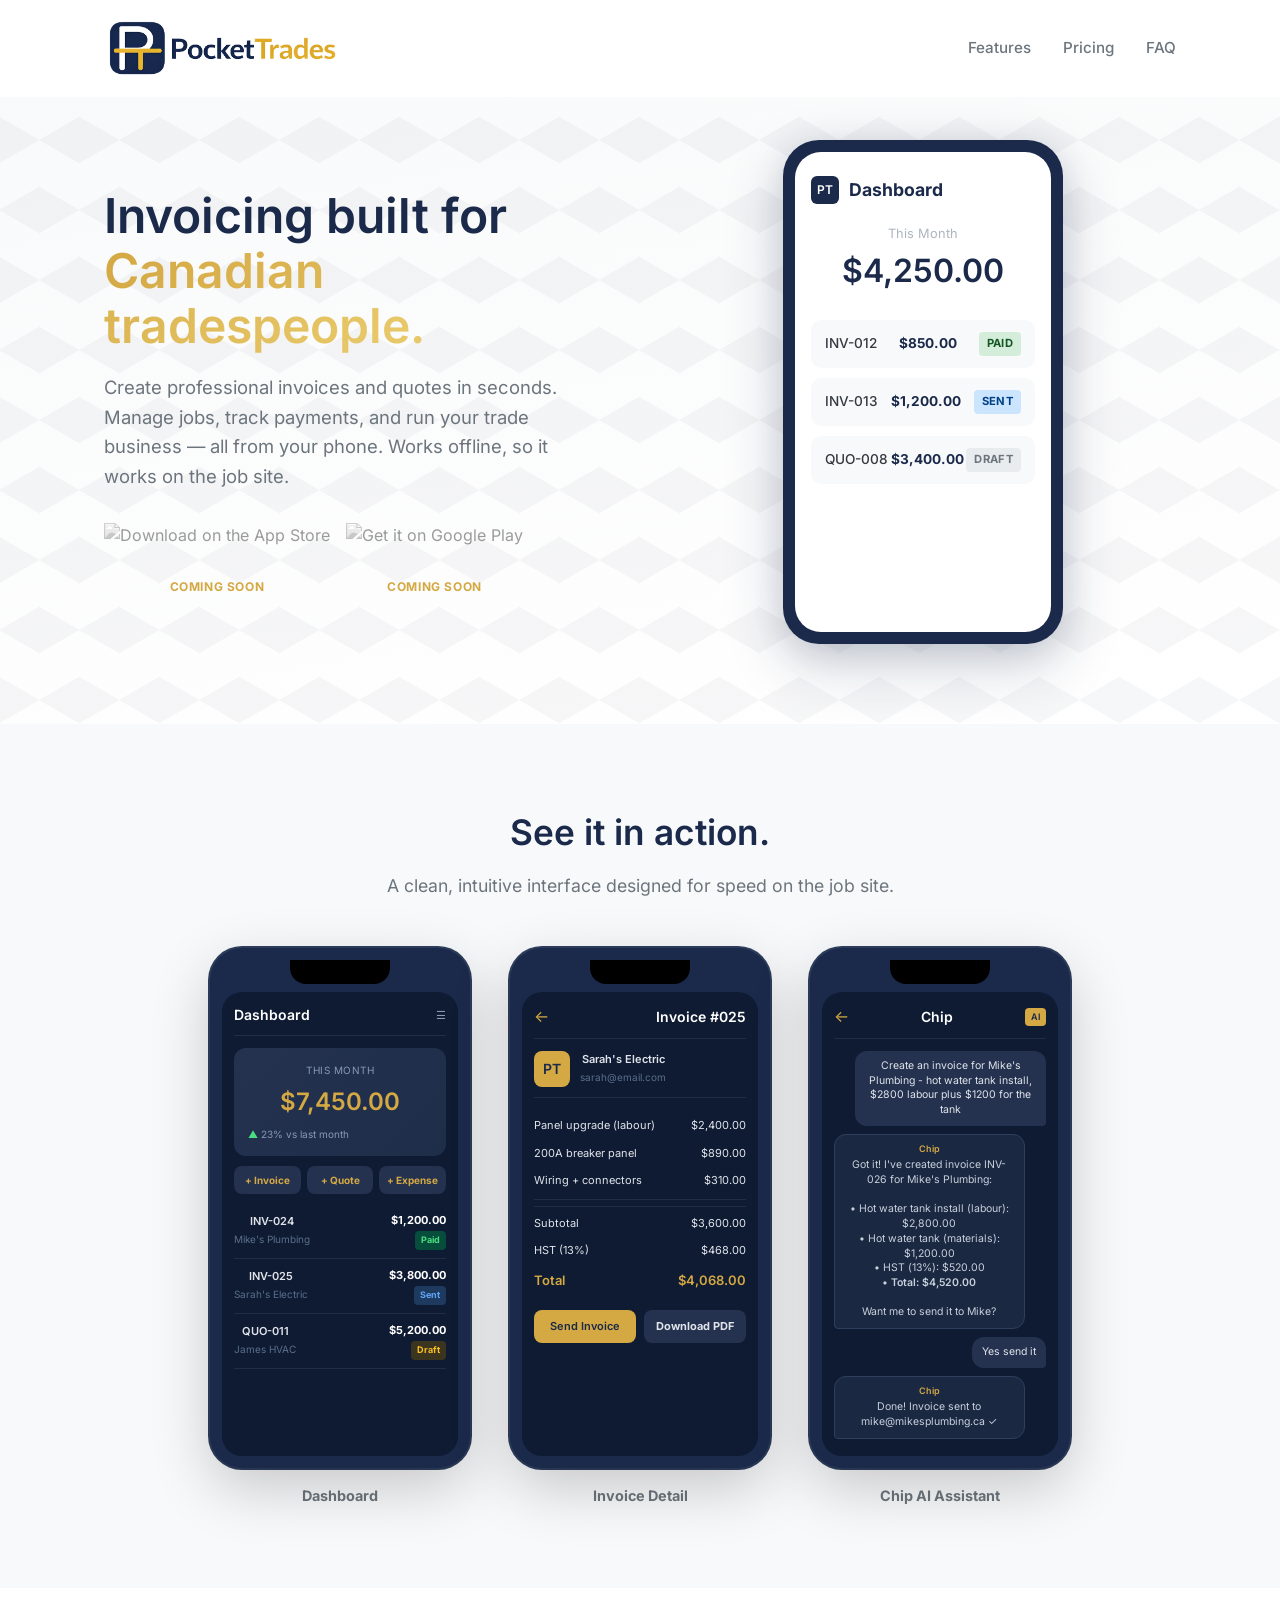
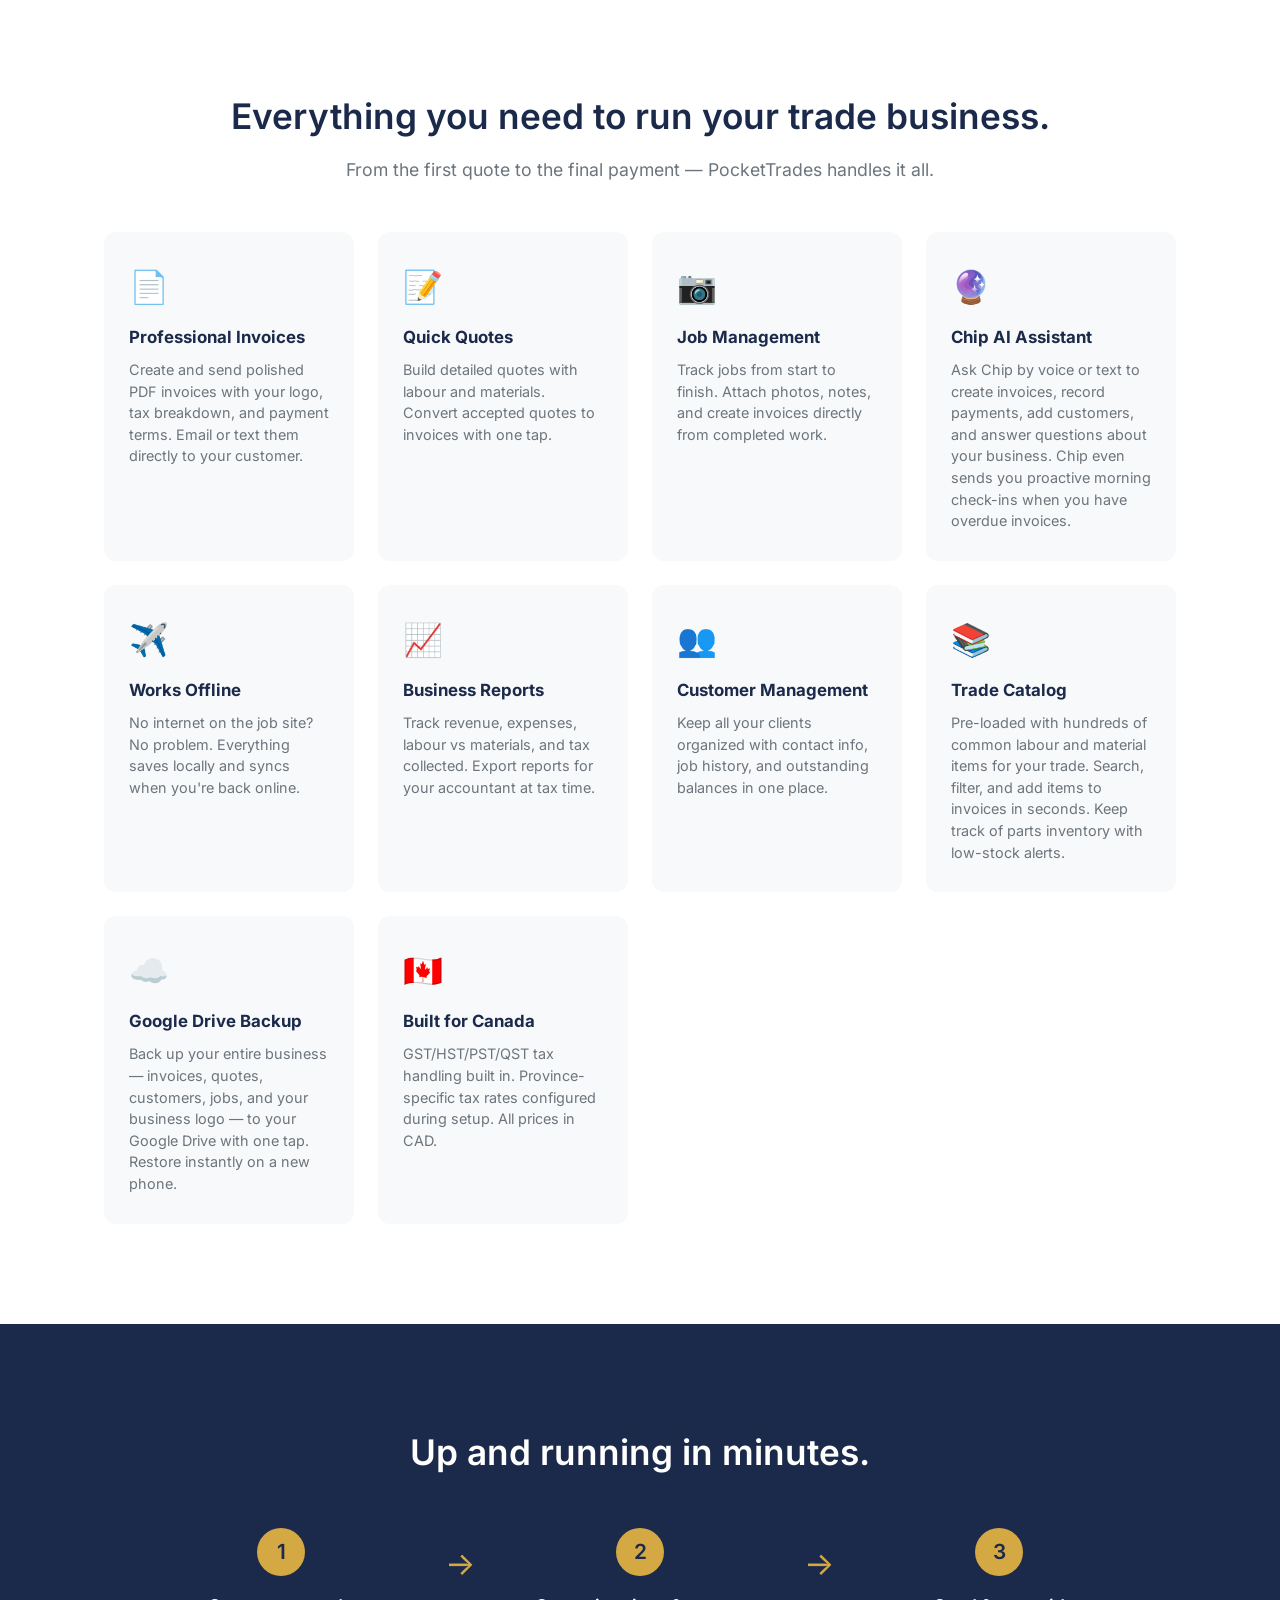
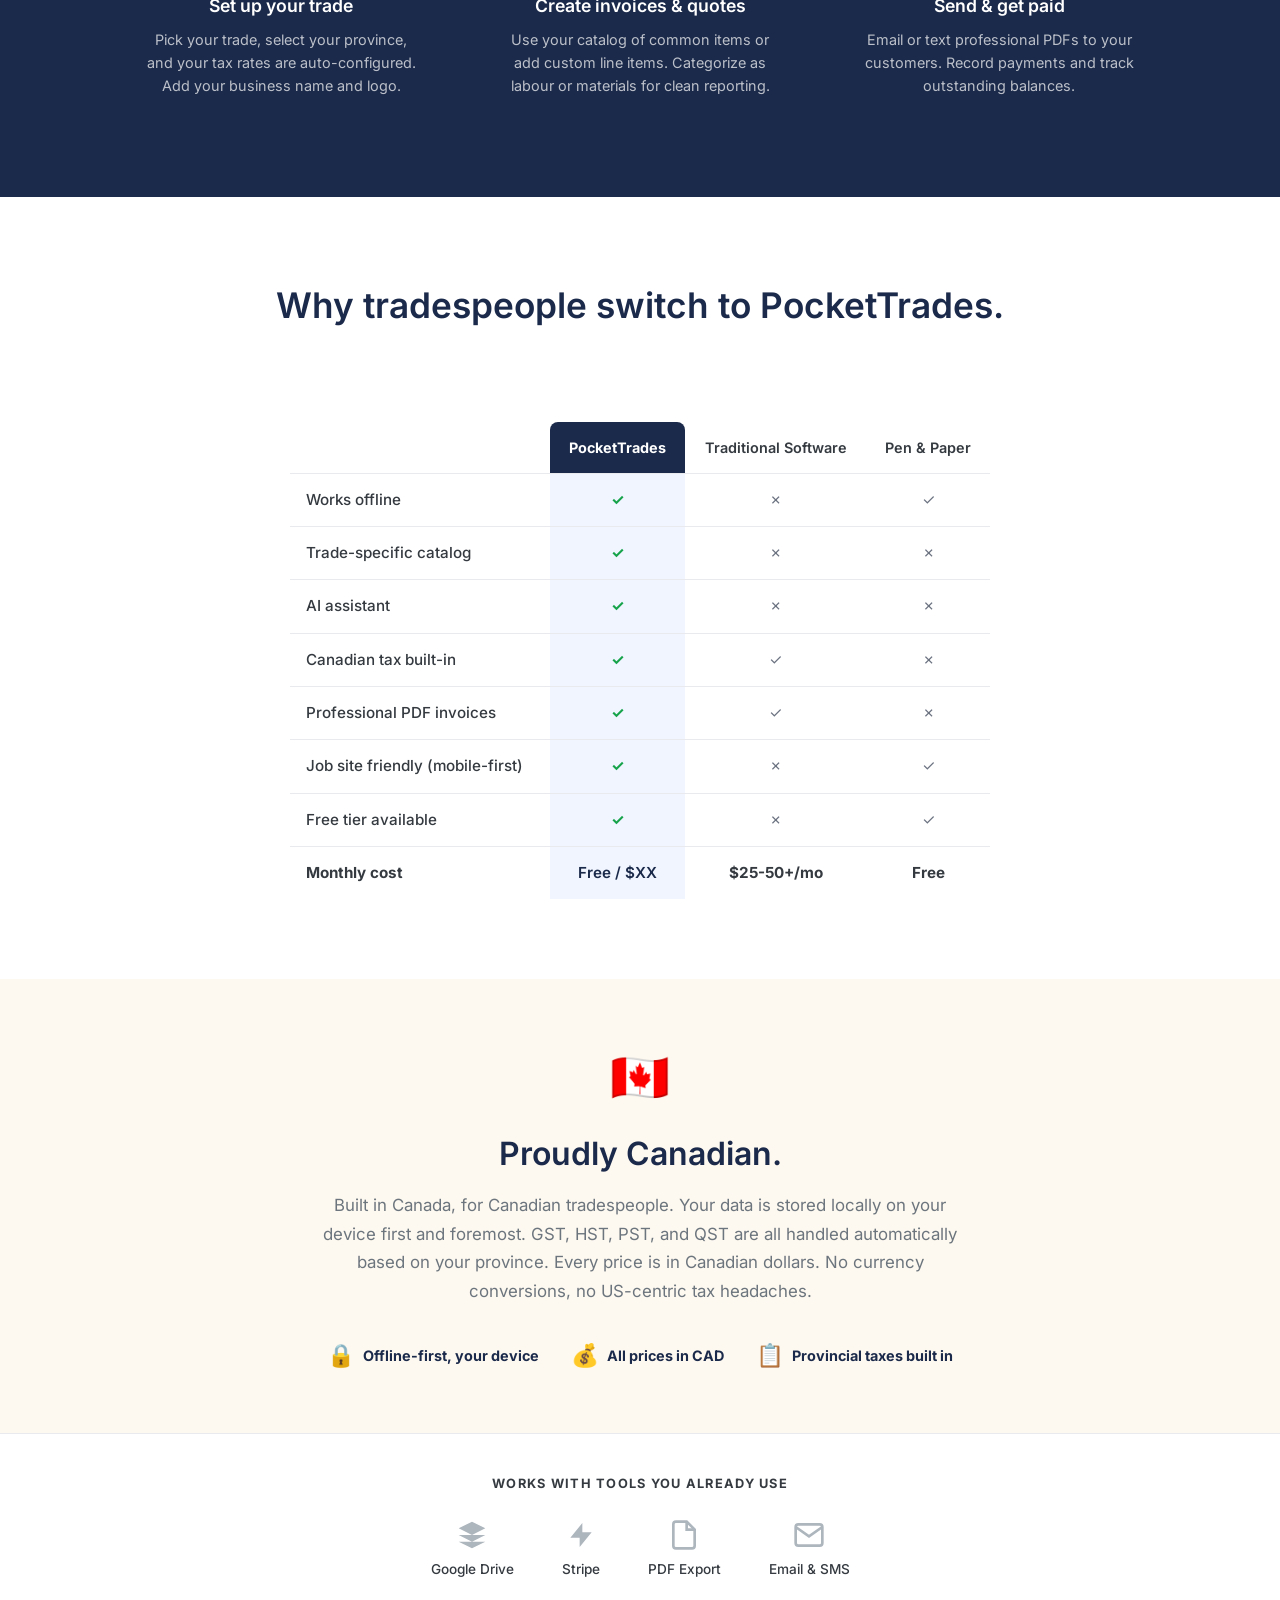
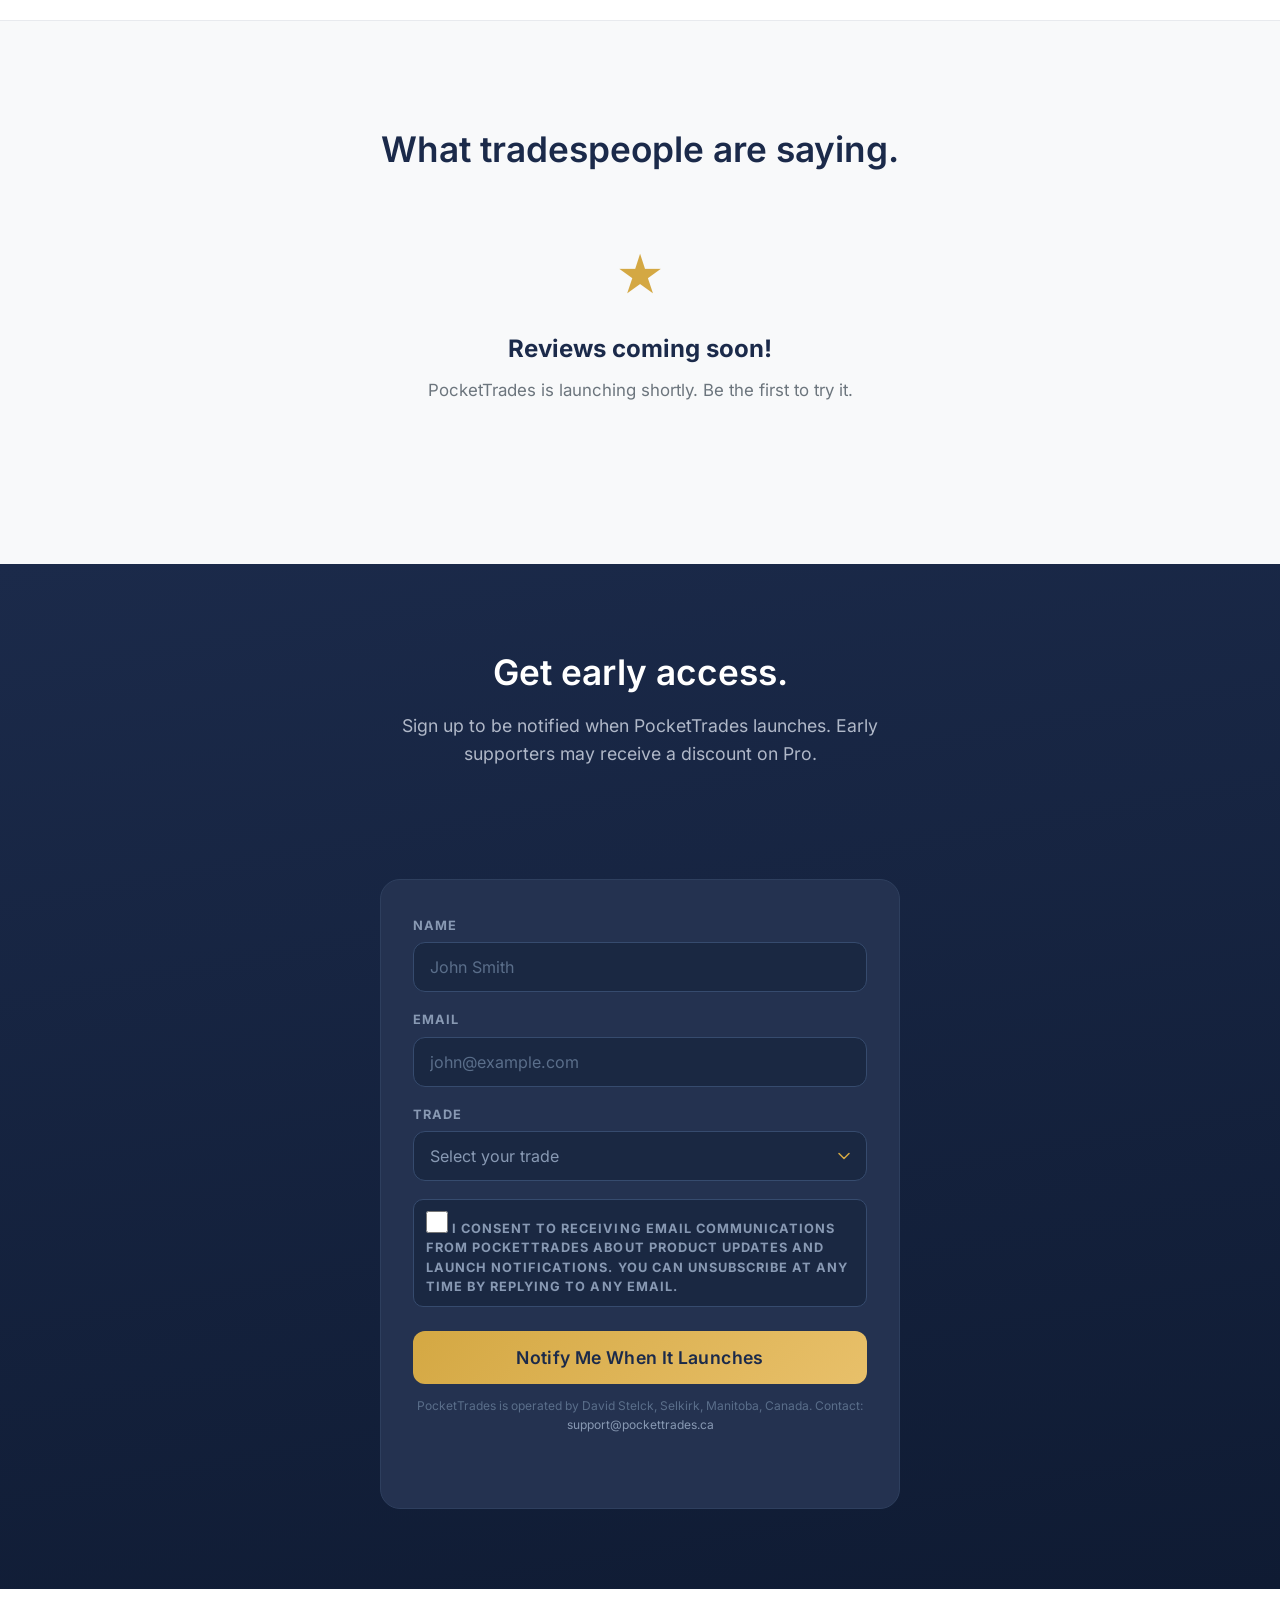
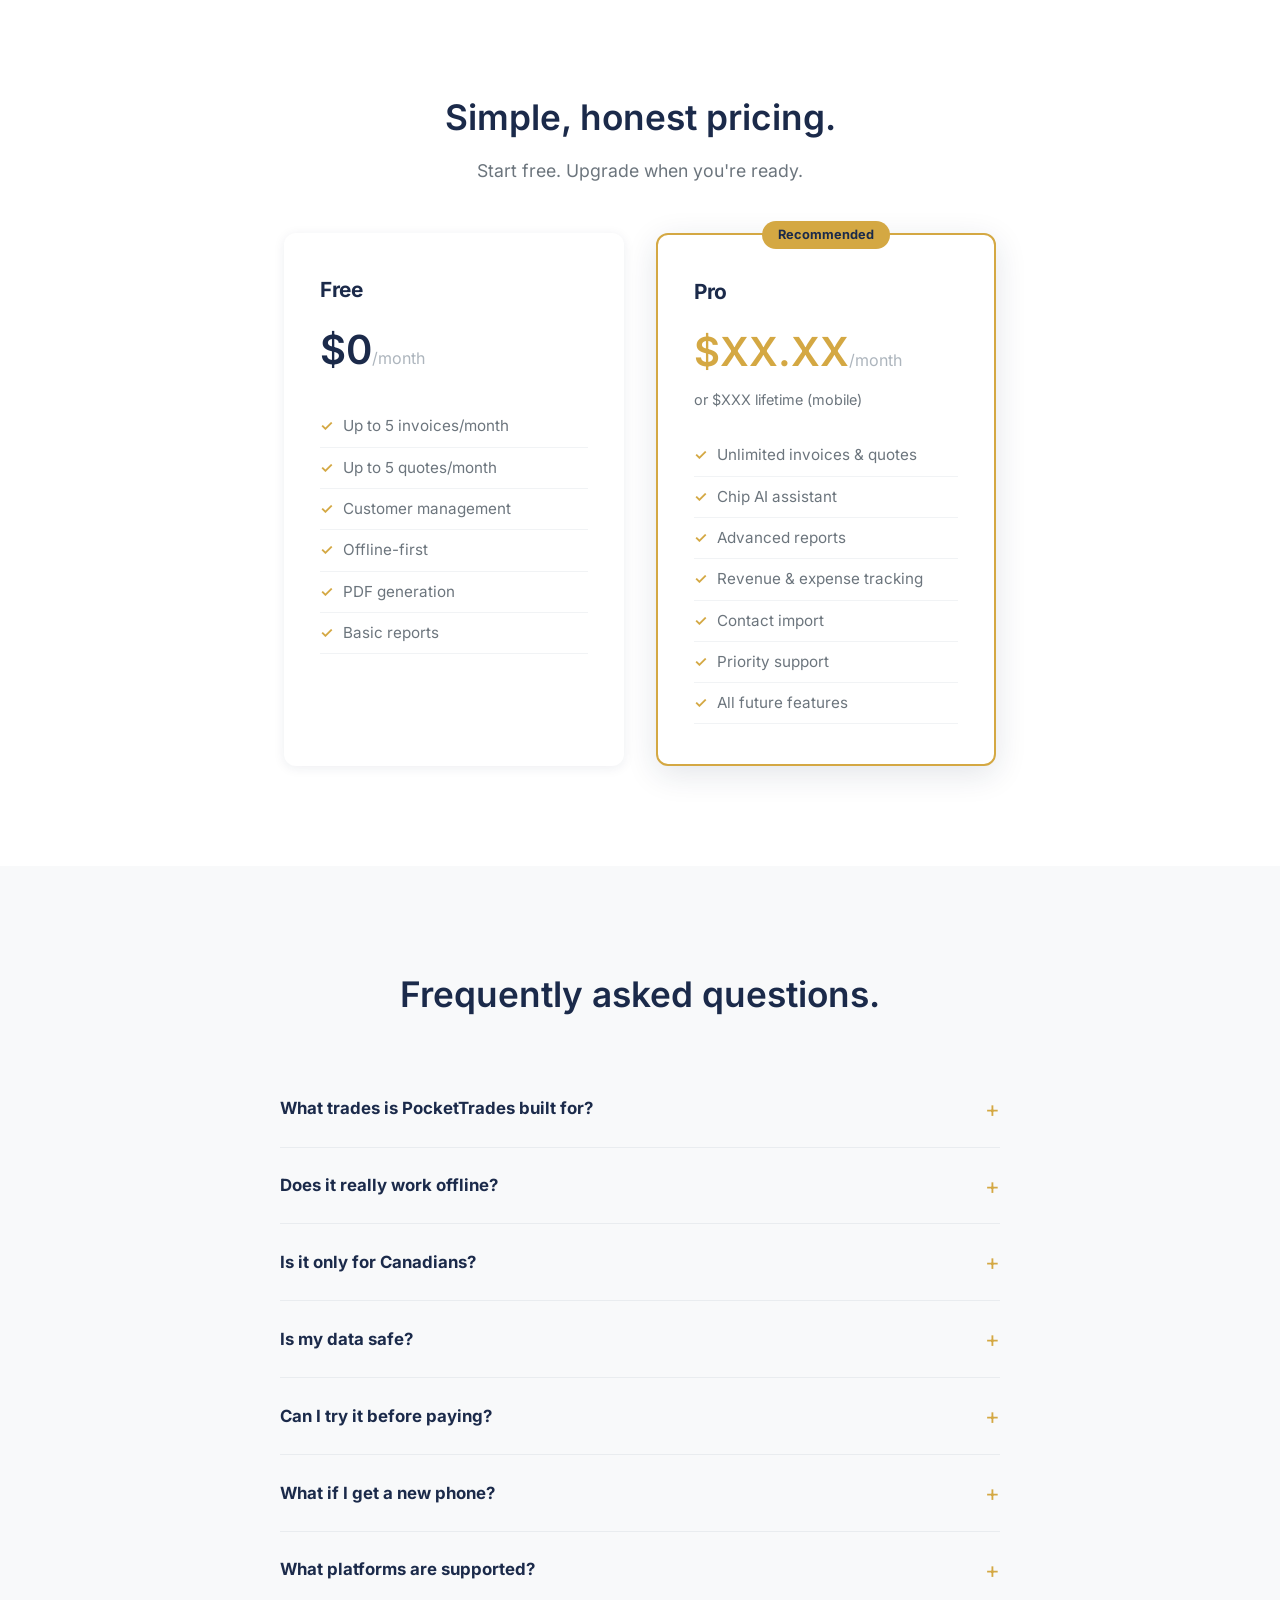
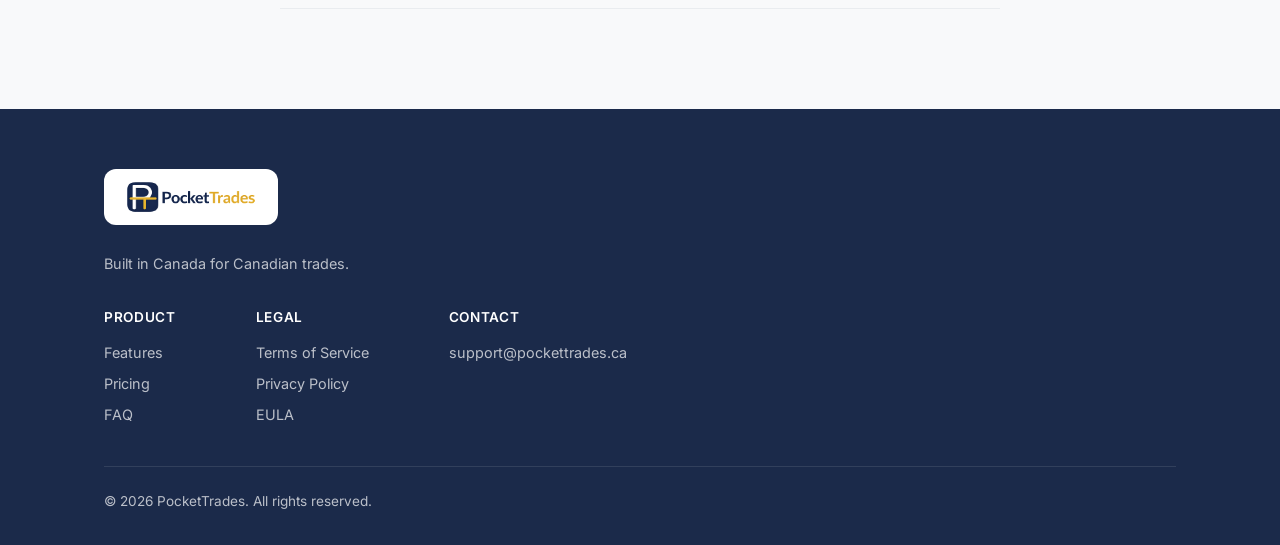
==== commit 381dde8a: "Fix signup button: larger consent checkbox with visual feedback - Consent checkbox now in a styled c" ====
--- a/index.html
+++ b/index.html
@@ -11,7 +11,7 @@
     @font-face { font-family: 'Inter'; font-style: normal; font-weight: 600; font-display: swap; src: url('assets/fonts/inter-600.ttf') format('truetype'); }
     @font-face { font-family: 'Inter'; font-style: normal; font-weight: 700; font-display: swap; src: url('assets/fonts/inter-700.ttf') format('truetype'); }
   </style>
-  <link rel="stylesheet" href="styles.css?v=5">
+  <link rel="stylesheet" href="styles.css?v=6">
 </head>
 <body>
 
@@ -881,6 +881,14 @@
     // === Interest form submission ===
     async function submitInterest(e) {
       e.preventDefault();
+      // Check consent checkbox
+      const consent = document.getElementById('interestConsent');
+      if (!consent.checked) {
+        consent.closest('.consent-label').style.borderColor = '#EF4444';
+        consent.closest('.consent-label').style.animation = 'shake 0.3s';
+        setTimeout(() => { consent.closest('.consent-label').style.animation = ''; }, 300);
+        return;
+      }
       const btn = document.getElementById('interestBtn');
       const msg = document.getElementById('interestMsg');
       btn.disabled = true;
--- a/styles.css
+++ b/styles.css
@@ -923,23 +923,32 @@
   border-color: #D4A843;
   box-shadow: 0 0 0 3px rgba(212,168,67,0.2);
 }
-.consent-group { margin-bottom: 8px; }
+.consent-group { margin-bottom: 12px; }
 .consent-label {
   display: flex;
-  gap: 10px;
+  gap: 12px;
   align-items: flex-start;
   color: #8899b3;
   font-size: 0.8rem;
   line-height: 1.5;
   cursor: pointer;
+  padding: 10px 12px;
+  border: 1.5px solid #364b6e;
+  border-radius: 10px;
+  background: #1a2842;
+  transition: border-color 0.2s;
+}
+.consent-label:has(input:checked) {
+  border-color: #D4A843;
 }
 .consent-label input[type="checkbox"] {
-  width: 18px;
-  height: 18px;
-  min-width: 18px;
-  margin-top: 2px;
+  width: 22px;
+  height: 22px;
+  min-width: 22px;
+  margin-top: 1px;
   accent-color: #D4A843;
   cursor: pointer;
+  -webkit-appearance: checkbox;
 }
 .interest-privacy {
   text-align: center;
@@ -988,6 +997,12 @@
 .interest-msg.success { color: #4ADE80; }
 .interest-msg.error { color: #F87171; }
 
+@keyframes shake {
+  0%, 100% { transform: translateX(0); }
+  25% { transform: translateX(-6px); }
+  75% { transform: translateX(6px); }
+}
+
 /* ===== Reduced motion ===== */
 @media (prefers-reduced-motion: reduce) {
   .reveal { opacity: 1; transform: none; transition: none; }
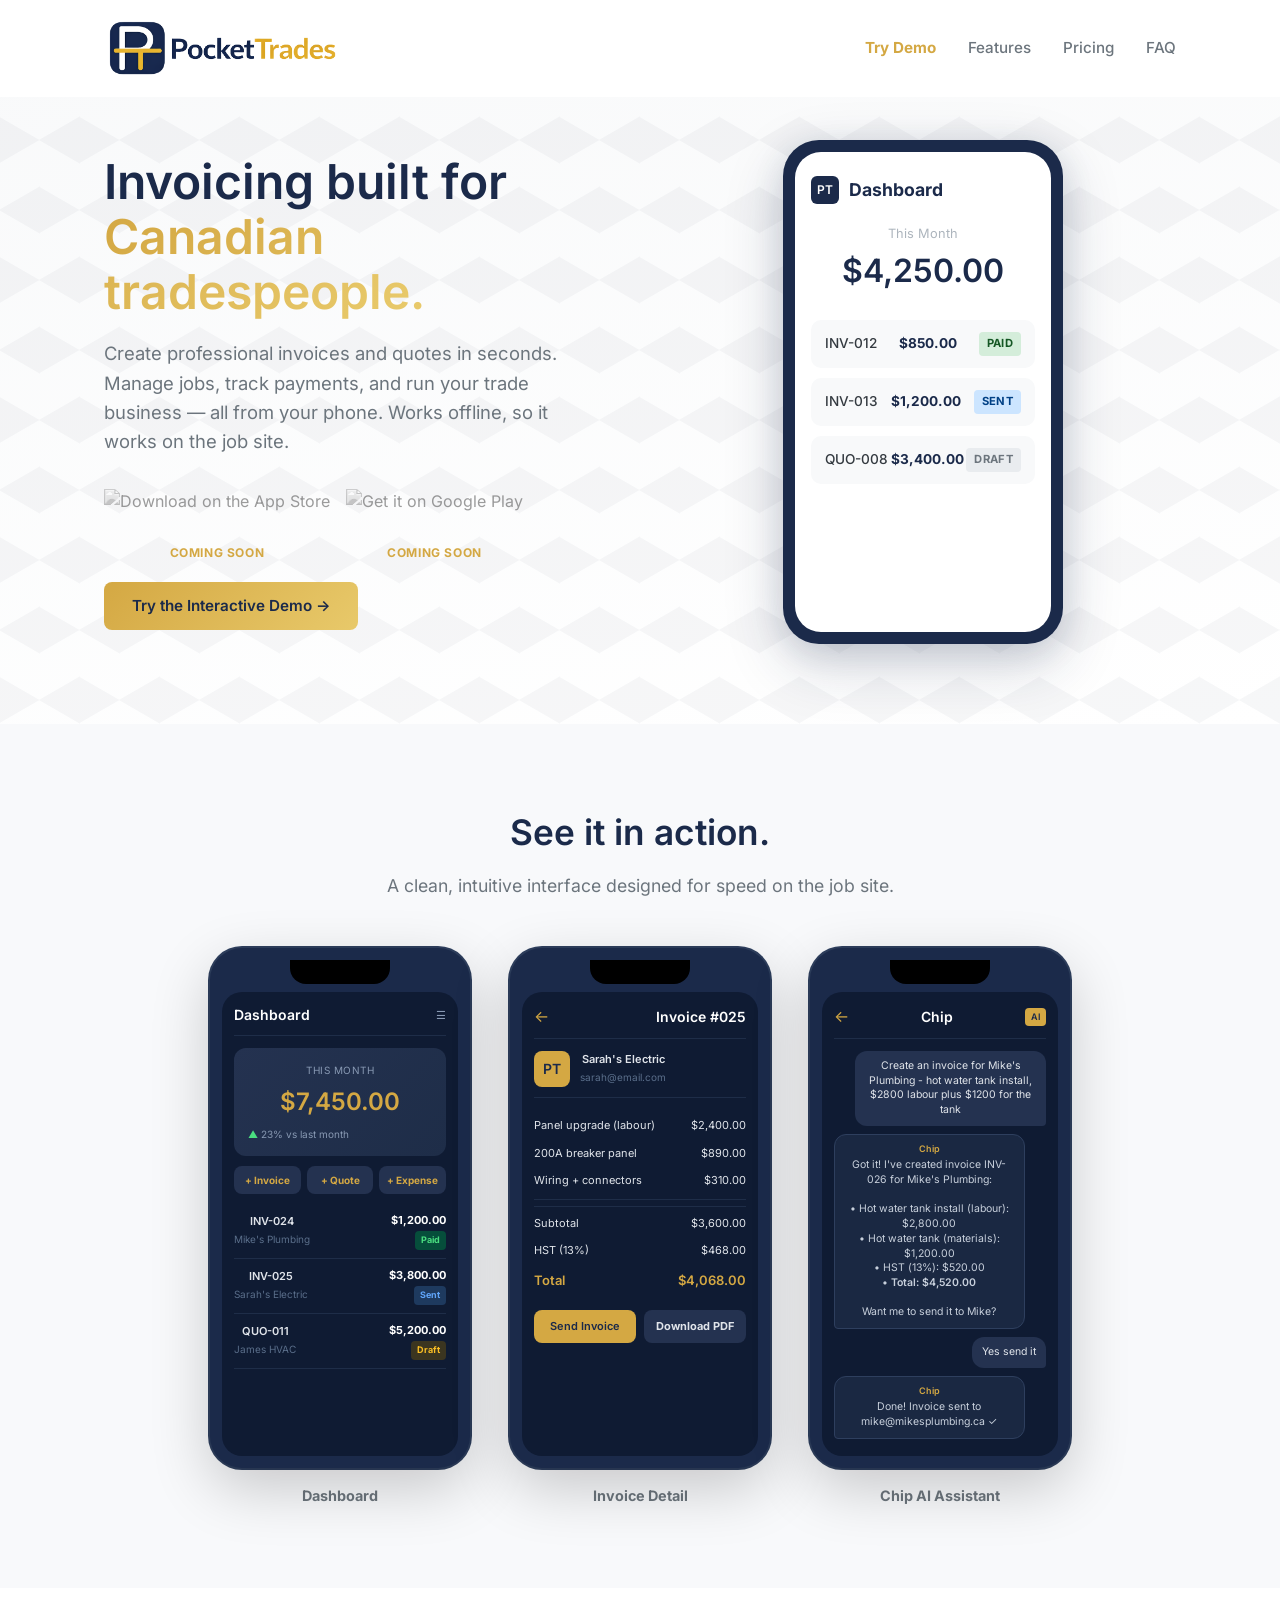
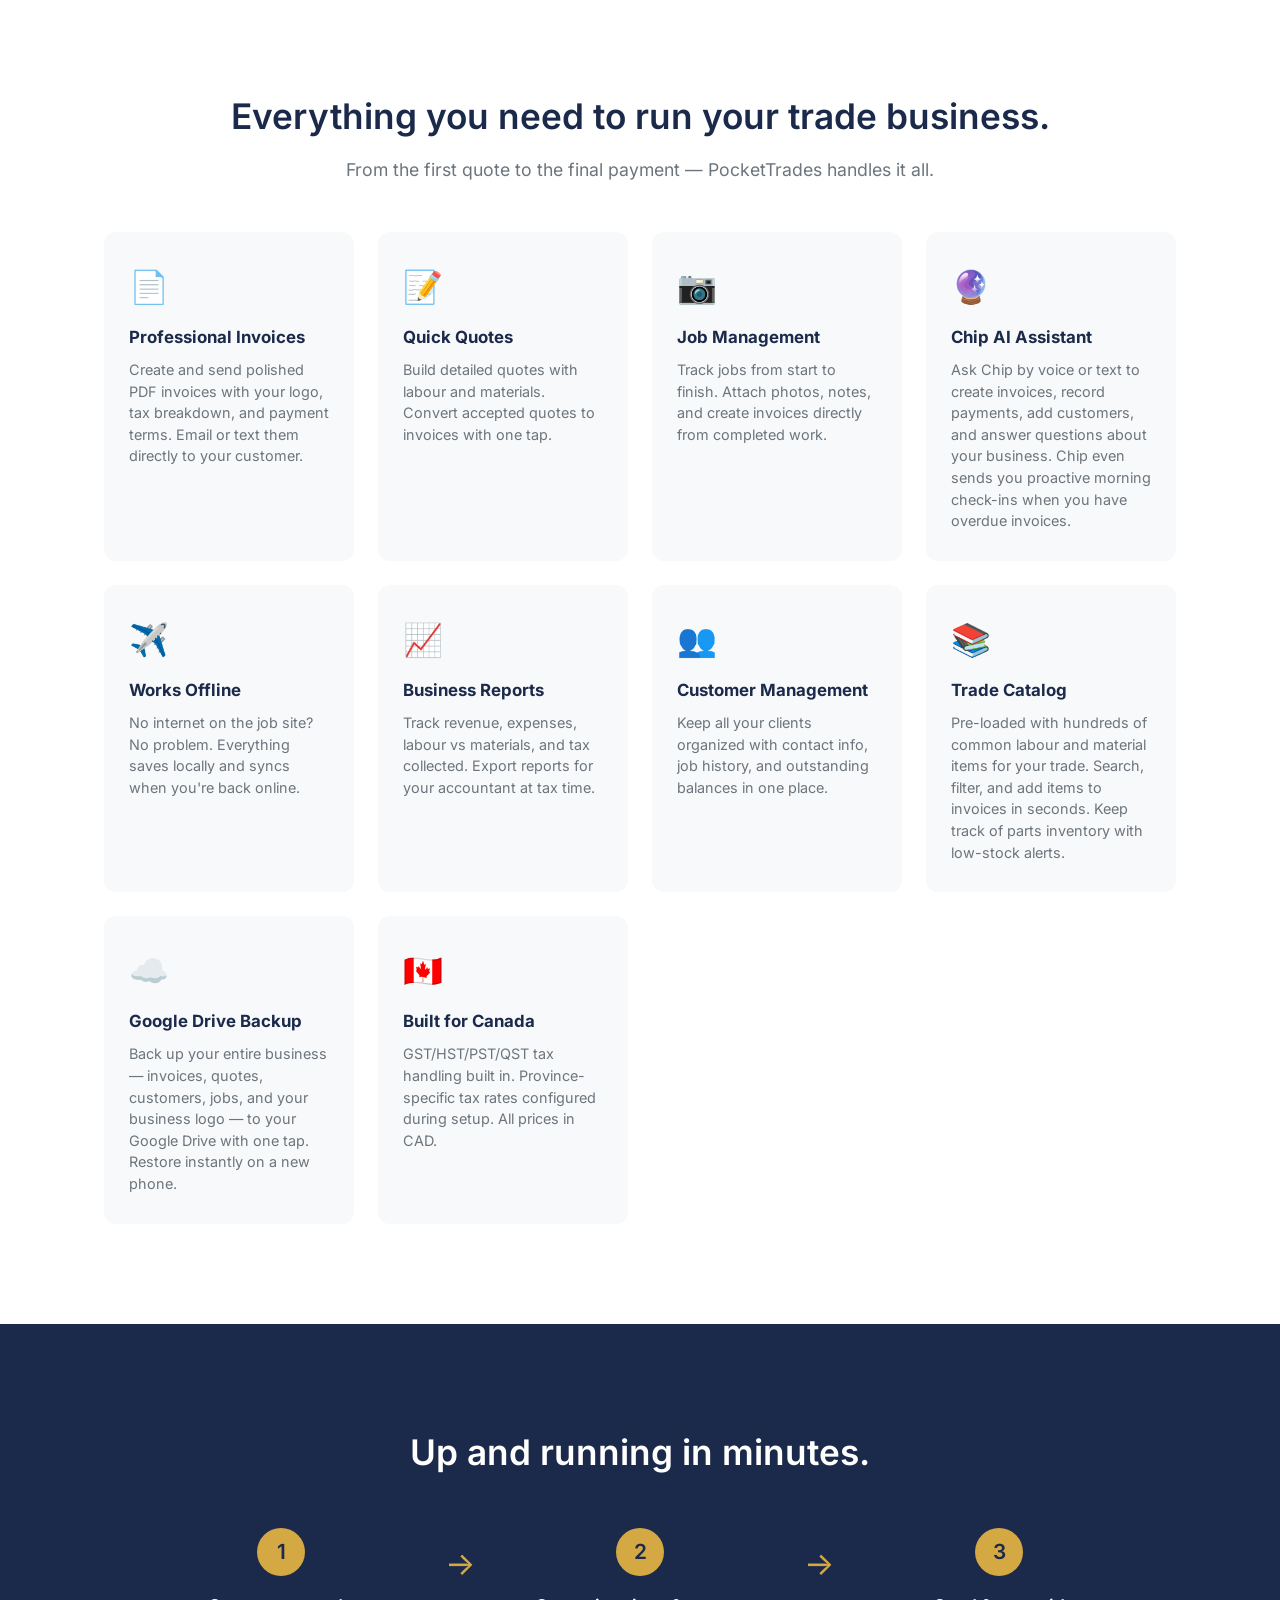
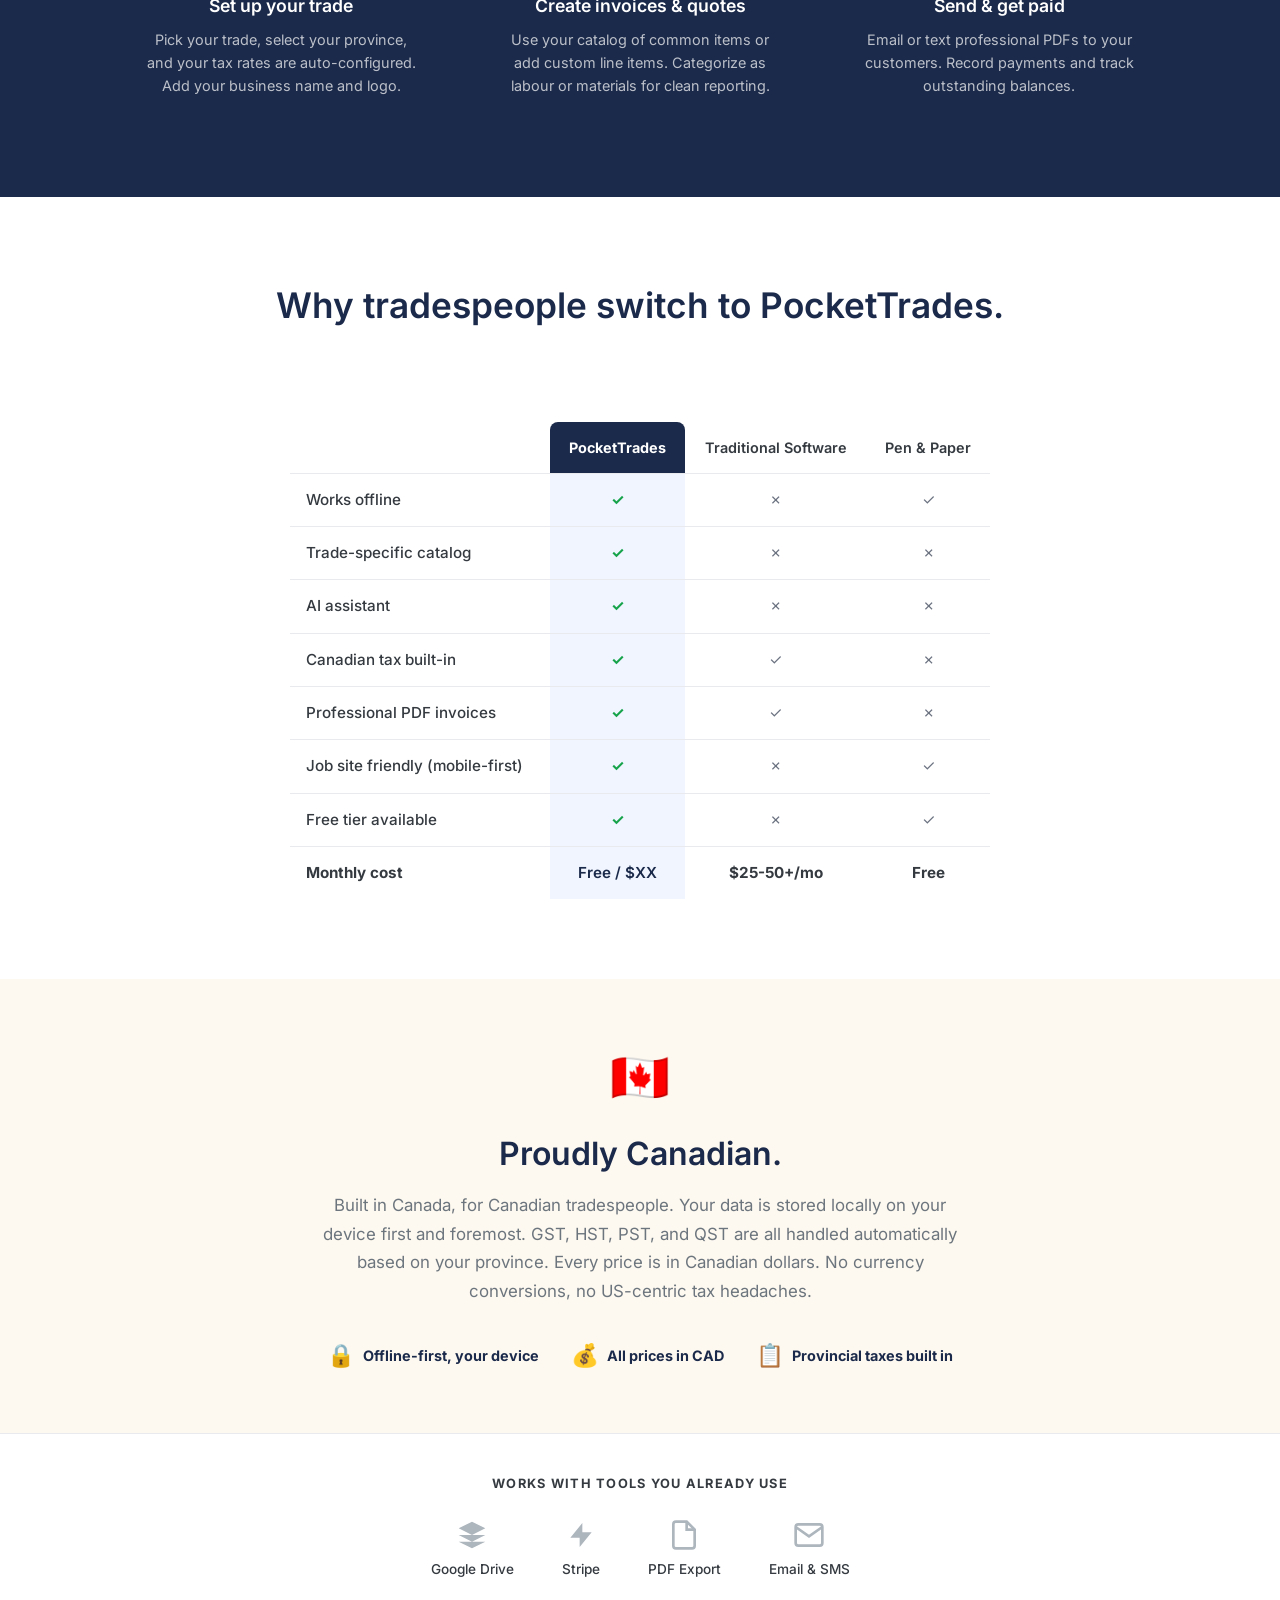
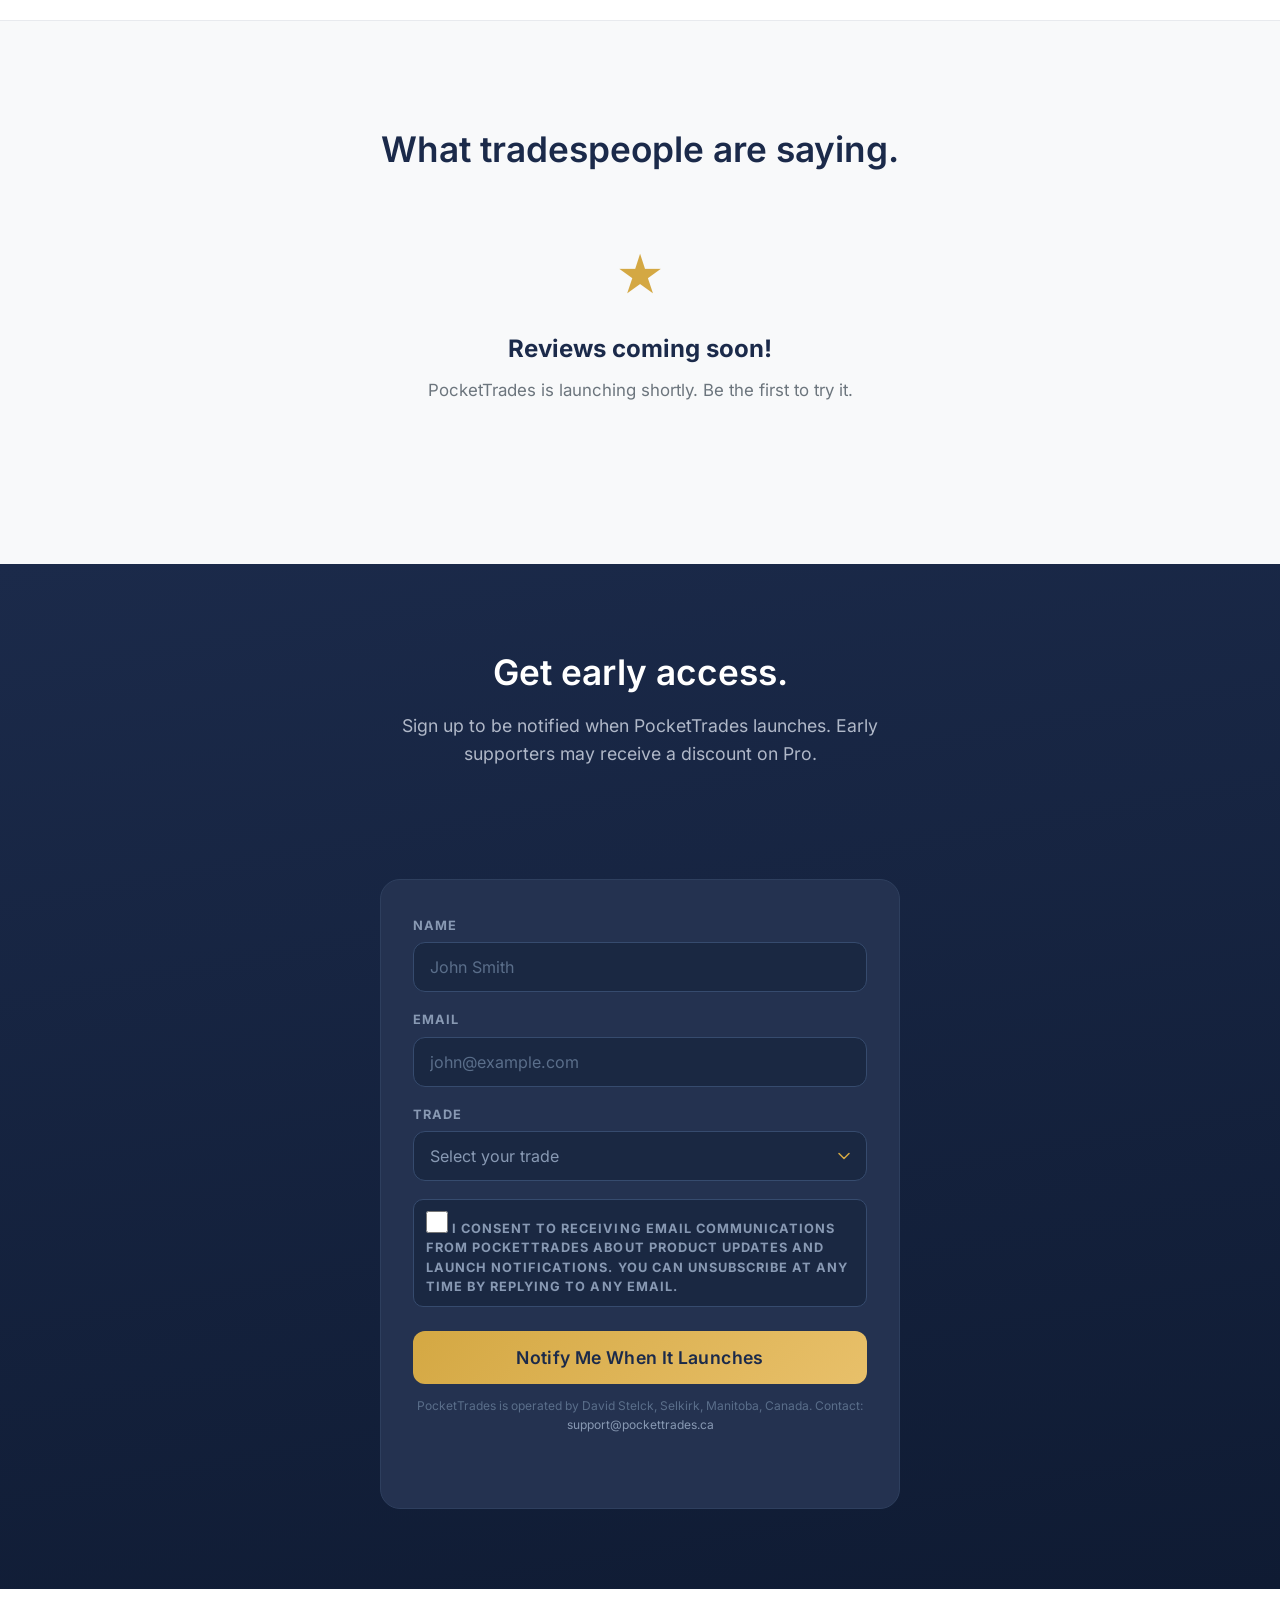
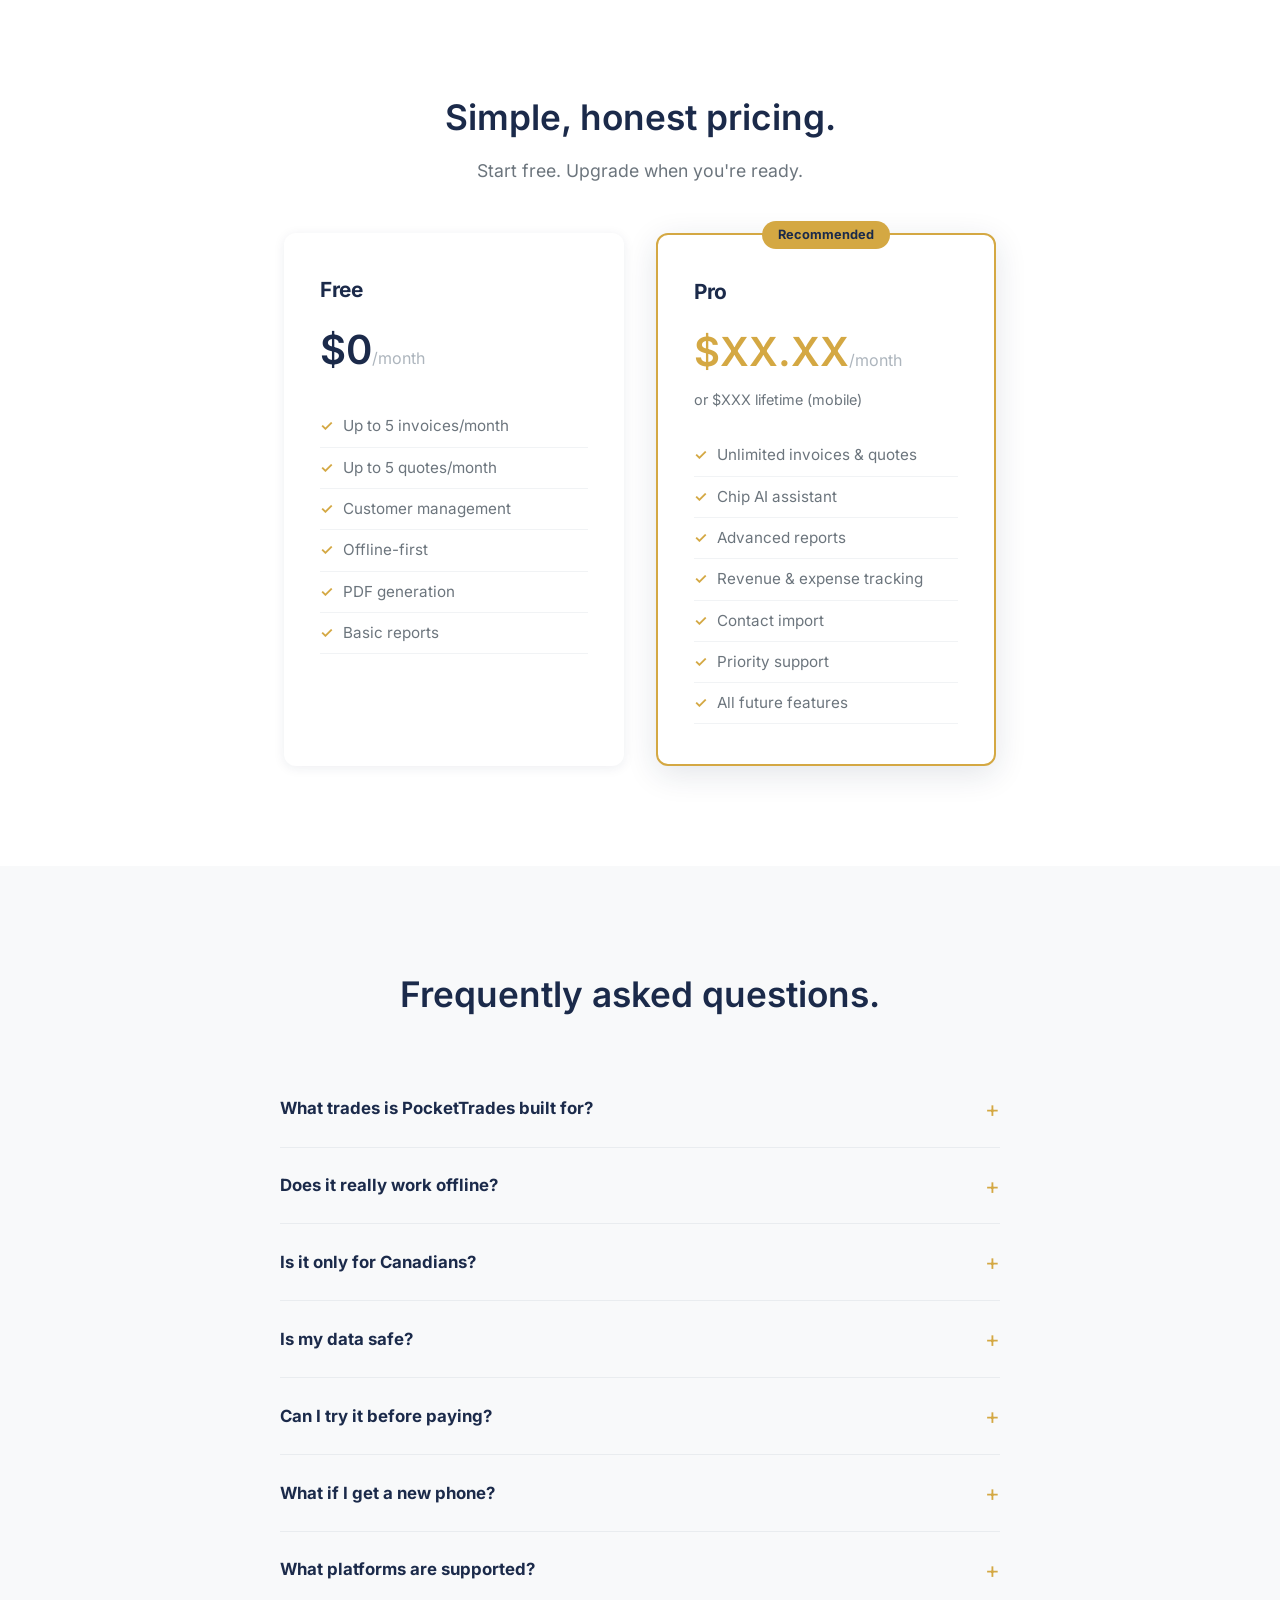
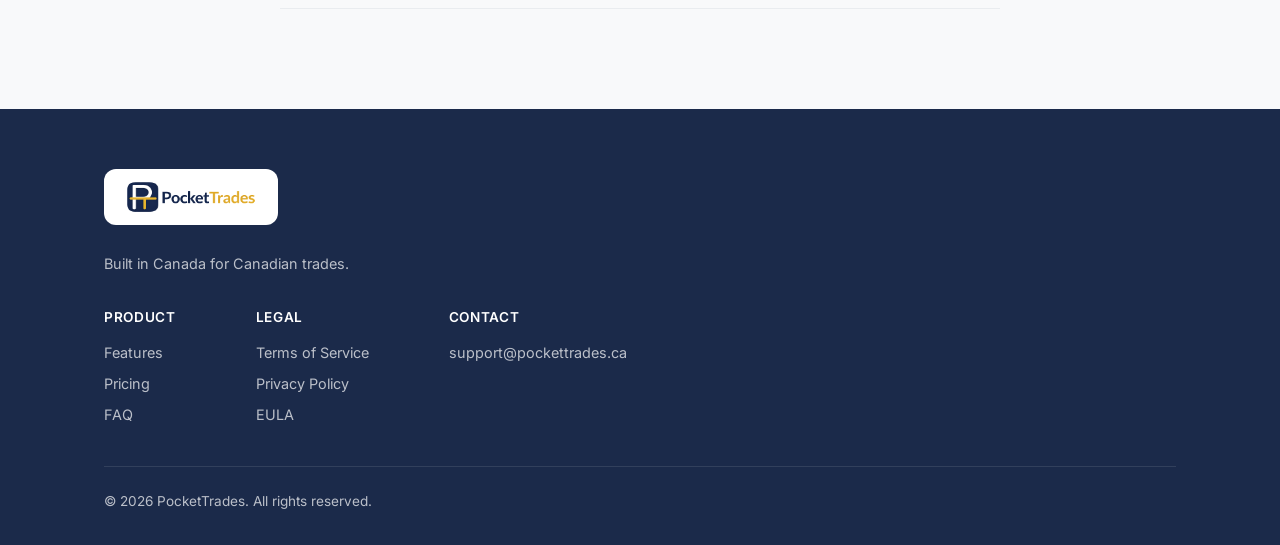
==== commit 5f8b517b: "Add interactive app demo page and link from main site Standalone demo at /demo with phone mockup sim" ====
--- a/index.html
+++ b/index.html
@@ -22,6 +22,7 @@
         <img src="assets/logo.png" alt="PocketTrades" class="nav-logo">
       </div>
       <div class="nav-links">
+        <a href="demo.html" class="nav-demo-link">Try Demo</a>
         <a href="#features">Features</a>
         <a href="#pricing">Pricing</a>
         <a href="#faq">FAQ</a>
@@ -46,6 +47,7 @@
             <span class="coming-soon-label">Coming Soon</span>
           </div>
         </div>
+        <a href="demo.html" class="hero-demo-btn">Try the Interactive Demo &rarr;</a>
       </div>
       <div class="hero-visual anim-hero-phone">
         <div class="phone-mockup">
--- a/styles.css
+++ b/styles.css
@@ -82,6 +82,11 @@
 }
 .nav-links a:hover { color: var(--navy); }
 .nav-links a:hover::after { transform: scaleX(1); }
+.nav-demo-link {
+  color: var(--gold) !important;
+  font-weight: 600 !important;
+}
+.nav-demo-link::after { background: var(--gold) !important; }
 
 /* ===== Hero ===== */
 .hero {
@@ -143,6 +148,15 @@
   font-size: 0.75rem; font-weight: 600; color: var(--gold);
   text-transform: uppercase; letter-spacing: 0.05em;
 }
+
+.hero-demo-btn {
+  display: inline-block; margin-top: 20px;
+  padding: 12px 28px; background: linear-gradient(135deg, var(--gold), var(--gold-light));
+  color: var(--navy); font-weight: 700; font-size: 0.95rem;
+  border-radius: 8px; text-decoration: none;
+  transition: transform 0.2s, box-shadow 0.2s;
+}
+.hero-demo-btn:hover { transform: translateY(-2px); box-shadow: 0 4px 20px rgba(212,168,67,0.35); }
 
 /* Phone Mockup */
 .phone-mockup {
